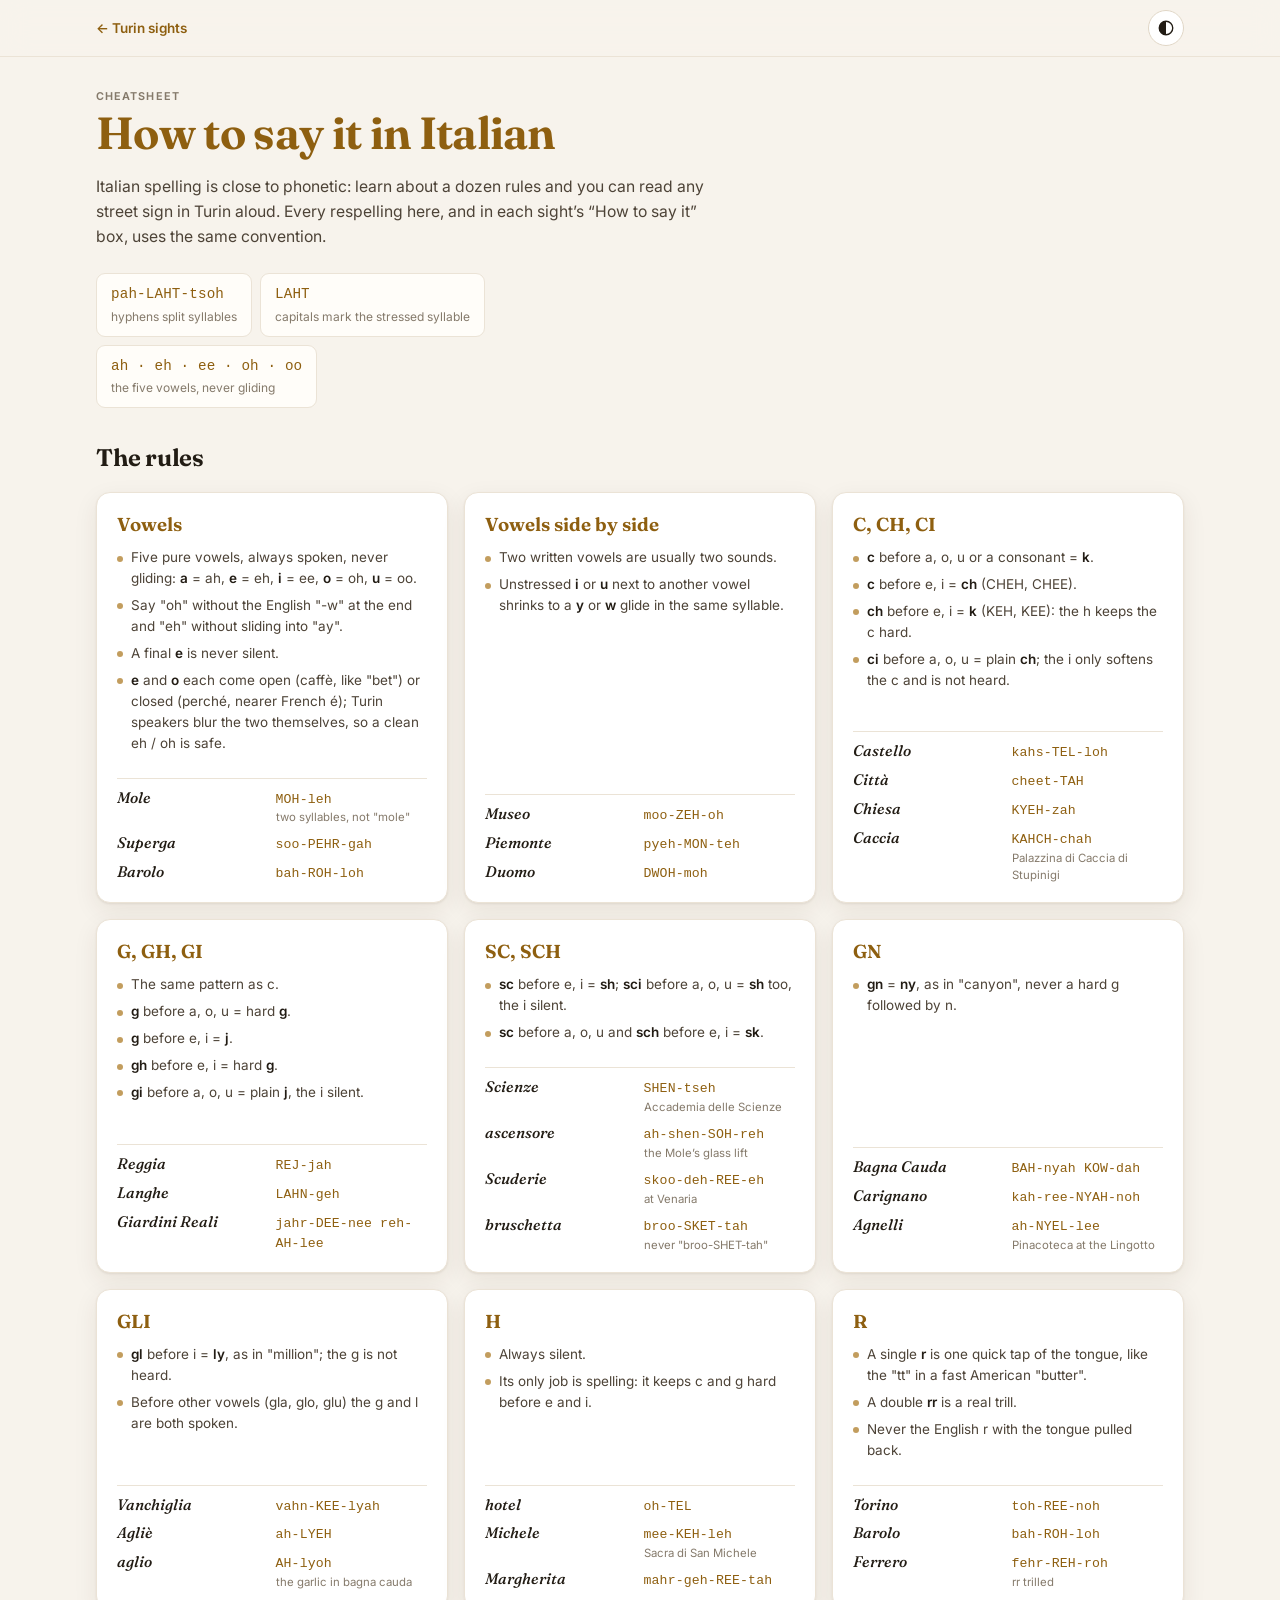
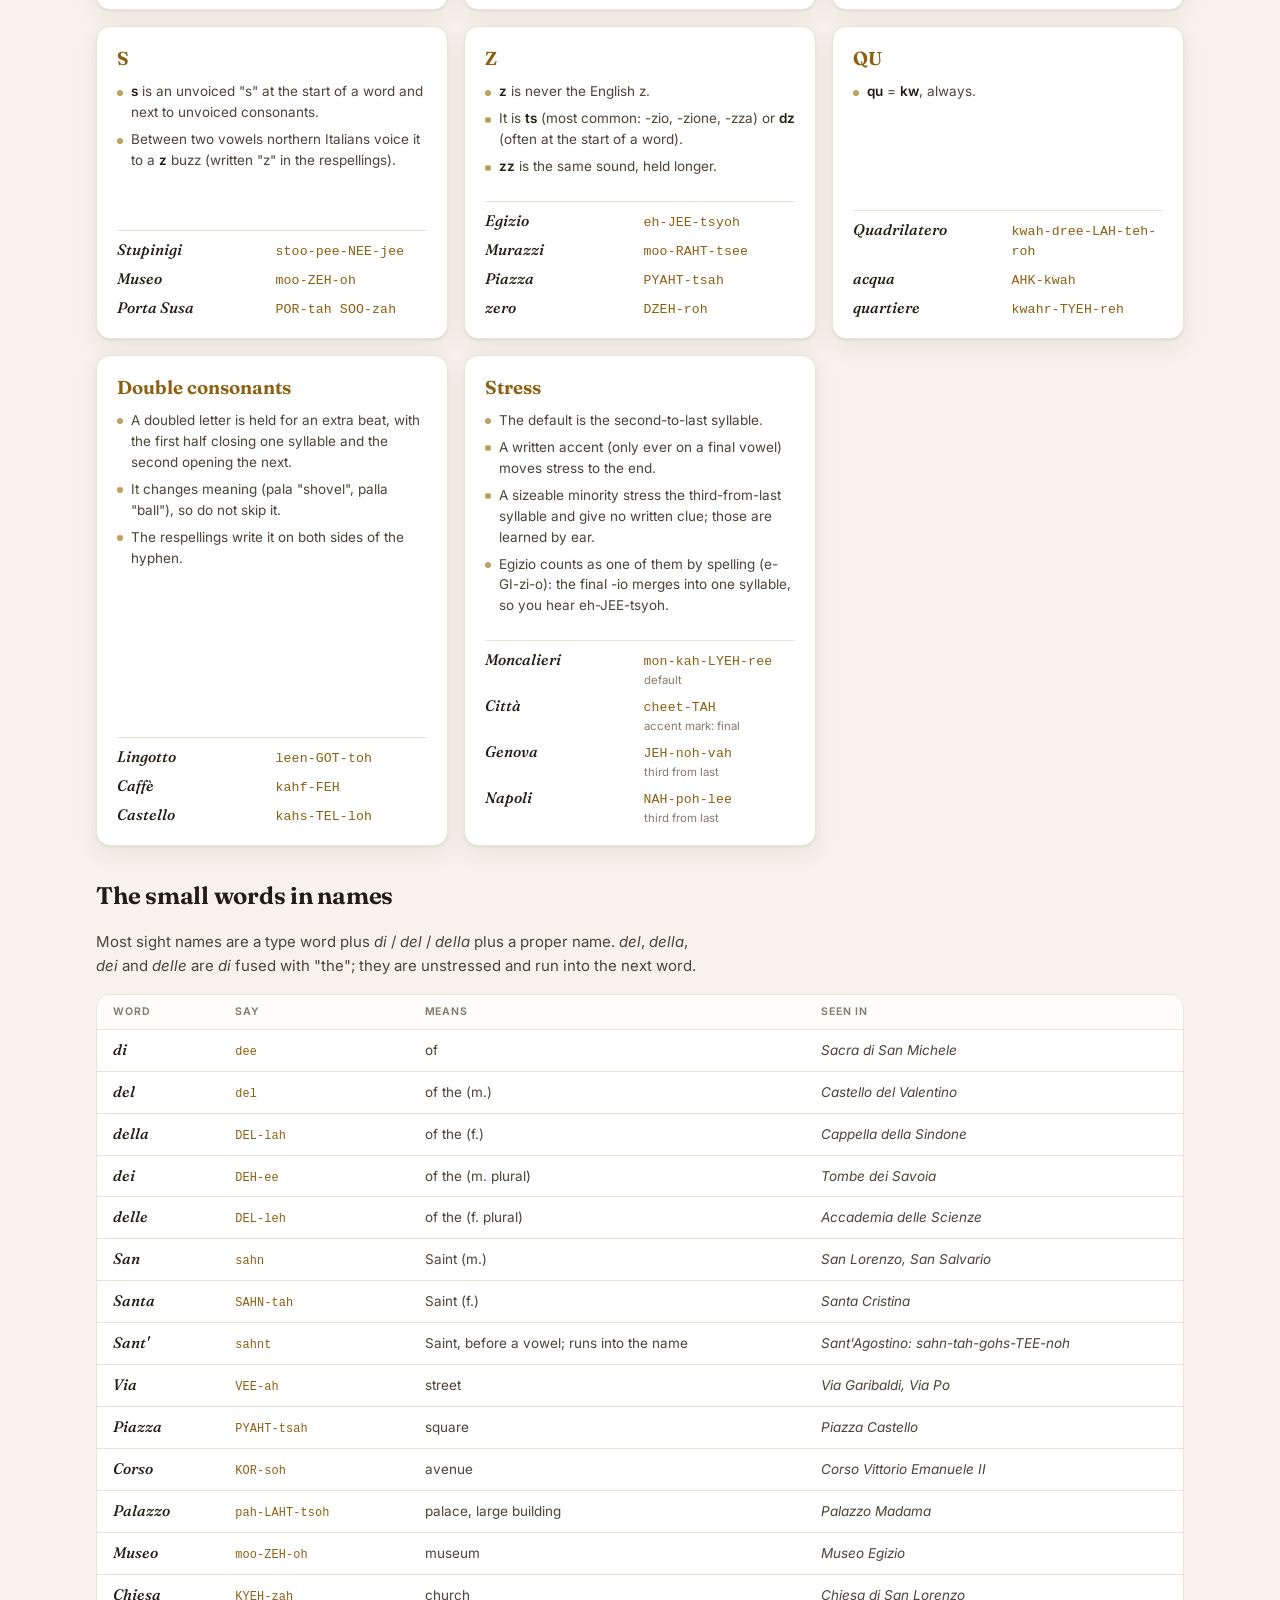
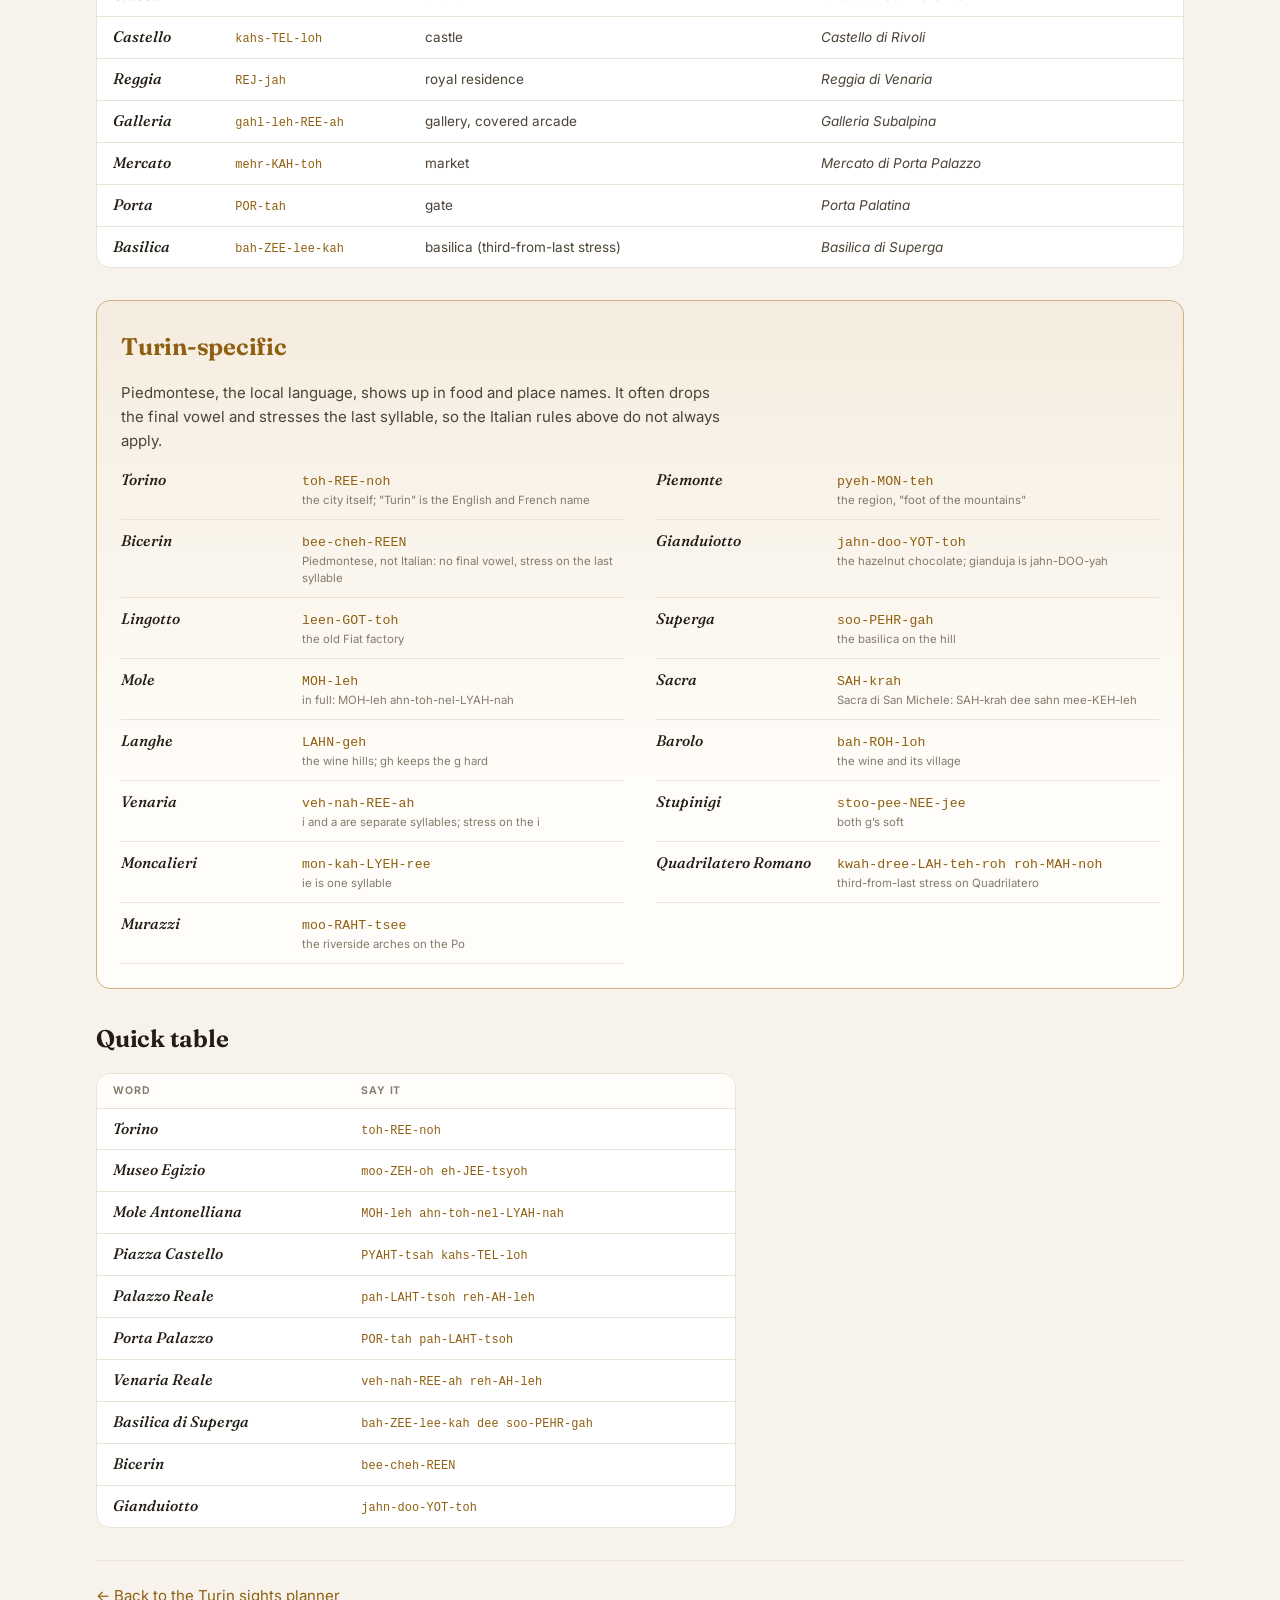
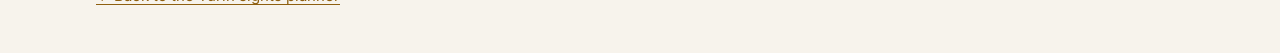
==== pronunciation/index.html @ 010e156d "build 2026-10-17T20:25Z from a684834" ====
<!DOCTYPE html><html lang="en" data-astro-cid-ldqnoiyq> <head><meta charset="UTF-8"><meta name="viewport" content="width=device-width, initial-scale=1.0"><meta name="color-scheme" content="dark light"><meta name="description" content="Italian pronunciation rules for English speakers, with examples from Turin place names."><link rel="icon" href="data:image/svg+xml,%3Csvg xmlns='http://www.w3.org/2000/svg' viewBox='0 0 32 32'%3E%3Ccircle cx='16' cy='13' r='8' fill='%23d9a441'/%3E%3Cpath d='M16 31 9 18h14z' fill='%23d9a441'/%3E%3Ccircle cx='16' cy='13' r='3.2' fill='%23161310'/%3E%3C/svg%3E"><link rel="preconnect" href="https://fonts.googleapis.com"><link rel="preconnect" href="https://fonts.gstatic.com" crossorigin><link rel="stylesheet" href="https://fonts.googleapis.com/css2?family=Fraunces:ital,opsz,wght@0,9..144,500;0,9..144,650;1,9..144,500&family=Inter:wght@400;500;600&display=swap"><title>Italian Pronunciation · Turin</title><script>
      // Same stored/system theme as the planner, applied before first paint.
      (function () {
        var t = null;
        try { t = JSON.parse(localStorage.getItem('sights-viewer:v1:theme')); } catch (e) {}
        if (t !== 'light' && t !== 'dark') {
          t = window.matchMedia && matchMedia('(prefers-color-scheme: light)').matches ? 'light' : 'dark';
        }
        document.documentElement.setAttribute('data-theme', t);
      })();
    </script><link rel="stylesheet" href="../_astro/index.DxscFyGR.css">
<link rel="stylesheet" href="../_astro/pronunciation.5KHthMVe.css"></head> <body data-astro-cid-ldqnoiyq> <header class="pr-top" data-astro-cid-ldqnoiyq> <a class="pr-back" href="../index.html" data-astro-cid-ldqnoiyq>← Turin sights</a> <button type="button" class="icon-btn pr-theme" id="theme-toggle" aria-label="Toggle light or dark theme" title="Toggle theme" data-astro-cid-ldqnoiyq> <svg width="18" height="18" viewBox="0 0 24 24" fill="none" stroke="currentColor" stroke-width="1.8" stroke-linecap="round" stroke-linejoin="round" aria-hidden="true" data-astro-cid-ldqnoiyq> <path d="M12 3a9 9 0 1 0 0 18z" fill="currentColor" stroke="none" data-astro-cid-ldqnoiyq></path> <circle cx="12" cy="12" r="9" data-astro-cid-ldqnoiyq></circle> </svg> </button> </header> <main class="pr" data-astro-cid-ldqnoiyq> <section class="pr-hero" data-astro-cid-ldqnoiyq> <p class="pr-kicker" data-astro-cid-ldqnoiyq>Cheatsheet</p> <h1 data-astro-cid-ldqnoiyq>How to say it in Italian</h1> <p class="pr-lede" data-astro-cid-ldqnoiyq>
Italian spelling is close to phonetic: learn about a dozen rules and you can read any street sign in Turin aloud. Every respelling here, and in each sight’s “How to say it” box, uses the same convention.
</p> <div class="pr-key" aria-label="How to read the respellings" data-astro-cid-ldqnoiyq> <div data-astro-cid-ldqnoiyq><span class="say" data-astro-cid-ldqnoiyq>pah-LAHT-tsoh</span><span data-astro-cid-ldqnoiyq>hyphens split syllables</span></div> <div data-astro-cid-ldqnoiyq><span class="say" data-astro-cid-ldqnoiyq>LAHT</span><span data-astro-cid-ldqnoiyq>capitals mark the stressed syllable</span></div> <div data-astro-cid-ldqnoiyq><span class="say" data-astro-cid-ldqnoiyq>ah · eh · ee · oh · oo</span><span data-astro-cid-ldqnoiyq>the five vowels, never gliding</span></div> </div> </section> <section aria-labelledby="rules-h" data-astro-cid-ldqnoiyq> <h2 id="rules-h" class="pr-h2" data-astro-cid-ldqnoiyq>The rules</h2> <div class="pr-grid" data-astro-cid-ldqnoiyq> <article class="pr-card" data-astro-cid-ldqnoiyq> <h3 data-astro-cid-ldqnoiyq>Vowels</h3> <ul class="pr-lines" data-astro-cid-ldqnoiyq> <li data-astro-cid-ldqnoiyq>Five pure vowels, always spoken, never gliding: <b>a</b> = ah, <b>e</b> = eh, <b>i</b> = ee, <b>o</b> = oh, <b>u</b> = oo.</li><li data-astro-cid-ldqnoiyq>Say "oh" without the English "-w" at the end and "eh" without sliding into "ay".</li><li data-astro-cid-ldqnoiyq>A final <b>e</b> is never silent.</li><li data-astro-cid-ldqnoiyq><b>e</b> and <b>o</b> each come open (caffè, like "bet") or closed (perché, nearer French é); Turin speakers blur the two themselves, so a clean eh / oh is safe.</li> </ul> <dl class="pr-ex" data-astro-cid-ldqnoiyq> <div class="pr-ex__row" data-astro-cid-ldqnoiyq> <dt lang="it" data-astro-cid-ldqnoiyq>Mole</dt> <dd data-astro-cid-ldqnoiyq> <span class="say" data-astro-cid-ldqnoiyq>MOH-leh</span> <span class="pr-note" data-astro-cid-ldqnoiyq>two syllables, not &quot;mole&quot;</span> </dd> </div><div class="pr-ex__row" data-astro-cid-ldqnoiyq> <dt lang="it" data-astro-cid-ldqnoiyq>Superga</dt> <dd data-astro-cid-ldqnoiyq> <span class="say" data-astro-cid-ldqnoiyq>soo-PEHR-gah</span>  </dd> </div><div class="pr-ex__row" data-astro-cid-ldqnoiyq> <dt lang="it" data-astro-cid-ldqnoiyq>Barolo</dt> <dd data-astro-cid-ldqnoiyq> <span class="say" data-astro-cid-ldqnoiyq>bah-ROH-loh</span>  </dd> </div> </dl> </article><article class="pr-card" data-astro-cid-ldqnoiyq> <h3 data-astro-cid-ldqnoiyq>Vowels side by side</h3> <ul class="pr-lines" data-astro-cid-ldqnoiyq> <li data-astro-cid-ldqnoiyq>Two written vowels are usually two sounds.</li><li data-astro-cid-ldqnoiyq>Unstressed <b>i</b> or <b>u</b> next to another vowel shrinks to a <b>y</b> or <b>w</b> glide in the same syllable.</li> </ul> <dl class="pr-ex" data-astro-cid-ldqnoiyq> <div class="pr-ex__row" data-astro-cid-ldqnoiyq> <dt lang="it" data-astro-cid-ldqnoiyq>Museo</dt> <dd data-astro-cid-ldqnoiyq> <span class="say" data-astro-cid-ldqnoiyq>moo-ZEH-oh</span>  </dd> </div><div class="pr-ex__row" data-astro-cid-ldqnoiyq> <dt lang="it" data-astro-cid-ldqnoiyq>Piemonte</dt> <dd data-astro-cid-ldqnoiyq> <span class="say" data-astro-cid-ldqnoiyq>pyeh-MON-teh</span>  </dd> </div><div class="pr-ex__row" data-astro-cid-ldqnoiyq> <dt lang="it" data-astro-cid-ldqnoiyq>Duomo</dt> <dd data-astro-cid-ldqnoiyq> <span class="say" data-astro-cid-ldqnoiyq>DWOH-moh</span>  </dd> </div> </dl> </article><article class="pr-card" data-astro-cid-ldqnoiyq> <h3 data-astro-cid-ldqnoiyq>C, CH, CI</h3> <ul class="pr-lines" data-astro-cid-ldqnoiyq> <li data-astro-cid-ldqnoiyq><b>c</b> before a, o, u or a consonant = <b>k</b>.</li><li data-astro-cid-ldqnoiyq><b>c</b> before e, i = <b>ch</b> (CHEH, CHEE).</li><li data-astro-cid-ldqnoiyq><b>ch</b> before e, i = <b>k</b> (KEH, KEE): the h keeps the c hard.</li><li data-astro-cid-ldqnoiyq><b>ci</b> before a, o, u = plain <b>ch</b>; the i only softens the c and is not heard.</li> </ul> <dl class="pr-ex" data-astro-cid-ldqnoiyq> <div class="pr-ex__row" data-astro-cid-ldqnoiyq> <dt lang="it" data-astro-cid-ldqnoiyq>Castello</dt> <dd data-astro-cid-ldqnoiyq> <span class="say" data-astro-cid-ldqnoiyq>kahs-TEL-loh</span>  </dd> </div><div class="pr-ex__row" data-astro-cid-ldqnoiyq> <dt lang="it" data-astro-cid-ldqnoiyq>Città</dt> <dd data-astro-cid-ldqnoiyq> <span class="say" data-astro-cid-ldqnoiyq>cheet-TAH</span>  </dd> </div><div class="pr-ex__row" data-astro-cid-ldqnoiyq> <dt lang="it" data-astro-cid-ldqnoiyq>Chiesa</dt> <dd data-astro-cid-ldqnoiyq> <span class="say" data-astro-cid-ldqnoiyq>KYEH-zah</span>  </dd> </div><div class="pr-ex__row" data-astro-cid-ldqnoiyq> <dt lang="it" data-astro-cid-ldqnoiyq>Caccia</dt> <dd data-astro-cid-ldqnoiyq> <span class="say" data-astro-cid-ldqnoiyq>KAHCH-chah</span> <span class="pr-note" data-astro-cid-ldqnoiyq>Palazzina di Caccia di Stupinigi</span> </dd> </div> </dl> </article><article class="pr-card" data-astro-cid-ldqnoiyq> <h3 data-astro-cid-ldqnoiyq>G, GH, GI</h3> <ul class="pr-lines" data-astro-cid-ldqnoiyq> <li data-astro-cid-ldqnoiyq>The same pattern as c.</li><li data-astro-cid-ldqnoiyq><b>g</b> before a, o, u = hard <b>g</b>.</li><li data-astro-cid-ldqnoiyq><b>g</b> before e, i = <b>j</b>.</li><li data-astro-cid-ldqnoiyq><b>gh</b> before e, i = hard <b>g</b>.</li><li data-astro-cid-ldqnoiyq><b>gi</b> before a, o, u = plain <b>j</b>, the i silent.</li> </ul> <dl class="pr-ex" data-astro-cid-ldqnoiyq> <div class="pr-ex__row" data-astro-cid-ldqnoiyq> <dt lang="it" data-astro-cid-ldqnoiyq>Reggia</dt> <dd data-astro-cid-ldqnoiyq> <span class="say" data-astro-cid-ldqnoiyq>REJ-jah</span>  </dd> </div><div class="pr-ex__row" data-astro-cid-ldqnoiyq> <dt lang="it" data-astro-cid-ldqnoiyq>Langhe</dt> <dd data-astro-cid-ldqnoiyq> <span class="say" data-astro-cid-ldqnoiyq>LAHN-geh</span>  </dd> </div><div class="pr-ex__row" data-astro-cid-ldqnoiyq> <dt lang="it" data-astro-cid-ldqnoiyq>Giardini Reali</dt> <dd data-astro-cid-ldqnoiyq> <span class="say" data-astro-cid-ldqnoiyq>jahr-DEE-nee reh-AH-lee</span>  </dd> </div> </dl> </article><article class="pr-card" data-astro-cid-ldqnoiyq> <h3 data-astro-cid-ldqnoiyq>SC, SCH</h3> <ul class="pr-lines" data-astro-cid-ldqnoiyq> <li data-astro-cid-ldqnoiyq><b>sc</b> before e, i = <b>sh</b>; <b>sci</b> before a, o, u = <b>sh</b> too, the i silent.</li><li data-astro-cid-ldqnoiyq><b>sc</b> before a, o, u and <b>sch</b> before e, i = <b>sk</b>.</li> </ul> <dl class="pr-ex" data-astro-cid-ldqnoiyq> <div class="pr-ex__row" data-astro-cid-ldqnoiyq> <dt lang="it" data-astro-cid-ldqnoiyq>Scienze</dt> <dd data-astro-cid-ldqnoiyq> <span class="say" data-astro-cid-ldqnoiyq>SHEN-tseh</span> <span class="pr-note" data-astro-cid-ldqnoiyq>Accademia delle Scienze</span> </dd> </div><div class="pr-ex__row" data-astro-cid-ldqnoiyq> <dt lang="it" data-astro-cid-ldqnoiyq>ascensore</dt> <dd data-astro-cid-ldqnoiyq> <span class="say" data-astro-cid-ldqnoiyq>ah-shen-SOH-reh</span> <span class="pr-note" data-astro-cid-ldqnoiyq>the Mole’s glass lift</span> </dd> </div><div class="pr-ex__row" data-astro-cid-ldqnoiyq> <dt lang="it" data-astro-cid-ldqnoiyq>Scuderie</dt> <dd data-astro-cid-ldqnoiyq> <span class="say" data-astro-cid-ldqnoiyq>skoo-deh-REE-eh</span> <span class="pr-note" data-astro-cid-ldqnoiyq>at Venaria</span> </dd> </div><div class="pr-ex__row" data-astro-cid-ldqnoiyq> <dt lang="it" data-astro-cid-ldqnoiyq>bruschetta</dt> <dd data-astro-cid-ldqnoiyq> <span class="say" data-astro-cid-ldqnoiyq>broo-SKET-tah</span> <span class="pr-note" data-astro-cid-ldqnoiyq>never &quot;broo-SHET-tah&quot;</span> </dd> </div> </dl> </article><article class="pr-card" data-astro-cid-ldqnoiyq> <h3 data-astro-cid-ldqnoiyq>GN</h3> <ul class="pr-lines" data-astro-cid-ldqnoiyq> <li data-astro-cid-ldqnoiyq><b>gn</b> = <b>ny</b>, as in "canyon", never a hard g followed by n.</li> </ul> <dl class="pr-ex" data-astro-cid-ldqnoiyq> <div class="pr-ex__row" data-astro-cid-ldqnoiyq> <dt lang="it" data-astro-cid-ldqnoiyq>Bagna Cauda</dt> <dd data-astro-cid-ldqnoiyq> <span class="say" data-astro-cid-ldqnoiyq>BAH-nyah KOW-dah</span>  </dd> </div><div class="pr-ex__row" data-astro-cid-ldqnoiyq> <dt lang="it" data-astro-cid-ldqnoiyq>Carignano</dt> <dd data-astro-cid-ldqnoiyq> <span class="say" data-astro-cid-ldqnoiyq>kah-ree-NYAH-noh</span>  </dd> </div><div class="pr-ex__row" data-astro-cid-ldqnoiyq> <dt lang="it" data-astro-cid-ldqnoiyq>Agnelli</dt> <dd data-astro-cid-ldqnoiyq> <span class="say" data-astro-cid-ldqnoiyq>ah-NYEL-lee</span> <span class="pr-note" data-astro-cid-ldqnoiyq>Pinacoteca at the Lingotto</span> </dd> </div> </dl> </article><article class="pr-card" data-astro-cid-ldqnoiyq> <h3 data-astro-cid-ldqnoiyq>GLI</h3> <ul class="pr-lines" data-astro-cid-ldqnoiyq> <li data-astro-cid-ldqnoiyq><b>gl</b> before i = <b>ly</b>, as in "million"; the g is not heard.</li><li data-astro-cid-ldqnoiyq>Before other vowels (gla, glo, glu) the g and l are both spoken.</li> </ul> <dl class="pr-ex" data-astro-cid-ldqnoiyq> <div class="pr-ex__row" data-astro-cid-ldqnoiyq> <dt lang="it" data-astro-cid-ldqnoiyq>Vanchiglia</dt> <dd data-astro-cid-ldqnoiyq> <span class="say" data-astro-cid-ldqnoiyq>vahn-KEE-lyah</span>  </dd> </div><div class="pr-ex__row" data-astro-cid-ldqnoiyq> <dt lang="it" data-astro-cid-ldqnoiyq>Agliè</dt> <dd data-astro-cid-ldqnoiyq> <span class="say" data-astro-cid-ldqnoiyq>ah-LYEH</span>  </dd> </div><div class="pr-ex__row" data-astro-cid-ldqnoiyq> <dt lang="it" data-astro-cid-ldqnoiyq>aglio</dt> <dd data-astro-cid-ldqnoiyq> <span class="say" data-astro-cid-ldqnoiyq>AH-lyoh</span> <span class="pr-note" data-astro-cid-ldqnoiyq>the garlic in bagna cauda</span> </dd> </div> </dl> </article><article class="pr-card" data-astro-cid-ldqnoiyq> <h3 data-astro-cid-ldqnoiyq>H</h3> <ul class="pr-lines" data-astro-cid-ldqnoiyq> <li data-astro-cid-ldqnoiyq>Always silent.</li><li data-astro-cid-ldqnoiyq>Its only job is spelling: it keeps c and g hard before e and i.</li> </ul> <dl class="pr-ex" data-astro-cid-ldqnoiyq> <div class="pr-ex__row" data-astro-cid-ldqnoiyq> <dt lang="it" data-astro-cid-ldqnoiyq>hotel</dt> <dd data-astro-cid-ldqnoiyq> <span class="say" data-astro-cid-ldqnoiyq>oh-TEL</span>  </dd> </div><div class="pr-ex__row" data-astro-cid-ldqnoiyq> <dt lang="it" data-astro-cid-ldqnoiyq>Michele</dt> <dd data-astro-cid-ldqnoiyq> <span class="say" data-astro-cid-ldqnoiyq>mee-KEH-leh</span> <span class="pr-note" data-astro-cid-ldqnoiyq>Sacra di San Michele</span> </dd> </div><div class="pr-ex__row" data-astro-cid-ldqnoiyq> <dt lang="it" data-astro-cid-ldqnoiyq>Margherita</dt> <dd data-astro-cid-ldqnoiyq> <span class="say" data-astro-cid-ldqnoiyq>mahr-geh-REE-tah</span>  </dd> </div> </dl> </article><article class="pr-card" data-astro-cid-ldqnoiyq> <h3 data-astro-cid-ldqnoiyq>R</h3> <ul class="pr-lines" data-astro-cid-ldqnoiyq> <li data-astro-cid-ldqnoiyq>A single <b>r</b> is one quick tap of the tongue, like the "tt" in a fast American "butter".</li><li data-astro-cid-ldqnoiyq>A double <b>rr</b> is a real trill.</li><li data-astro-cid-ldqnoiyq>Never the English r with the tongue pulled back.</li> </ul> <dl class="pr-ex" data-astro-cid-ldqnoiyq> <div class="pr-ex__row" data-astro-cid-ldqnoiyq> <dt lang="it" data-astro-cid-ldqnoiyq>Torino</dt> <dd data-astro-cid-ldqnoiyq> <span class="say" data-astro-cid-ldqnoiyq>toh-REE-noh</span>  </dd> </div><div class="pr-ex__row" data-astro-cid-ldqnoiyq> <dt lang="it" data-astro-cid-ldqnoiyq>Barolo</dt> <dd data-astro-cid-ldqnoiyq> <span class="say" data-astro-cid-ldqnoiyq>bah-ROH-loh</span>  </dd> </div><div class="pr-ex__row" data-astro-cid-ldqnoiyq> <dt lang="it" data-astro-cid-ldqnoiyq>Ferrero</dt> <dd data-astro-cid-ldqnoiyq> <span class="say" data-astro-cid-ldqnoiyq>fehr-REH-roh</span> <span class="pr-note" data-astro-cid-ldqnoiyq>rr trilled</span> </dd> </div> </dl> </article><article class="pr-card" data-astro-cid-ldqnoiyq> <h3 data-astro-cid-ldqnoiyq>S</h3> <ul class="pr-lines" data-astro-cid-ldqnoiyq> <li data-astro-cid-ldqnoiyq><b>s</b> is an unvoiced "s" at the start of a word and next to unvoiced consonants.</li><li data-astro-cid-ldqnoiyq>Between two vowels northern Italians voice it to a <b>z</b> buzz (written "z" in the respellings).</li> </ul> <dl class="pr-ex" data-astro-cid-ldqnoiyq> <div class="pr-ex__row" data-astro-cid-ldqnoiyq> <dt lang="it" data-astro-cid-ldqnoiyq>Stupinigi</dt> <dd data-astro-cid-ldqnoiyq> <span class="say" data-astro-cid-ldqnoiyq>stoo-pee-NEE-jee</span>  </dd> </div><div class="pr-ex__row" data-astro-cid-ldqnoiyq> <dt lang="it" data-astro-cid-ldqnoiyq>Museo</dt> <dd data-astro-cid-ldqnoiyq> <span class="say" data-astro-cid-ldqnoiyq>moo-ZEH-oh</span>  </dd> </div><div class="pr-ex__row" data-astro-cid-ldqnoiyq> <dt lang="it" data-astro-cid-ldqnoiyq>Porta Susa</dt> <dd data-astro-cid-ldqnoiyq> <span class="say" data-astro-cid-ldqnoiyq>POR-tah SOO-zah</span>  </dd> </div> </dl> </article><article class="pr-card" data-astro-cid-ldqnoiyq> <h3 data-astro-cid-ldqnoiyq>Z</h3> <ul class="pr-lines" data-astro-cid-ldqnoiyq> <li data-astro-cid-ldqnoiyq><b>z</b> is never the English z.</li><li data-astro-cid-ldqnoiyq>It is <b>ts</b> (most common: -zio, -zione, -zza) or <b>dz</b> (often at the start of a word).</li><li data-astro-cid-ldqnoiyq><b>zz</b> is the same sound, held longer.</li> </ul> <dl class="pr-ex" data-astro-cid-ldqnoiyq> <div class="pr-ex__row" data-astro-cid-ldqnoiyq> <dt lang="it" data-astro-cid-ldqnoiyq>Egizio</dt> <dd data-astro-cid-ldqnoiyq> <span class="say" data-astro-cid-ldqnoiyq>eh-JEE-tsyoh</span>  </dd> </div><div class="pr-ex__row" data-astro-cid-ldqnoiyq> <dt lang="it" data-astro-cid-ldqnoiyq>Murazzi</dt> <dd data-astro-cid-ldqnoiyq> <span class="say" data-astro-cid-ldqnoiyq>moo-RAHT-tsee</span>  </dd> </div><div class="pr-ex__row" data-astro-cid-ldqnoiyq> <dt lang="it" data-astro-cid-ldqnoiyq>Piazza</dt> <dd data-astro-cid-ldqnoiyq> <span class="say" data-astro-cid-ldqnoiyq>PYAHT-tsah</span>  </dd> </div><div class="pr-ex__row" data-astro-cid-ldqnoiyq> <dt lang="it" data-astro-cid-ldqnoiyq>zero</dt> <dd data-astro-cid-ldqnoiyq> <span class="say" data-astro-cid-ldqnoiyq>DZEH-roh</span>  </dd> </div> </dl> </article><article class="pr-card" data-astro-cid-ldqnoiyq> <h3 data-astro-cid-ldqnoiyq>QU</h3> <ul class="pr-lines" data-astro-cid-ldqnoiyq> <li data-astro-cid-ldqnoiyq><b>qu</b> = <b>kw</b>, always.</li> </ul> <dl class="pr-ex" data-astro-cid-ldqnoiyq> <div class="pr-ex__row" data-astro-cid-ldqnoiyq> <dt lang="it" data-astro-cid-ldqnoiyq>Quadrilatero</dt> <dd data-astro-cid-ldqnoiyq> <span class="say" data-astro-cid-ldqnoiyq>kwah-dree-LAH-teh-roh</span>  </dd> </div><div class="pr-ex__row" data-astro-cid-ldqnoiyq> <dt lang="it" data-astro-cid-ldqnoiyq>acqua</dt> <dd data-astro-cid-ldqnoiyq> <span class="say" data-astro-cid-ldqnoiyq>AHK-kwah</span>  </dd> </div><div class="pr-ex__row" data-astro-cid-ldqnoiyq> <dt lang="it" data-astro-cid-ldqnoiyq>quartiere</dt> <dd data-astro-cid-ldqnoiyq> <span class="say" data-astro-cid-ldqnoiyq>kwahr-TYEH-reh</span>  </dd> </div> </dl> </article><article class="pr-card" data-astro-cid-ldqnoiyq> <h3 data-astro-cid-ldqnoiyq>Double consonants</h3> <ul class="pr-lines" data-astro-cid-ldqnoiyq> <li data-astro-cid-ldqnoiyq>A doubled letter is held for an extra beat, with the first half closing one syllable and the second opening the next.</li><li data-astro-cid-ldqnoiyq>It changes meaning (pala "shovel", palla "ball"), so do not skip it.</li><li data-astro-cid-ldqnoiyq>The respellings write it on both sides of the hyphen.</li> </ul> <dl class="pr-ex" data-astro-cid-ldqnoiyq> <div class="pr-ex__row" data-astro-cid-ldqnoiyq> <dt lang="it" data-astro-cid-ldqnoiyq>Lingotto</dt> <dd data-astro-cid-ldqnoiyq> <span class="say" data-astro-cid-ldqnoiyq>leen-GOT-toh</span>  </dd> </div><div class="pr-ex__row" data-astro-cid-ldqnoiyq> <dt lang="it" data-astro-cid-ldqnoiyq>Caffè</dt> <dd data-astro-cid-ldqnoiyq> <span class="say" data-astro-cid-ldqnoiyq>kahf-FEH</span>  </dd> </div><div class="pr-ex__row" data-astro-cid-ldqnoiyq> <dt lang="it" data-astro-cid-ldqnoiyq>Castello</dt> <dd data-astro-cid-ldqnoiyq> <span class="say" data-astro-cid-ldqnoiyq>kahs-TEL-loh</span>  </dd> </div> </dl> </article><article class="pr-card" data-astro-cid-ldqnoiyq> <h3 data-astro-cid-ldqnoiyq>Stress</h3> <ul class="pr-lines" data-astro-cid-ldqnoiyq> <li data-astro-cid-ldqnoiyq>The default is the second-to-last syllable.</li><li data-astro-cid-ldqnoiyq>A written accent (only ever on a final vowel) moves stress to the end.</li><li data-astro-cid-ldqnoiyq>A sizeable minority stress the third-from-last syllable and give no written clue; those are learned by ear.</li><li data-astro-cid-ldqnoiyq>Egizio counts as one of them by spelling (e-GI-zi-o): the final -io merges into one syllable, so you hear eh-JEE-tsyoh.</li> </ul> <dl class="pr-ex" data-astro-cid-ldqnoiyq> <div class="pr-ex__row" data-astro-cid-ldqnoiyq> <dt lang="it" data-astro-cid-ldqnoiyq>Moncalieri</dt> <dd data-astro-cid-ldqnoiyq> <span class="say" data-astro-cid-ldqnoiyq>mon-kah-LYEH-ree</span> <span class="pr-note" data-astro-cid-ldqnoiyq>default</span> </dd> </div><div class="pr-ex__row" data-astro-cid-ldqnoiyq> <dt lang="it" data-astro-cid-ldqnoiyq>Città</dt> <dd data-astro-cid-ldqnoiyq> <span class="say" data-astro-cid-ldqnoiyq>cheet-TAH</span> <span class="pr-note" data-astro-cid-ldqnoiyq>accent mark: final</span> </dd> </div><div class="pr-ex__row" data-astro-cid-ldqnoiyq> <dt lang="it" data-astro-cid-ldqnoiyq>Genova</dt> <dd data-astro-cid-ldqnoiyq> <span class="say" data-astro-cid-ldqnoiyq>JEH-noh-vah</span> <span class="pr-note" data-astro-cid-ldqnoiyq>third from last</span> </dd> </div><div class="pr-ex__row" data-astro-cid-ldqnoiyq> <dt lang="it" data-astro-cid-ldqnoiyq>Napoli</dt> <dd data-astro-cid-ldqnoiyq> <span class="say" data-astro-cid-ldqnoiyq>NAH-poh-lee</span> <span class="pr-note" data-astro-cid-ldqnoiyq>third from last</span> </dd> </div> </dl> </article> </div> </section> <section aria-labelledby="bits-h" data-astro-cid-ldqnoiyq> <h2 id="bits-h" class="pr-h2" data-astro-cid-ldqnoiyq>The small words in names</h2> <p class="pr-prose" data-astro-cid-ldqnoiyq>
Most sight names are a type word plus <i data-astro-cid-ldqnoiyq>di</i> / <i data-astro-cid-ldqnoiyq>del</i> / <i data-astro-cid-ldqnoiyq>della</i> plus a proper name. <i data-astro-cid-ldqnoiyq>del</i>, <i data-astro-cid-ldqnoiyq>della</i>, <i data-astro-cid-ldqnoiyq>dei</i> and <i data-astro-cid-ldqnoiyq>delle</i> are <i data-astro-cid-ldqnoiyq>di</i> fused with "the"; they are unstressed and run into the next word.
</p> <div class="pr-table-wrap" data-astro-cid-ldqnoiyq> <table class="pr-table" data-astro-cid-ldqnoiyq> <thead data-astro-cid-ldqnoiyq> <tr data-astro-cid-ldqnoiyq><th scope="col" data-astro-cid-ldqnoiyq>Word</th><th scope="col" data-astro-cid-ldqnoiyq>Say</th><th scope="col" data-astro-cid-ldqnoiyq>Means</th><th scope="col" data-astro-cid-ldqnoiyq>Seen in</th></tr> </thead> <tbody data-astro-cid-ldqnoiyq> <tr data-astro-cid-ldqnoiyq> <th scope="row" lang="it" data-astro-cid-ldqnoiyq>di</th> <td class="say" data-astro-cid-ldqnoiyq>dee</td> <td data-astro-cid-ldqnoiyq>of</td> <td lang="it" class="pr-seen" data-astro-cid-ldqnoiyq>Sacra di San Michele</td> </tr><tr data-astro-cid-ldqnoiyq> <th scope="row" lang="it" data-astro-cid-ldqnoiyq>del</th> <td class="say" data-astro-cid-ldqnoiyq>del</td> <td data-astro-cid-ldqnoiyq>of the (m.)</td> <td lang="it" class="pr-seen" data-astro-cid-ldqnoiyq>Castello del Valentino</td> </tr><tr data-astro-cid-ldqnoiyq> <th scope="row" lang="it" data-astro-cid-ldqnoiyq>della</th> <td class="say" data-astro-cid-ldqnoiyq>DEL-lah</td> <td data-astro-cid-ldqnoiyq>of the (f.)</td> <td lang="it" class="pr-seen" data-astro-cid-ldqnoiyq>Cappella della Sindone</td> </tr><tr data-astro-cid-ldqnoiyq> <th scope="row" lang="it" data-astro-cid-ldqnoiyq>dei</th> <td class="say" data-astro-cid-ldqnoiyq>DEH-ee</td> <td data-astro-cid-ldqnoiyq>of the (m. plural)</td> <td lang="it" class="pr-seen" data-astro-cid-ldqnoiyq>Tombe dei Savoia</td> </tr><tr data-astro-cid-ldqnoiyq> <th scope="row" lang="it" data-astro-cid-ldqnoiyq>delle</th> <td class="say" data-astro-cid-ldqnoiyq>DEL-leh</td> <td data-astro-cid-ldqnoiyq>of the (f. plural)</td> <td lang="it" class="pr-seen" data-astro-cid-ldqnoiyq>Accademia delle Scienze</td> </tr><tr data-astro-cid-ldqnoiyq> <th scope="row" lang="it" data-astro-cid-ldqnoiyq>San</th> <td class="say" data-astro-cid-ldqnoiyq>sahn</td> <td data-astro-cid-ldqnoiyq>Saint (m.)</td> <td lang="it" class="pr-seen" data-astro-cid-ldqnoiyq>San Lorenzo, San Salvario</td> </tr><tr data-astro-cid-ldqnoiyq> <th scope="row" lang="it" data-astro-cid-ldqnoiyq>Santa</th> <td class="say" data-astro-cid-ldqnoiyq>SAHN-tah</td> <td data-astro-cid-ldqnoiyq>Saint (f.)</td> <td lang="it" class="pr-seen" data-astro-cid-ldqnoiyq>Santa Cristina</td> </tr><tr data-astro-cid-ldqnoiyq> <th scope="row" lang="it" data-astro-cid-ldqnoiyq>Sant&#39;</th> <td class="say" data-astro-cid-ldqnoiyq>sahnt</td> <td data-astro-cid-ldqnoiyq>Saint, before a vowel; runs into the name</td> <td lang="it" class="pr-seen" data-astro-cid-ldqnoiyq>Sant&#39;Agostino: sahn-tah-gohs-TEE-noh</td> </tr><tr data-astro-cid-ldqnoiyq> <th scope="row" lang="it" data-astro-cid-ldqnoiyq>Via</th> <td class="say" data-astro-cid-ldqnoiyq>VEE-ah</td> <td data-astro-cid-ldqnoiyq>street</td> <td lang="it" class="pr-seen" data-astro-cid-ldqnoiyq>Via Garibaldi, Via Po</td> </tr><tr data-astro-cid-ldqnoiyq> <th scope="row" lang="it" data-astro-cid-ldqnoiyq>Piazza</th> <td class="say" data-astro-cid-ldqnoiyq>PYAHT-tsah</td> <td data-astro-cid-ldqnoiyq>square</td> <td lang="it" class="pr-seen" data-astro-cid-ldqnoiyq>Piazza Castello</td> </tr><tr data-astro-cid-ldqnoiyq> <th scope="row" lang="it" data-astro-cid-ldqnoiyq>Corso</th> <td class="say" data-astro-cid-ldqnoiyq>KOR-soh</td> <td data-astro-cid-ldqnoiyq>avenue</td> <td lang="it" class="pr-seen" data-astro-cid-ldqnoiyq>Corso Vittorio Emanuele II</td> </tr><tr data-astro-cid-ldqnoiyq> <th scope="row" lang="it" data-astro-cid-ldqnoiyq>Palazzo</th> <td class="say" data-astro-cid-ldqnoiyq>pah-LAHT-tsoh</td> <td data-astro-cid-ldqnoiyq>palace, large building</td> <td lang="it" class="pr-seen" data-astro-cid-ldqnoiyq>Palazzo Madama</td> </tr><tr data-astro-cid-ldqnoiyq> <th scope="row" lang="it" data-astro-cid-ldqnoiyq>Museo</th> <td class="say" data-astro-cid-ldqnoiyq>moo-ZEH-oh</td> <td data-astro-cid-ldqnoiyq>museum</td> <td lang="it" class="pr-seen" data-astro-cid-ldqnoiyq>Museo Egizio</td> </tr><tr data-astro-cid-ldqnoiyq> <th scope="row" lang="it" data-astro-cid-ldqnoiyq>Chiesa</th> <td class="say" data-astro-cid-ldqnoiyq>KYEH-zah</td> <td data-astro-cid-ldqnoiyq>church</td> <td lang="it" class="pr-seen" data-astro-cid-ldqnoiyq>Chiesa di San Lorenzo</td> </tr><tr data-astro-cid-ldqnoiyq> <th scope="row" lang="it" data-astro-cid-ldqnoiyq>Castello</th> <td class="say" data-astro-cid-ldqnoiyq>kahs-TEL-loh</td> <td data-astro-cid-ldqnoiyq>castle</td> <td lang="it" class="pr-seen" data-astro-cid-ldqnoiyq>Castello di Rivoli</td> </tr><tr data-astro-cid-ldqnoiyq> <th scope="row" lang="it" data-astro-cid-ldqnoiyq>Reggia</th> <td class="say" data-astro-cid-ldqnoiyq>REJ-jah</td> <td data-astro-cid-ldqnoiyq>royal residence</td> <td lang="it" class="pr-seen" data-astro-cid-ldqnoiyq>Reggia di Venaria</td> </tr><tr data-astro-cid-ldqnoiyq> <th scope="row" lang="it" data-astro-cid-ldqnoiyq>Galleria</th> <td class="say" data-astro-cid-ldqnoiyq>gahl-leh-REE-ah</td> <td data-astro-cid-ldqnoiyq>gallery, covered arcade</td> <td lang="it" class="pr-seen" data-astro-cid-ldqnoiyq>Galleria Subalpina</td> </tr><tr data-astro-cid-ldqnoiyq> <th scope="row" lang="it" data-astro-cid-ldqnoiyq>Mercato</th> <td class="say" data-astro-cid-ldqnoiyq>mehr-KAH-toh</td> <td data-astro-cid-ldqnoiyq>market</td> <td lang="it" class="pr-seen" data-astro-cid-ldqnoiyq>Mercato di Porta Palazzo</td> </tr><tr data-astro-cid-ldqnoiyq> <th scope="row" lang="it" data-astro-cid-ldqnoiyq>Porta</th> <td class="say" data-astro-cid-ldqnoiyq>POR-tah</td> <td data-astro-cid-ldqnoiyq>gate</td> <td lang="it" class="pr-seen" data-astro-cid-ldqnoiyq>Porta Palatina</td> </tr><tr data-astro-cid-ldqnoiyq> <th scope="row" lang="it" data-astro-cid-ldqnoiyq>Basilica</th> <td class="say" data-astro-cid-ldqnoiyq>bah-ZEE-lee-kah</td> <td data-astro-cid-ldqnoiyq>basilica (third-from-last stress)</td> <td lang="it" class="pr-seen" data-astro-cid-ldqnoiyq>Basilica di Superga</td> </tr> </tbody> </table> </div> </section> <section class="pr-local" aria-labelledby="local-h" data-astro-cid-ldqnoiyq> <h2 id="local-h" data-astro-cid-ldqnoiyq>Turin-specific</h2> <p class="pr-prose" data-astro-cid-ldqnoiyq>
Piedmontese, the local language, shows up in food and place names. It often drops the final vowel and stresses the last syllable, so the Italian rules above do not always apply.
</p> <dl class="pr-local__list" data-astro-cid-ldqnoiyq> <div class="pr-local__row" data-astro-cid-ldqnoiyq> <dt lang="it" data-astro-cid-ldqnoiyq>Torino</dt> <dd data-astro-cid-ldqnoiyq> <span class="say" data-astro-cid-ldqnoiyq>toh-REE-noh</span> <span class="pr-note" data-astro-cid-ldqnoiyq>the city itself; &quot;Turin&quot; is the English and French name</span> </dd> </div><div class="pr-local__row" data-astro-cid-ldqnoiyq> <dt lang="it" data-astro-cid-ldqnoiyq>Piemonte</dt> <dd data-astro-cid-ldqnoiyq> <span class="say" data-astro-cid-ldqnoiyq>pyeh-MON-teh</span> <span class="pr-note" data-astro-cid-ldqnoiyq>the region, &quot;foot of the mountains&quot;</span> </dd> </div><div class="pr-local__row" data-astro-cid-ldqnoiyq> <dt lang="it" data-astro-cid-ldqnoiyq>Bicerin</dt> <dd data-astro-cid-ldqnoiyq> <span class="say" data-astro-cid-ldqnoiyq>bee-cheh-REEN</span> <span class="pr-note" data-astro-cid-ldqnoiyq>Piedmontese, not Italian: no final vowel, stress on the last syllable</span> </dd> </div><div class="pr-local__row" data-astro-cid-ldqnoiyq> <dt lang="it" data-astro-cid-ldqnoiyq>Gianduiotto</dt> <dd data-astro-cid-ldqnoiyq> <span class="say" data-astro-cid-ldqnoiyq>jahn-doo-YOT-toh</span> <span class="pr-note" data-astro-cid-ldqnoiyq>the hazelnut chocolate; gianduja is jahn-DOO-yah</span> </dd> </div><div class="pr-local__row" data-astro-cid-ldqnoiyq> <dt lang="it" data-astro-cid-ldqnoiyq>Lingotto</dt> <dd data-astro-cid-ldqnoiyq> <span class="say" data-astro-cid-ldqnoiyq>leen-GOT-toh</span> <span class="pr-note" data-astro-cid-ldqnoiyq>the old Fiat factory</span> </dd> </div><div class="pr-local__row" data-astro-cid-ldqnoiyq> <dt lang="it" data-astro-cid-ldqnoiyq>Superga</dt> <dd data-astro-cid-ldqnoiyq> <span class="say" data-astro-cid-ldqnoiyq>soo-PEHR-gah</span> <span class="pr-note" data-astro-cid-ldqnoiyq>the basilica on the hill</span> </dd> </div><div class="pr-local__row" data-astro-cid-ldqnoiyq> <dt lang="it" data-astro-cid-ldqnoiyq>Mole</dt> <dd data-astro-cid-ldqnoiyq> <span class="say" data-astro-cid-ldqnoiyq>MOH-leh</span> <span class="pr-note" data-astro-cid-ldqnoiyq>in full: MOH-leh ahn-toh-nel-LYAH-nah</span> </dd> </div><div class="pr-local__row" data-astro-cid-ldqnoiyq> <dt lang="it" data-astro-cid-ldqnoiyq>Sacra</dt> <dd data-astro-cid-ldqnoiyq> <span class="say" data-astro-cid-ldqnoiyq>SAH-krah</span> <span class="pr-note" data-astro-cid-ldqnoiyq>Sacra di San Michele: SAH-krah dee sahn mee-KEH-leh</span> </dd> </div><div class="pr-local__row" data-astro-cid-ldqnoiyq> <dt lang="it" data-astro-cid-ldqnoiyq>Langhe</dt> <dd data-astro-cid-ldqnoiyq> <span class="say" data-astro-cid-ldqnoiyq>LAHN-geh</span> <span class="pr-note" data-astro-cid-ldqnoiyq>the wine hills; gh keeps the g hard</span> </dd> </div><div class="pr-local__row" data-astro-cid-ldqnoiyq> <dt lang="it" data-astro-cid-ldqnoiyq>Barolo</dt> <dd data-astro-cid-ldqnoiyq> <span class="say" data-astro-cid-ldqnoiyq>bah-ROH-loh</span> <span class="pr-note" data-astro-cid-ldqnoiyq>the wine and its village</span> </dd> </div><div class="pr-local__row" data-astro-cid-ldqnoiyq> <dt lang="it" data-astro-cid-ldqnoiyq>Venaria</dt> <dd data-astro-cid-ldqnoiyq> <span class="say" data-astro-cid-ldqnoiyq>veh-nah-REE-ah</span> <span class="pr-note" data-astro-cid-ldqnoiyq>i and a are separate syllables; stress on the i</span> </dd> </div><div class="pr-local__row" data-astro-cid-ldqnoiyq> <dt lang="it" data-astro-cid-ldqnoiyq>Stupinigi</dt> <dd data-astro-cid-ldqnoiyq> <span class="say" data-astro-cid-ldqnoiyq>stoo-pee-NEE-jee</span> <span class="pr-note" data-astro-cid-ldqnoiyq>both g’s soft</span> </dd> </div><div class="pr-local__row" data-astro-cid-ldqnoiyq> <dt lang="it" data-astro-cid-ldqnoiyq>Moncalieri</dt> <dd data-astro-cid-ldqnoiyq> <span class="say" data-astro-cid-ldqnoiyq>mon-kah-LYEH-ree</span> <span class="pr-note" data-astro-cid-ldqnoiyq>ie is one syllable</span> </dd> </div><div class="pr-local__row" data-astro-cid-ldqnoiyq> <dt lang="it" data-astro-cid-ldqnoiyq>Quadrilatero Romano</dt> <dd data-astro-cid-ldqnoiyq> <span class="say" data-astro-cid-ldqnoiyq>kwah-dree-LAH-teh-roh roh-MAH-noh</span> <span class="pr-note" data-astro-cid-ldqnoiyq>third-from-last stress on Quadrilatero</span> </dd> </div><div class="pr-local__row" data-astro-cid-ldqnoiyq> <dt lang="it" data-astro-cid-ldqnoiyq>Murazzi</dt> <dd data-astro-cid-ldqnoiyq> <span class="say" data-astro-cid-ldqnoiyq>moo-RAHT-tsee</span> <span class="pr-note" data-astro-cid-ldqnoiyq>the riverside arches on the Po</span> </dd> </div> </dl> </section> <section aria-labelledby="quick-h" data-astro-cid-ldqnoiyq> <h2 id="quick-h" class="pr-h2" data-astro-cid-ldqnoiyq>Quick table</h2> <div class="pr-table-wrap pr-quick" data-astro-cid-ldqnoiyq> <table class="pr-table" data-astro-cid-ldqnoiyq> <thead data-astro-cid-ldqnoiyq> <tr data-astro-cid-ldqnoiyq><th scope="col" data-astro-cid-ldqnoiyq>Word</th><th scope="col" data-astro-cid-ldqnoiyq>Say it</th></tr> </thead> <tbody data-astro-cid-ldqnoiyq> <tr data-astro-cid-ldqnoiyq> <th scope="row" lang="it" data-astro-cid-ldqnoiyq>Torino</th> <td class="say" data-astro-cid-ldqnoiyq>toh-REE-noh</td> </tr><tr data-astro-cid-ldqnoiyq> <th scope="row" lang="it" data-astro-cid-ldqnoiyq>Museo Egizio</th> <td class="say" data-astro-cid-ldqnoiyq>moo-ZEH-oh eh-JEE-tsyoh</td> </tr><tr data-astro-cid-ldqnoiyq> <th scope="row" lang="it" data-astro-cid-ldqnoiyq>Mole Antonelliana</th> <td class="say" data-astro-cid-ldqnoiyq>MOH-leh ahn-toh-nel-LYAH-nah</td> </tr><tr data-astro-cid-ldqnoiyq> <th scope="row" lang="it" data-astro-cid-ldqnoiyq>Piazza Castello</th> <td class="say" data-astro-cid-ldqnoiyq>PYAHT-tsah kahs-TEL-loh</td> </tr><tr data-astro-cid-ldqnoiyq> <th scope="row" lang="it" data-astro-cid-ldqnoiyq>Palazzo Reale</th> <td class="say" data-astro-cid-ldqnoiyq>pah-LAHT-tsoh reh-AH-leh</td> </tr><tr data-astro-cid-ldqnoiyq> <th scope="row" lang="it" data-astro-cid-ldqnoiyq>Porta Palazzo</th> <td class="say" data-astro-cid-ldqnoiyq>POR-tah pah-LAHT-tsoh</td> </tr><tr data-astro-cid-ldqnoiyq> <th scope="row" lang="it" data-astro-cid-ldqnoiyq>Venaria Reale</th> <td class="say" data-astro-cid-ldqnoiyq>veh-nah-REE-ah reh-AH-leh</td> </tr><tr data-astro-cid-ldqnoiyq> <th scope="row" lang="it" data-astro-cid-ldqnoiyq>Basilica di Superga</th> <td class="say" data-astro-cid-ldqnoiyq>bah-ZEE-lee-kah dee soo-PEHR-gah</td> </tr><tr data-astro-cid-ldqnoiyq> <th scope="row" lang="it" data-astro-cid-ldqnoiyq>Bicerin</th> <td class="say" data-astro-cid-ldqnoiyq>bee-cheh-REEN</td> </tr><tr data-astro-cid-ldqnoiyq> <th scope="row" lang="it" data-astro-cid-ldqnoiyq>Gianduiotto</th> <td class="say" data-astro-cid-ldqnoiyq>jahn-doo-YOT-toh</td> </tr> </tbody> </table> </div> </section> <footer class="pr-foot" data-astro-cid-ldqnoiyq> <a href="../index.html" data-astro-cid-ldqnoiyq>← Back to the Turin sights planner</a> </footer> </main> <script>
      document.getElementById('theme-toggle').addEventListener('click', function () {
        var next = document.documentElement.getAttribute('data-theme') === 'dark' ? 'light' : 'dark';
        document.documentElement.setAttribute('data-theme', next);
        try { localStorage.setItem('sights-viewer:v1:theme', JSON.stringify(next)); } catch (e) {}
      });
    </script> </body> </html>
---- _astro/index.DxscFyGR.css ----
:root,:root[data-theme=dark]{color-scheme:dark;--bg: #12100d;--bg-raised: #1a1713;--surface: #211d18;--surface-2: #2a251f;--border: #3a332a;--border-soft: #2c2721;--text: #f2ece2;--text-2: #c9bfb0;--muted: #8f8577;--accent: #d9a441;--accent-strong: #eebc5a;--accent-ink: #1b1408;--accent-soft: rgba(217, 164, 65, .14);--fav: #e8606a;--danger: #e0664f;--shadow: 0 1px 2px rgba(0, 0, 0, .35), 0 8px 24px rgba(0, 0, 0, .28);--img-bg: #2a251f}:root[data-theme=light]{color-scheme:light;--bg: #f7f3ec;--bg-raised: #fffdf9;--surface: #ffffff;--surface-2: #f1ebe1;--border: #e0d6c6;--border-soft: #ebe3d6;--text: #221c14;--text-2: #4d4337;--muted: #857a6b;--accent: #a8731a;--accent-strong: #8e5f10;--accent-ink: #fffaf0;--accent-soft: rgba(168, 115, 26, .12);--fav: #d23f4b;--danger: #c4452f;--shadow: 0 1px 2px rgba(60, 40, 10, .08), 0 8px 24px rgba(60, 40, 10, .08);--img-bg: #eee6d8}:root{--font-body: "Inter", ui-sans-serif, system-ui, -apple-system, "Segoe UI", sans-serif;--font-display: "Fraunces", "Iowan Old Style", Georgia, serif;--radius: 14px;--radius-sm: 9px;--gutter: 20px;--header-h: 124px;--sidebar-w: 320px;--ease: cubic-bezier(.2, .7, .2, 1);--sp-1: 4px;--sp-2: 8px;--sp-3: 16px;--sp-4: 24px;--sp-5: 32px}*,*:before,*:after{box-sizing:border-box}html,body{margin:0;background:var(--bg);color:var(--text);font-family:var(--font-body);font-size:15px;line-height:1.5;-webkit-font-smoothing:antialiased}button,input,select{font:inherit;color:inherit}a{color:var(--accent-strong);text-underline-offset:3px}:focus-visible{outline:2px solid var(--accent);outline-offset:2px;border-radius:6px}.sr-only{position:absolute;width:1px;height:1px;padding:0;margin:-1px;overflow:hidden;clip:rect(0 0 0 0);white-space:nowrap;border:0}.skip-link{position:absolute;left:12px;top:-40px;z-index:100;background:var(--accent);color:var(--accent-ink);padding:8px 12px;border-radius:8px}.skip-link:focus{top:12px}.boot,.noscript{display:grid;place-items:center;min-height:100vh;color:var(--muted);font-family:var(--font-display);font-size:1.3rem}.btn{display:inline-flex;align-items:center;gap:6px;padding:7px 12px;border-radius:999px;border:1px solid var(--border);background:var(--surface-2);cursor:pointer;font-size:.86rem;font-weight:500;transition:background .15s,border-color .15s,transform .1s}.btn:hover{border-color:var(--accent)}.btn:active{transform:translateY(1px)}.btn.primary{background:var(--accent);border-color:var(--accent);color:var(--accent-ink)}.btn.primary:hover{background:var(--accent-strong)}.btn.ghost{background:transparent}.btn.small{padding:5px 10px;font-size:.8rem}.icon-btn{display:inline-grid;place-items:center;width:36px;height:36px;border-radius:999px;border:1px solid var(--border);background:var(--surface);cursor:pointer;transition:background .15s,color .15s,border-color .15s,transform .1s}.icon-btn:hover:not(:disabled){border-color:var(--accent);color:var(--accent-strong)}.icon-btn:disabled{opacity:.3;cursor:default}.icon-btn.tiny{width:26px;height:26px;border-color:transparent;background:transparent}.icon-btn.tiny:hover:not(:disabled){background:var(--surface-2)}.icon-btn.small{width:30px;height:30px}.icon-btn.danger:hover:not(:disabled){color:var(--danger)}.icon-btn.glass{background:#12100d8c;border-color:#ffffff2e;color:#fff;backdrop-filter:blur(8px)}.icon-btn.glass:hover{color:#fff;border-color:#fff}.icon-btn.active-fav{color:var(--fav)!important;border-color:var(--fav)!important}.icon-btn.glass.active-fav{background:#ffffffeb}.icon-btn.active-trip{background:var(--accent)!important;border-color:var(--accent)!important;color:var(--accent-ink)!important}.link-btn{display:inline-flex;align-items:center;gap:4px;padding:4px 2px;border:0;background:none;color:var(--accent-strong);font-weight:600;font-size:.85rem;cursor:pointer}.link-btn:hover{text-decoration:underline;text-underline-offset:3px}.link-btn.small{font-size:.78rem;font-weight:500}.pill-btn{display:inline-flex;align-items:center;gap:6px;height:36px;padding:0 12px;border-radius:999px;border:1px solid var(--border);background:var(--surface);cursor:pointer;font-weight:600;font-size:.85rem}.pill-btn:hover{border-color:var(--accent)}.pill-btn.on.fav{border-color:var(--fav);color:var(--fav);background:color-mix(in srgb,var(--fav) 12%,transparent)}.chev{display:inline-grid;transition:transform .2s var(--ease)}.chev.open{transform:rotate(90deg)}.count-pill{display:inline-grid;place-items:center;min-width:20px;height:20px;padding:0 6px;margin-left:6px;border-radius:999px;background:var(--accent);color:var(--accent-ink);font-size:.72rem;font-weight:700}.kbd{display:inline-block;padding:0 6px;border:1px solid var(--border);border-radius:5px;font-weight:600}.topbar{position:sticky;top:0;z-index:40;padding:14px var(--gutter) 14px;background:color-mix(in srgb,var(--bg) 88%,transparent);backdrop-filter:blur(14px);border-bottom:1px solid var(--border-soft)}.topbar-row{display:flex;align-items:center;justify-content:space-between;gap:16px;margin-bottom:12px}.brand h1{margin:0;font-family:var(--font-display);font-weight:650;font-size:1.85rem;letter-spacing:-.01em;line-height:1.1;color:var(--accent-strong)}.brand-sub{margin:2px 0 0;color:var(--muted);font-size:.82rem}.top-actions{display:flex;align-items:center;gap:8px;flex-wrap:wrap;justify-content:flex-end}.segmented{display:inline-flex;padding:3px;border-radius:999px;border:1px solid var(--border);background:var(--surface)}.segmented button{display:inline-flex;align-items:center;gap:6px;height:30px;padding:0 12px;border:0;border-radius:999px;background:transparent;cursor:pointer;font-weight:600;font-size:.85rem;color:var(--text-2)}.segmented button.on{background:var(--accent);color:var(--accent-ink)}.search{display:flex;align-items:center;gap:10px;padding:0 12px 0 14px;height:44px;border-radius:12px;border:1px solid var(--border);background:var(--surface);color:var(--muted);transition:border-color .15s,box-shadow .15s}.search:focus-within{border-color:var(--accent);box-shadow:0 0 0 3px var(--accent-soft)}.search input{flex:1;min-width:0;height:100%;border:0;outline:none;background:transparent;color:var(--text);font-size:.95rem}.search input::-webkit-search-cancel-button{display:none}.layout{display:grid;grid-template-columns:var(--sidebar-w) minmax(0,1fr);align-items:start}.sidebar{position:sticky;top:var(--header-h);height:calc(100vh - var(--header-h));display:flex;flex-direction:column;border-right:1px solid var(--border-soft);background:var(--bg-raised);outline:none}.tabs{display:flex;align-items:center;gap:4px;padding:10px 12px 0;border-bottom:1px solid var(--border-soft)}.tabs [role=tab]{display:inline-flex;align-items:center;padding:10px 12px;border:0;border-bottom:2px solid transparent;background:none;cursor:pointer;font-weight:600;color:var(--muted)}.tabs [role=tab][aria-selected=true]{color:var(--text);border-bottom-color:var(--accent)}.drawer-close{margin-left:auto}.sidebar-scroll{flex:1;overflow-y:auto;padding:14px 16px 24px;scrollbar-width:thin}.sidebar-foot{padding:10px 16px;border-top:1px solid var(--border-soft);font-size:.75rem;color:var(--muted)}.panel-head{display:flex;align-items:baseline;justify-content:space-between;margin-bottom:10px}.panel-head h2{margin:0;font-family:var(--font-display);font-weight:500;font-size:1.15rem}.muted-text{color:var(--muted);font-family:var(--font-body);font-size:.82rem}.toggles{display:grid;gap:8px;padding:4px 0 14px;border-bottom:1px solid var(--border-soft)}.switch{display:flex;align-items:center;gap:10px;cursor:pointer;font-size:.88rem;color:var(--text-2)}.switch input{position:absolute;opacity:0;width:1px;height:1px}.switch-track{position:relative;flex:none;width:32px;height:18px;border-radius:999px;background:var(--surface-2);border:1px solid var(--border);transition:background .15s}.switch-track:after{content:"";position:absolute;top:2px;left:2px;width:12px;height:12px;border-radius:50%;background:var(--muted);transition:transform .18s var(--ease),background .15s}.switch input:checked+.switch-track{background:var(--accent);border-color:var(--accent)}.switch input:checked+.switch-track:after{transform:translate(14px);background:var(--accent-ink)}.switch input:focus-visible+.switch-track{outline:2px solid var(--accent);outline-offset:2px}.facet{border:0;margin:0;padding:10px 0;border-bottom:1px solid var(--border-soft)}.facet-head{display:flex;align-items:center;justify-content:space-between}.facet-toggle{display:inline-flex;align-items:center;gap:6px;padding:4px 0;border:0;background:none;cursor:pointer;font-weight:600;font-size:.78rem;letter-spacing:.06em;text-transform:uppercase;color:var(--text-2)}.facet-list{list-style:none;margin:6px 0 0;padding:0 4px 0 0;max-height:248px;overflow-y:auto;scrollbar-width:thin}.check{display:flex;align-items:center;gap:9px;padding:5px 6px;border-radius:7px;cursor:pointer;font-size:.88rem}.check:hover{background:var(--surface-2)}.check input{flex:none;width:15px;height:15px;margin:0;accent-color:var(--accent)}.check-label{flex:1;min-width:0;overflow:hidden;text-overflow:ellipsis;white-space:nowrap}.check-count{color:var(--muted);font-size:.78rem;font-variant-numeric:tabular-nums}.check.muted{opacity:.45}.dot{flex:none;display:inline-block;width:9px;height:9px;border-radius:50%;background:var(--dot);box-shadow:0 0 0 3px color-mix(in srgb,var(--dot) 22%,transparent)}.main{min-width:0;padding:16px var(--gutter) 40px}.main.view-map{padding-bottom:16px}.toolbar{display:flex;align-items:center;justify-content:space-between;gap:12px;flex-wrap:wrap;margin-bottom:16px}.summary{margin:0;color:var(--text-2);font-size:.9rem}.summary strong{color:var(--text)}.sort{display:inline-flex;align-items:center;gap:8px;font-size:.85rem;color:var(--muted)}.sort select,.day-select{height:34px;padding:0 30px 0 12px;border-radius:999px;border:1px solid var(--border);background:var(--surface) url("data:image/svg+xml,%3Csvg xmlns='http://www.w3.org/2000/svg' width='10' height='6'%3E%3Cpath d='M1 1l4 4 4-4' fill='none' stroke='%23998d7c' stroke-width='1.5'/%3E%3C/svg%3E") no-repeat right 12px center;appearance:none;cursor:pointer;color:var(--text)}.grid{display:grid;grid-template-columns:minmax(0,1fr);grid-auto-rows:1fr;gap:var(--sp-3)}@media(min-width:820px){.grid{grid-template-columns:repeat(2,minmax(0,1fr))}}@media(min-width:1280px){.grid{grid-template-columns:repeat(3,minmax(0,1fr))}}.empty{display:grid;justify-items:center;gap:12px;padding:80px 20px;color:var(--muted)}.card{display:flex;flex-direction:column;min-width:0;border-radius:var(--radius);background:var(--surface);border:1px solid var(--border-soft);overflow:hidden;box-shadow:var(--shadow);transition:border-color .2s,transform .2s var(--ease)}.card:hover{border-color:var(--border)}.card.is-hidden{opacity:.55;filter:grayscale(.7);transition:opacity .15s,filter .15s}.card.is-hidden:hover,.card.is-hidden:focus-within{opacity:.9;filter:none}.badge-hidden{background:#5a544ce6}.card.in-trip{border-color:color-mix(in srgb,var(--accent) 55%,transparent)}.card-media{position:relative;flex:none;aspect-ratio:16 / 10;background:var(--img-bg);overflow:hidden}.card-media:after{content:"";position:absolute;inset:auto 0 0;height:45%;background:linear-gradient(to top,rgba(10,8,6,.55),transparent);pointer-events:none}.card-media img,.card-media .img-fallback{width:100%;height:100%;object-fit:cover;transition:transform .5s var(--ease)}.card-media img{display:block}.card-media-btn{display:block;width:100%;height:100%;padding:0;border:0;background:none;cursor:pointer}.card-summary--clickable{cursor:pointer}.card:hover .card-media img{transform:scale(1.03)}.img-fallback{display:grid;place-items:center;background:radial-gradient(circle at 30% 20%,color-mix(in srgb,var(--tint) 35%,transparent),transparent 60%),linear-gradient(135deg,var(--surface-2),var(--img-bg))}.img-fallback span{font-family:var(--font-display);font-size:3rem;font-weight:650;color:color-mix(in srgb,var(--tint) 75%,var(--text));opacity:.75}.card-actions{position:absolute;z-index:1;top:var(--sp-2);right:var(--sp-2);display:flex;gap:var(--sp-2)}.trip-num{font-weight:700;font-size:.85rem;font-variant-numeric:tabular-nums}.card-badges{position:absolute;z-index:1;left:var(--sp-2);right:var(--sp-2);bottom:var(--sp-2);display:flex;gap:var(--sp-1);flex-wrap:wrap}.badge{padding:2px var(--sp-2);border-radius:999px;background:#12100db8;color:#f5efe5;backdrop-filter:blur(6px);font-size:.7rem;font-weight:600;letter-spacing:.03em;white-space:nowrap}.badge-unesco{background:#245ca0e6}.badge-book{background:#c45032eb}.card-body{display:flex;flex-direction:column;flex:1;min-width:0;gap:var(--sp-2);padding:var(--sp-3) var(--sp-3) var(--sp-2)}.priority{display:flex;align-items:center;gap:var(--sp-2);min-width:0;font-size:.7rem;font-weight:650;letter-spacing:.08em;text-transform:uppercase;color:var(--dot);white-space:nowrap}.priority .area{overflow:hidden;text-overflow:ellipsis;color:var(--muted)}.card-title{margin:0;font-family:var(--font-display);font-weight:650;font-size:1.2rem;line-height:1.25;letter-spacing:-.005em}.card-title-btn{display:-webkit-box;-webkit-line-clamp:2;-webkit-box-orient:vertical;overflow:hidden;padding:0;border:0;background:none;font:inherit;text-align:left;cursor:pointer;overflow-wrap:anywhere}.card-title-btn:hover{color:var(--accent-strong)}.card-meta{margin:0;font-size:.8rem;color:var(--text-2);white-space:nowrap;overflow:hidden;text-overflow:ellipsis}.tags{display:flex;flex-wrap:wrap;gap:var(--sp-1);margin:0;padding:0;list-style:none}.tags li{max-width:100%;padding:2px var(--sp-2);border-radius:6px;background:var(--accent-soft);color:var(--accent-strong);font-size:.72rem;font-weight:500;white-space:nowrap;overflow:hidden;text-overflow:ellipsis}.card-summary{display:-webkit-box;-webkit-line-clamp:4;-webkit-box-orient:vertical;overflow:hidden;margin:0;color:var(--text-2);font-size:.86rem;line-height:1.5;overflow-wrap:anywhere}.card-footer{display:flex;align-items:center;gap:var(--sp-3);margin-top:auto;padding-top:var(--sp-2);border-top:1px solid var(--border-soft)}.card-footer__spacer{flex:1}.modal-backdrop{position:fixed;inset:0;z-index:2000;display:grid;grid-template-columns:minmax(0,1fr);place-items:center;padding:var(--sp-4);background:#080604a8;backdrop-filter:blur(4px);animation:fade .18s var(--ease)}@keyframes fade{0%{opacity:0}}.modal{display:flex;flex-direction:column;width:min(880px,100%);min-width:0;max-height:calc(100dvh - 2 * var(--sp-4));border-radius:var(--radius);border:1px solid var(--border);background:var(--bg-raised);box-shadow:0 24px 64px #00000073;overflow:hidden;outline:none;animation:rise .22s var(--ease)}@keyframes rise{0%{opacity:0;transform:translateY(8px) scale(.99)}}.modal-bar{display:flex;align-items:center;gap:var(--sp-2);padding:var(--sp-2) var(--sp-3);border-bottom:1px solid var(--border-soft)}.modal-pos{min-width:56px;text-align:center;font-size:.8rem;color:var(--muted);font-variant-numeric:tabular-nums}.modal-close{margin-left:auto}.modal-scroll{flex:1;min-height:0;overflow-y:auto;overscroll-behavior:contain}.modal-hero{aspect-ratio:16 / 7;max-height:380px;width:100%;background:var(--img-bg);overflow:hidden}.modal-hero img,.modal-hero .img-fallback{display:block;width:100%;height:100%;object-fit:cover}.gallery{outline:none;background:var(--bg-raised)}.gallery:focus-visible .gallery-stage{box-shadow:inset 0 0 0 2px var(--accent)}.gallery-stage{position:relative;aspect-ratio:16 / 9;max-height:min(495px,58dvh);width:100%;background:var(--img-bg);overflow:hidden;touch-action:pan-y;user-select:none}.gallery-stage>img,.gallery-stage>.img-fallback{display:block;width:100%;height:100%;object-fit:cover}.gallery-arrow{position:absolute;top:50%;display:grid;place-items:center;width:44px;height:44px;margin-top:-22px;border-radius:999px;border:1px solid rgba(255,255,255,.22);background:#12100d80;color:#fff;backdrop-filter:blur(8px);cursor:pointer;opacity:.85;transition:opacity .15s,background .15s}.gallery-arrow:hover,.gallery-arrow:focus-visible{opacity:1;background:#12100dbf}.gallery-arrow--prev{left:var(--sp-3)}.gallery-arrow--next{right:var(--sp-3)}.gallery-count{position:absolute;right:var(--sp-3);bottom:var(--sp-3);padding:2px var(--sp-2);border-radius:999px;background:#12100d99;color:#fff;font-size:.75rem;font-weight:600;font-variant-numeric:tabular-nums}.gallery-caption{display:flex;gap:var(--sp-1);min-width:0;margin:0;padding:var(--sp-2) var(--sp-4) 0;font-size:.75rem;color:var(--muted);white-space:nowrap}.gallery-caption>*+*:before{content:"·";display:inline-block;margin-right:var(--sp-1)}.gallery-caption__text{min-width:0;overflow:hidden;text-overflow:ellipsis;color:var(--text-2)}.gallery-caption__credit,.gallery-caption__src{flex:none;max-width:40%;overflow:hidden;text-overflow:ellipsis}.gallery-caption a{color:var(--muted)}.gallery-strip{display:flex;gap:var(--sp-2);padding:var(--sp-2) var(--sp-4) 0;overflow-x:auto;scrollbar-width:thin}.gallery-thumb{flex:none;width:72px;height:48px;padding:0;border:2px solid transparent;border-radius:6px;background:var(--img-bg);overflow:hidden;cursor:pointer;opacity:.65;transition:opacity .15s,border-color .15s}.gallery-thumb:hover{opacity:1}.gallery-thumb[aria-current=true]{opacity:1;border-color:var(--accent)}.gallery-thumb img{display:block;width:100%;height:100%;object-fit:cover}.modal-body{display:grid;gap:var(--sp-4);padding:var(--sp-4);min-width:0;overflow-wrap:anywhere}.modal-head{display:grid;gap:var(--sp-2)}.modal-badges{display:flex;flex-wrap:wrap;align-items:center;gap:var(--sp-2)}.modal-badges .priority{margin-right:var(--sp-1)}.chip{padding:2px var(--sp-2);border-radius:999px;border:1px solid var(--border);background:var(--surface-2);font-size:.72rem;font-weight:600;color:var(--text-2)}.chip-unesco{border-color:#245ca0e6;background:#245ca0e6;color:#fff}.chip-book{border-color:#c45032eb;background:#c45032eb;color:#fff}.modal-title{margin:0;font-family:var(--font-display);font-weight:650;font-size:1.85rem;line-height:1.15;letter-spacing:-.01em}.modal-type{margin:0;color:var(--muted);font-size:.86rem}.say-it{margin-top:var(--sp-3);padding:var(--sp-3);border:1px solid var(--border-soft);border-radius:var(--radius-sm);background:var(--bg-raised)}.say-it__head{display:flex;align-items:baseline;justify-content:space-between;flex-wrap:wrap;gap:var(--sp-1) var(--sp-3);margin-bottom:var(--sp-2)}.say-it__head h3{display:inline-flex;align-items:center;gap:6px;margin:0;font-size:.72rem;font-weight:650;letter-spacing:.08em;text-transform:uppercase;color:var(--muted)}.say-it__rules{font-size:.82rem;text-decoration:none}.say-it__rules:hover{text-decoration:underline}.say-it__list{display:grid;grid-template-columns:minmax(0,max-content) minmax(0,1fr);gap:6px var(--sp-4);margin:0}.say-it__row{display:contents}.say-it__list dt{font-family:var(--font-display);font-style:italic;font-size:1.02rem;color:var(--text);overflow-wrap:anywhere}.say-it__list dd{margin:0;align-self:center;font-family:ui-monospace,SF Mono,Menlo,Consolas,monospace;font-size:.86rem;letter-spacing:.01em;color:var(--accent-strong);overflow-wrap:anywhere}@media(max-width:420px){.say-it__list{grid-template-columns:minmax(0,1fr);gap:0}.say-it__list dd{margin-bottom:var(--sp-2)}}.modal-actions{display:flex;flex-wrap:wrap;gap:var(--sp-2)}.modal-actions .btn{text-decoration:none;color:var(--text)}.modal-actions .btn.primary{color:var(--accent-ink)}.modal-actions .btn.on-fav{border-color:var(--fav);color:var(--fav);background:color-mix(in srgb,var(--fav) 12%,transparent)}.facts{display:grid;grid-template-columns:repeat(auto-fit,minmax(min(180px,100%),1fr));grid-auto-rows:auto;align-items:start;gap:var(--sp-2) var(--sp-3);margin:0;padding:var(--sp-3);border-radius:var(--radius-sm);background:var(--surface);border:1px solid var(--border-soft)}.facts .fact{min-width:0}.facts dd{color:var(--text);font-weight:500}.facts-long{display:grid;gap:var(--sp-3);margin:0}.facts-long .fact{padding-left:var(--sp-3);border-left:2px solid var(--accent-soft)}.fact-note{display:block;margin-top:var(--sp-1);overflow:hidden;text-overflow:ellipsis;white-space:nowrap;font-size:.76rem;font-weight:400;color:var(--muted)}.fact dt{margin-bottom:var(--sp-1);font-size:.68rem;font-weight:650;letter-spacing:.08em;text-transform:uppercase;color:var(--muted)}.fact dd{margin:0;font-size:.86rem;color:var(--text-2)}.fact dd p{margin:0 0 var(--sp-1)}.fact dd p:last-child{margin-bottom:0}.modal-section h3{margin:0 0 var(--sp-2);font-family:var(--font-display);font-weight:500;font-size:1.15rem;color:var(--accent-strong)}.modal-section p{margin:0 0 var(--sp-2);color:var(--text-2);font-size:.92rem;line-height:1.6}.modal-list{margin:0;padding-left:var(--sp-3);color:var(--text-2);font-size:.92rem}.modal-list li+li{margin-top:var(--sp-1)}.modal-sources{font-size:.78rem;color:var(--muted)}.modal-sources summary{cursor:pointer;font-weight:600}.modal-sources ul{margin:var(--sp-2) 0 0;padding-left:var(--sp-3)}.modal-sources a{color:var(--muted)}@media(max-width:560px){.modal-backdrop{padding:0}.modal{width:100%;height:100dvh;max-height:none;border-radius:0;border:0}.modal-body{padding:var(--sp-3);gap:var(--sp-3)}.modal-title{font-size:1.5rem}.modal-hero{aspect-ratio:16 / 10}.gallery-caption,.gallery-strip{padding-left:var(--sp-3);padding-right:var(--sp-3)}.gallery-arrow{width:36px;height:36px;margin-top:-18px}}.trip-actions{display:flex;flex-wrap:wrap;gap:8px;margin-bottom:14px}.empty-trip{display:grid;justify-items:center;gap:6px;padding:36px 12px;text-align:center;color:var(--muted)}.empty-trip p{margin:0}.empty-trip .hint{font-size:.85rem}.day{margin-bottom:14px;padding:10px;border-radius:12px;background:var(--surface);border:1px solid var(--border-soft);border-left:3px solid var(--day)}.day-head{display:flex;align-items:center;gap:8px;margin-bottom:6px}.day-head h3{margin:0;font-size:.92rem;font-weight:600}.day-swatch{width:10px;height:10px;border-radius:3px;background:var(--day)}.day-total{margin-left:auto;font-size:.78rem;color:var(--muted);font-variant-numeric:tabular-nums}.day-empty{margin:4px 0 2px;font-size:.8rem;color:var(--muted)}.trip-list{list-style:none;margin:0;padding:0;display:grid;gap:4px}.trip-item{min-width:0;display:grid;grid-template-columns:auto auto auto minmax(0,1fr) auto;align-items:center;column-gap:8px;row-gap:2px;padding:6px 4px;border-radius:9px;border:1px dashed transparent;transition:background .15s}.trip-item:hover{background:var(--surface-2)}.trip-item.dragging{opacity:.4}.trip-item.drag-over{border-color:var(--accent);background:var(--accent-soft)}.grip{color:var(--muted);cursor:grab;display:inline-grid}.trip-item .trip-num{display:inline-grid;place-items:center;flex:none;width:22px;height:22px;border-radius:50%;background:var(--day);color:#17120a;font-size:.72rem}.trip-thumb{flex:none;width:38px;height:38px;border-radius:8px;object-fit:cover;background:var(--img-bg)}.trip-thumb.img-fallback span{font-size:1rem}.trip-name{min-width:0;padding:0;border:0;background:none;cursor:pointer;text-align:left;font-weight:600;font-size:.86rem;line-height:1.3;display:-webkit-box;-webkit-line-clamp:2;-webkit-box-orient:vertical;overflow:hidden;overflow-wrap:break-word}.trip-name:hover{color:var(--accent-strong)}.trip-remove{align-self:start}.trip-sub{grid-column:3 / -1;display:flex;align-items:center;gap:8px;min-width:0;font-size:.75rem;color:var(--muted)}.trip-dur{min-width:3.4em;white-space:nowrap;font-variant-numeric:tabular-nums}.day-select{flex:none;width:56px;height:24px;padding:0 18px 0 8px;font-size:.74rem;font-variant-numeric:tabular-nums;background-position:right 7px center}.trip-controls{display:flex;flex:none;margin-left:auto}.day--none{background:transparent;border:1px dashed var(--border)}.day--none .day-head h3{color:var(--muted);font-style:italic;font-weight:500}.day--none .day-swatch{background:transparent;border:1px dashed var(--muted)}.day--none .trip-item .trip-num{background:var(--surface-2);color:var(--muted);border:1px solid var(--border)}.day--none .trip-thumb{opacity:.8}.map-wrap{position:relative;height:calc(100vh - var(--header-h) - 84px);min-height:420px;border-radius:var(--radius);overflow:hidden;border:1px solid var(--border-soft);box-shadow:var(--shadow)}.map{width:100%;height:100%;background:var(--img-bg)}.map-overlay{position:absolute;z-index:500;background:color-mix(in srgb,var(--bg-raised) 92%,transparent);backdrop-filter:blur(10px);border:1px solid var(--border);border-radius:12px;box-shadow:var(--shadow)}.map-mode{top:12px;right:12px;display:flex;padding:3px;border-radius:999px}.map-mode button{height:30px;padding:0 12px;border:0;border-radius:999px;background:none;cursor:pointer;font-weight:600;font-size:.82rem;color:var(--text-2)}.map-mode button.on{background:var(--accent);color:var(--accent-ink)}.map-legend{left:12px;bottom:24px;display:grid;gap:5px;padding:10px 12px;font-size:.78rem}.legend-row{display:flex;align-items:center;gap:8px}.legend-sub{margin-left:auto;padding-left:10px;color:var(--muted)}.mk-wrap{background:none;border:0}.mk{display:grid;place-items:center;box-sizing:border-box;width:18px;height:18px;border-radius:50%;background:var(--c);border:2px solid rgba(255,255,255,.92);box-shadow:0 1px 4px #00000073;color:#17120a;font:700 12px/1 var(--font-body);transition:transform .15s}.mk-wrap:hover .mk,.mk-wrap:focus-visible .mk{transform:scale(1.25)}.mk-num{width:28px;height:28px;border-width:2.5px}.mk-fav{box-shadow:0 0 0 3px var(--fav),0 1px 6px #00000080}.legend-mk{flex:none;width:16px;height:16px;font-size:9px}.legend-mk.mk-num{width:18px;height:18px;border-width:2px}.leaflet-container{font-family:var(--font-body)}.leaflet-popup-content-wrapper,.leaflet-popup-tip{background:var(--bg-raised);color:var(--text);box-shadow:var(--shadow)}.leaflet-popup-content-wrapper{border-radius:12px;padding:0;overflow:hidden}.leaflet-popup-content{margin:0;width:240px!important}.leaflet-container a.leaflet-popup-close-button{color:#fff;text-shadow:0 1px 3px rgba(0,0,0,.8)}.popup-img{display:block;width:100%;height:120px;object-fit:cover;background:var(--img-bg)}.popup-img.img-fallback span{font-size:2rem}.popup-body{display:grid;gap:4px;padding:10px 12px 12px}.popup-title{font-family:var(--font-display);font-size:1.02rem;line-height:1.2}.popup-meta{color:var(--muted);font-size:.78rem}.popup-actions{display:flex;align-items:center;justify-content:space-between;margin-top:6px}.leaflet-control-attribution{background:color-mix(in srgb,var(--bg-raised) 80%,transparent)!important;color:var(--muted)}.leaflet-control-attribution a{color:var(--text-2)}.leaflet-bar a{background:var(--bg-raised);color:var(--text);border-color:var(--border)}.leaflet-bar a:hover{background:var(--surface-2)}.show-md{display:none!important}.scrim{display:none}@media(max-width:900px){:root{--gutter: 16px;--header-h: 112px}.show-md{display:inline-flex!important}.layout{grid-template-columns:minmax(0,1fr)}.sidebar{position:fixed;top:0;left:0;bottom:0;z-index:60;width:min(92vw,380px);height:100%;transform:translate(-102%);transition:transform .25s var(--ease);visibility:hidden;box-shadow:var(--shadow)}.sidebar.open{transform:none;visibility:visible}.scrim{display:block;position:fixed;inset:0;z-index:55;background:#00000080}.brand h1{font-size:1.5rem}.map-wrap{height:calc(100dvh - var(--header-h) - 110px)}}@media(max-width:560px){.hide-sm{display:none}.topbar-row{flex-wrap:wrap;gap:10px}.brand{flex:1 1 auto}.top-actions{gap:6px}.segmented button,.pill-btn{padding:0 10px}.map-legend{bottom:22px;font-size:.72rem}}@media(prefers-reduced-motion:reduce){*,*:before,*:after{animation:none!important;transition:none!important}}.leaflet-control-layers{background:var(--bg-raised)!important;color:var(--text)!important;border:1px solid var(--border)!important;border-radius:10px!important;box-shadow:var(--shadow)!important}.leaflet-control-layers-expanded{padding:8px 12px 8px 8px;font-size:.8rem}.leaflet-control-layers-toggle{filter:var(--layers-icon-filter, none)}:root[data-theme=dark]{--layers-icon-filter: invert(.85)}
---- _astro/pronunciation.5KHthMVe.css ----
.pr-top[data-astro-cid-ldqnoiyq]{position:sticky;top:0;z-index:10;display:flex;align-items:center;justify-content:space-between;gap:var(--sp-3);padding:10px max(16px,calc((100vw - 1120px)/2 + 16px));background:color-mix(in srgb,var(--bg) 88%,transparent);backdrop-filter:blur(14px);border-bottom:1px solid var(--border-soft)}.pr-back[data-astro-cid-ldqnoiyq]{font-weight:600;font-size:.9rem;text-decoration:none}.pr-back[data-astro-cid-ldqnoiyq]:hover{text-decoration:underline}.pr[data-astro-cid-ldqnoiyq]{max-width:1120px;margin:0 auto;padding:var(--sp-5) 16px 64px}.say[data-astro-cid-ldqnoiyq]{font-family:ui-monospace,SF Mono,Menlo,Consolas,monospace;font-size:.88em;letter-spacing:.01em;color:var(--accent-strong)}.pr-hero[data-astro-cid-ldqnoiyq]{max-width:68ch;margin-bottom:var(--sp-5)}.pr-kicker[data-astro-cid-ldqnoiyq]{margin:0 0 var(--sp-1);font-size:.72rem;font-weight:650;letter-spacing:.1em;text-transform:uppercase;color:var(--muted)}.pr-hero[data-astro-cid-ldqnoiyq] h1[data-astro-cid-ldqnoiyq]{margin:0 0 var(--sp-3);font-family:var(--font-display);font-weight:650;font-size:clamp(2rem,5vw,3rem);line-height:1.08;letter-spacing:-.015em;color:var(--accent-strong)}.pr-lede[data-astro-cid-ldqnoiyq]{margin:0 0 var(--sp-4);font-size:1.05rem;line-height:1.6;color:var(--text-2)}.pr-key[data-astro-cid-ldqnoiyq]{display:flex;flex-wrap:wrap;gap:var(--sp-2)}.pr-key[data-astro-cid-ldqnoiyq]>div[data-astro-cid-ldqnoiyq]{display:grid;gap:2px;padding:10px 14px;border:1px solid var(--border-soft);border-radius:var(--radius-sm);background:var(--bg-raised);font-size:.8rem;color:var(--muted)}.pr-key[data-astro-cid-ldqnoiyq] .say[data-astro-cid-ldqnoiyq]{font-size:.95rem}.pr-h2[data-astro-cid-ldqnoiyq],.pr-local[data-astro-cid-ldqnoiyq] h2[data-astro-cid-ldqnoiyq]{margin:var(--sp-5) 0 var(--sp-3);font-family:var(--font-display);font-weight:650;font-size:1.6rem;letter-spacing:-.01em}.pr-lines[data-astro-cid-ldqnoiyq]{list-style:none;margin:0 0 var(--sp-3);padding:0;display:grid;gap:6px}.pr-lines[data-astro-cid-ldqnoiyq] li[data-astro-cid-ldqnoiyq]{padding-left:14px;position:relative;line-height:1.5}.pr-lines[data-astro-cid-ldqnoiyq] li[data-astro-cid-ldqnoiyq]:before{content:"";position:absolute;left:0;top:.62em;width:6px;height:6px;border-radius:50%;background:var(--accent);opacity:.7}.pr-prose[data-astro-cid-ldqnoiyq]{max-width:68ch;margin:0 0 var(--sp-3);line-height:1.6;color:var(--text-2)}.pr-grid[data-astro-cid-ldqnoiyq]{display:grid;grid-template-columns:repeat(auto-fill,minmax(min(100%,320px),1fr));gap:var(--sp-3)}.pr-card[data-astro-cid-ldqnoiyq]{display:flex;flex-direction:column;gap:var(--sp-2);padding:18px 20px;border:1px solid var(--border-soft);border-radius:var(--radius);background:var(--surface);box-shadow:var(--shadow)}.pr-card[data-astro-cid-ldqnoiyq] h3[data-astro-cid-ldqnoiyq]{margin:0;font-family:var(--font-display);font-weight:650;font-size:1.25rem;color:var(--accent-strong)}.pr-card[data-astro-cid-ldqnoiyq] p[data-astro-cid-ldqnoiyq],.pr-lines[data-astro-cid-ldqnoiyq] li[data-astro-cid-ldqnoiyq]{margin:0;font-size:.9rem;line-height:1.55;color:var(--text-2)}.pr-card[data-astro-cid-ldqnoiyq] p[data-astro-cid-ldqnoiyq] b,.pr-lines[data-astro-cid-ldqnoiyq] li[data-astro-cid-ldqnoiyq] b{color:var(--text);font-weight:600}.pr-ex[data-astro-cid-ldqnoiyq]{display:grid;gap:6px;margin:auto 0 0;padding-top:var(--sp-2);border-top:1px solid var(--border-soft)}.pr-ex__row[data-astro-cid-ldqnoiyq],.pr-local__row[data-astro-cid-ldqnoiyq]{display:grid;grid-template-columns:minmax(0,9.5rem) minmax(0,1fr);gap:var(--sp-3);align-items:baseline}.pr-ex[data-astro-cid-ldqnoiyq] dt[data-astro-cid-ldqnoiyq],.pr-local[data-astro-cid-ldqnoiyq] dt[data-astro-cid-ldqnoiyq],.pr-table[data-astro-cid-ldqnoiyq] th[data-astro-cid-ldqnoiyq][scope=row]{font-family:var(--font-display);font-style:italic;font-weight:500;font-size:1.02rem;color:var(--text);overflow-wrap:anywhere}.pr-ex[data-astro-cid-ldqnoiyq] dd[data-astro-cid-ldqnoiyq],.pr-local[data-astro-cid-ldqnoiyq] dd[data-astro-cid-ldqnoiyq]{display:grid;margin:0;min-width:0;overflow-wrap:anywhere}.pr-note[data-astro-cid-ldqnoiyq]{font-size:.76rem;color:var(--muted)}.pr-table-wrap[data-astro-cid-ldqnoiyq]{overflow-x:auto;border:1px solid var(--border-soft);border-radius:var(--radius);background:var(--surface)}.pr-table[data-astro-cid-ldqnoiyq]{width:100%;border-collapse:collapse;font-size:.9rem}.pr-table[data-astro-cid-ldqnoiyq] th[data-astro-cid-ldqnoiyq],.pr-table[data-astro-cid-ldqnoiyq] td[data-astro-cid-ldqnoiyq]{padding:9px 16px;text-align:left;vertical-align:baseline;border-bottom:1px solid var(--border-soft)}.pr-table[data-astro-cid-ldqnoiyq] tbody[data-astro-cid-ldqnoiyq] tr[data-astro-cid-ldqnoiyq]:last-child>[data-astro-cid-ldqnoiyq]{border-bottom:0}.pr-table[data-astro-cid-ldqnoiyq] thead[data-astro-cid-ldqnoiyq] th[data-astro-cid-ldqnoiyq]{font-size:.7rem;font-weight:650;letter-spacing:.08em;text-transform:uppercase;color:var(--muted);background:var(--bg-raised)}.pr-table[data-astro-cid-ldqnoiyq] td[data-astro-cid-ldqnoiyq]{color:var(--text-2)}.pr-table[data-astro-cid-ldqnoiyq] td[data-astro-cid-ldqnoiyq].say{color:var(--accent-strong);white-space:nowrap}.pr-seen[data-astro-cid-ldqnoiyq]{font-style:italic}.pr-local[data-astro-cid-ldqnoiyq]{margin-top:var(--sp-5);padding:4px 24px 24px;border:1px solid color-mix(in srgb,var(--accent) 45%,var(--border-soft));border-radius:var(--radius);background:linear-gradient(180deg,var(--accent-soft),transparent 70%),var(--bg-raised)}.pr-local[data-astro-cid-ldqnoiyq] h2[data-astro-cid-ldqnoiyq]{margin-top:var(--sp-4);color:var(--accent-strong)}.pr-local__list[data-astro-cid-ldqnoiyq]{display:grid;grid-template-columns:repeat(auto-fill,minmax(min(100%,440px),1fr));gap:10px var(--sp-5);margin:0}.pr-local__row[data-astro-cid-ldqnoiyq]{grid-template-columns:minmax(0,11rem) minmax(0,1fr);padding-bottom:10px;border-bottom:1px solid var(--border-soft)}.pr-quick[data-astro-cid-ldqnoiyq]{max-width:640px}.pr-foot[data-astro-cid-ldqnoiyq]{margin-top:var(--sp-5);padding-top:var(--sp-4);border-top:1px solid var(--border-soft)}@media(max-width:560px){.pr[data-astro-cid-ldqnoiyq]{padding-top:var(--sp-4)}.pr-ex__row[data-astro-cid-ldqnoiyq],.pr-local__row[data-astro-cid-ldqnoiyq]{grid-template-columns:minmax(0,1fr);gap:0}.pr-local[data-astro-cid-ldqnoiyq]{padding:4px 16px 16px}.pr-table[data-astro-cid-ldqnoiyq] th[data-astro-cid-ldqnoiyq],.pr-table[data-astro-cid-ldqnoiyq] td[data-astro-cid-ldqnoiyq]{padding:8px 12px}.pr-table[data-astro-cid-ldqnoiyq] td[data-astro-cid-ldqnoiyq].say{white-space:normal}}
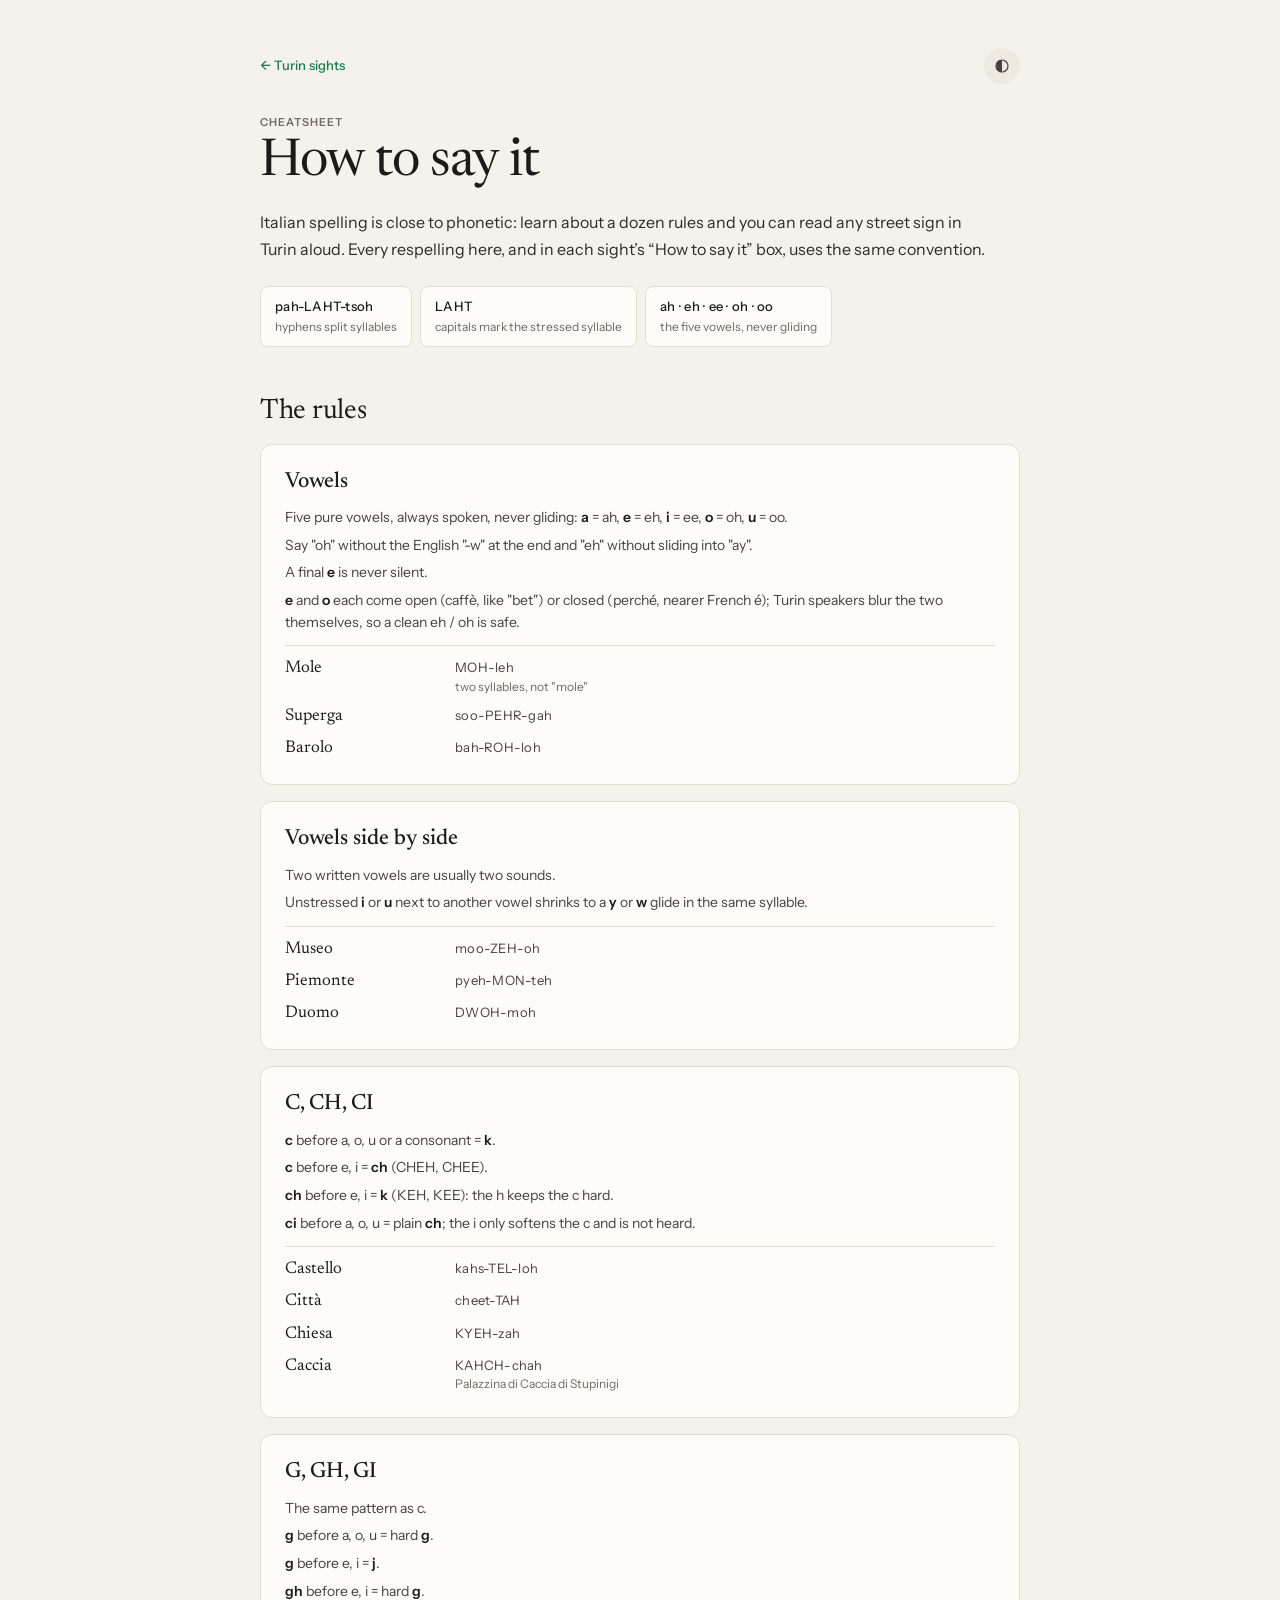
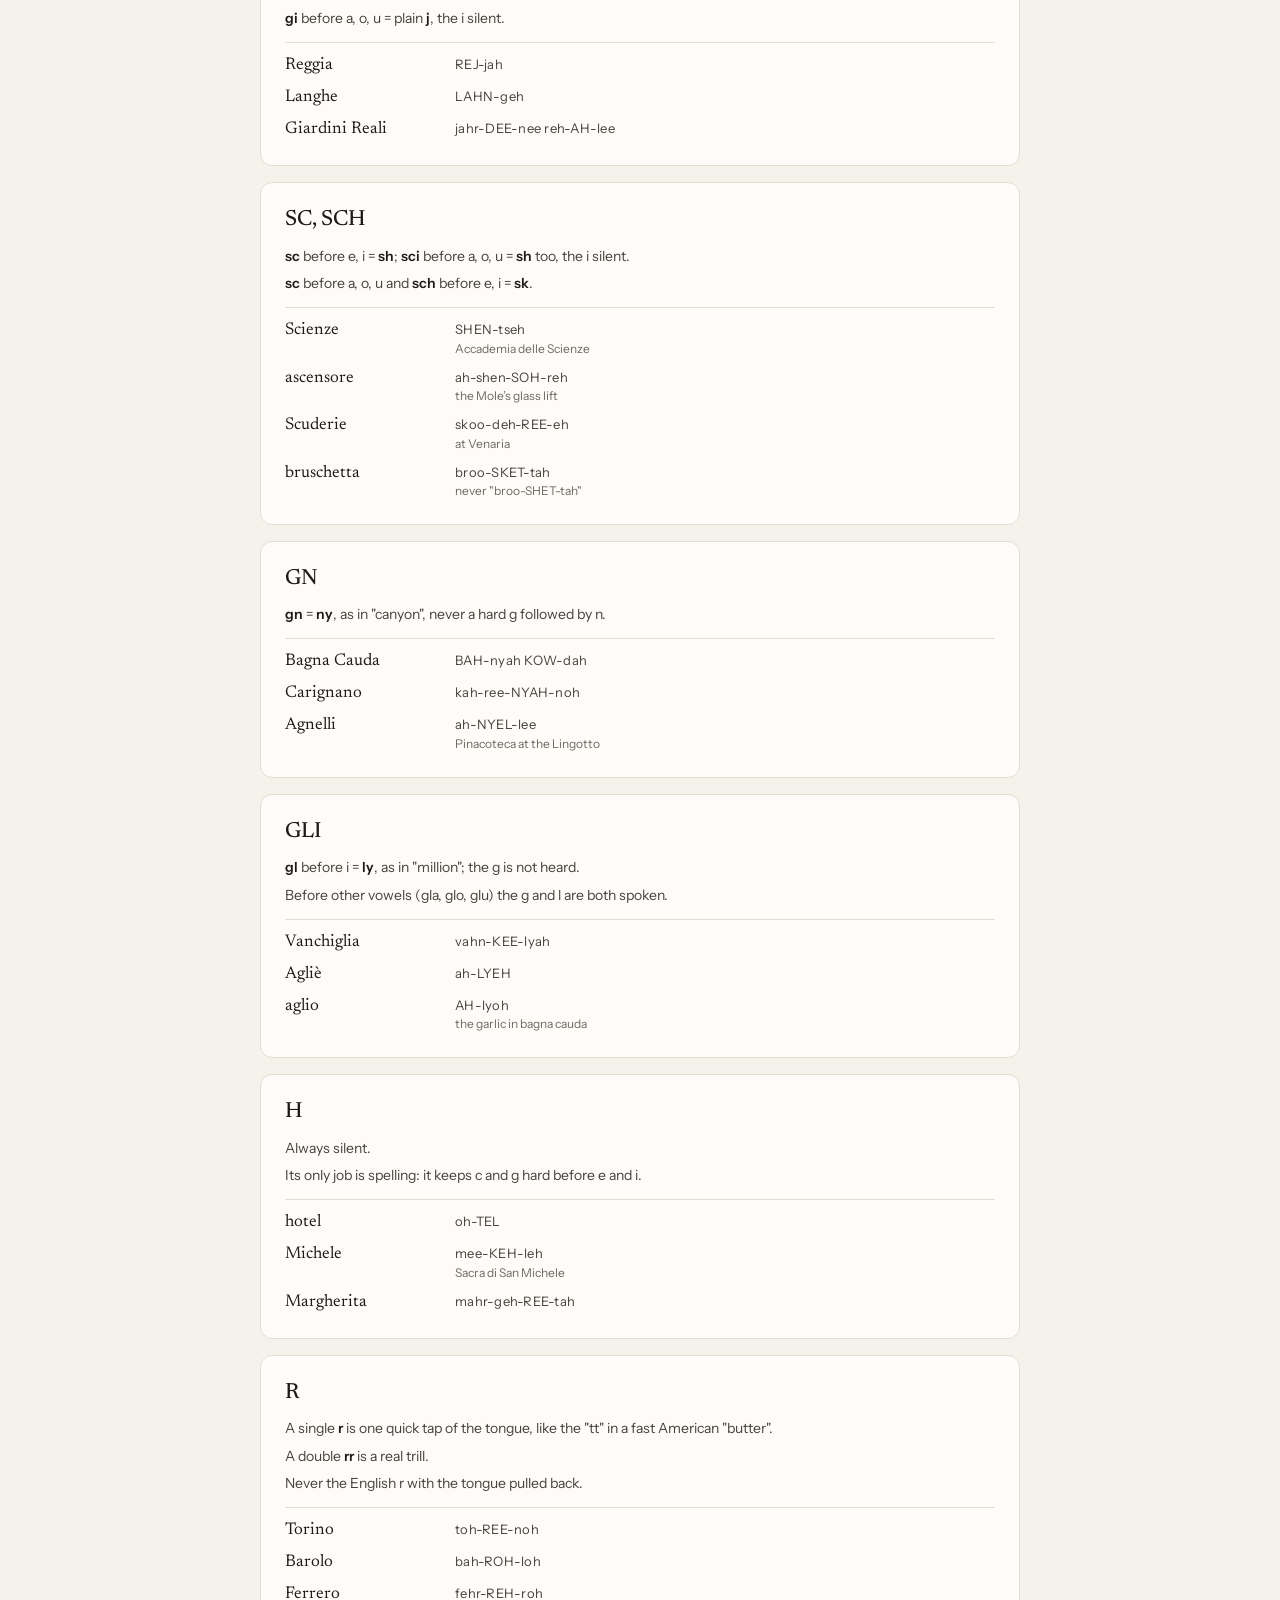
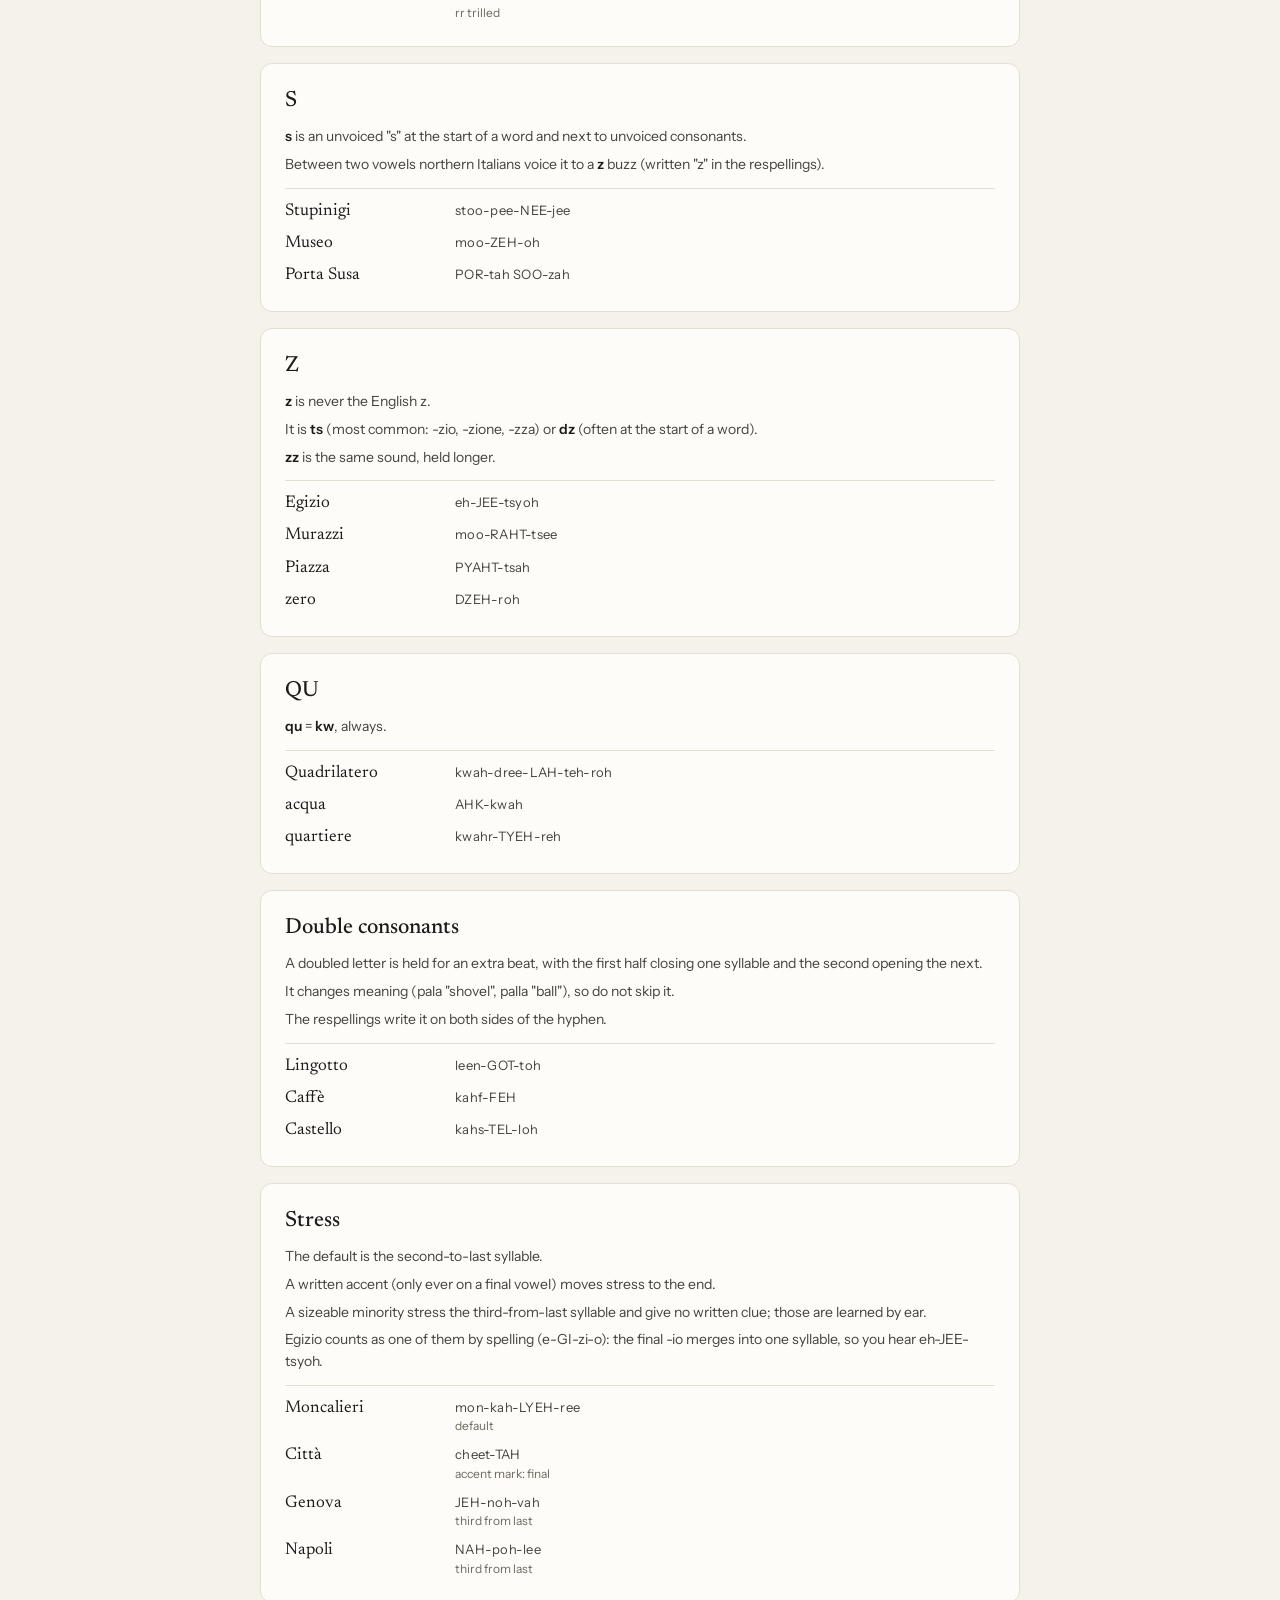
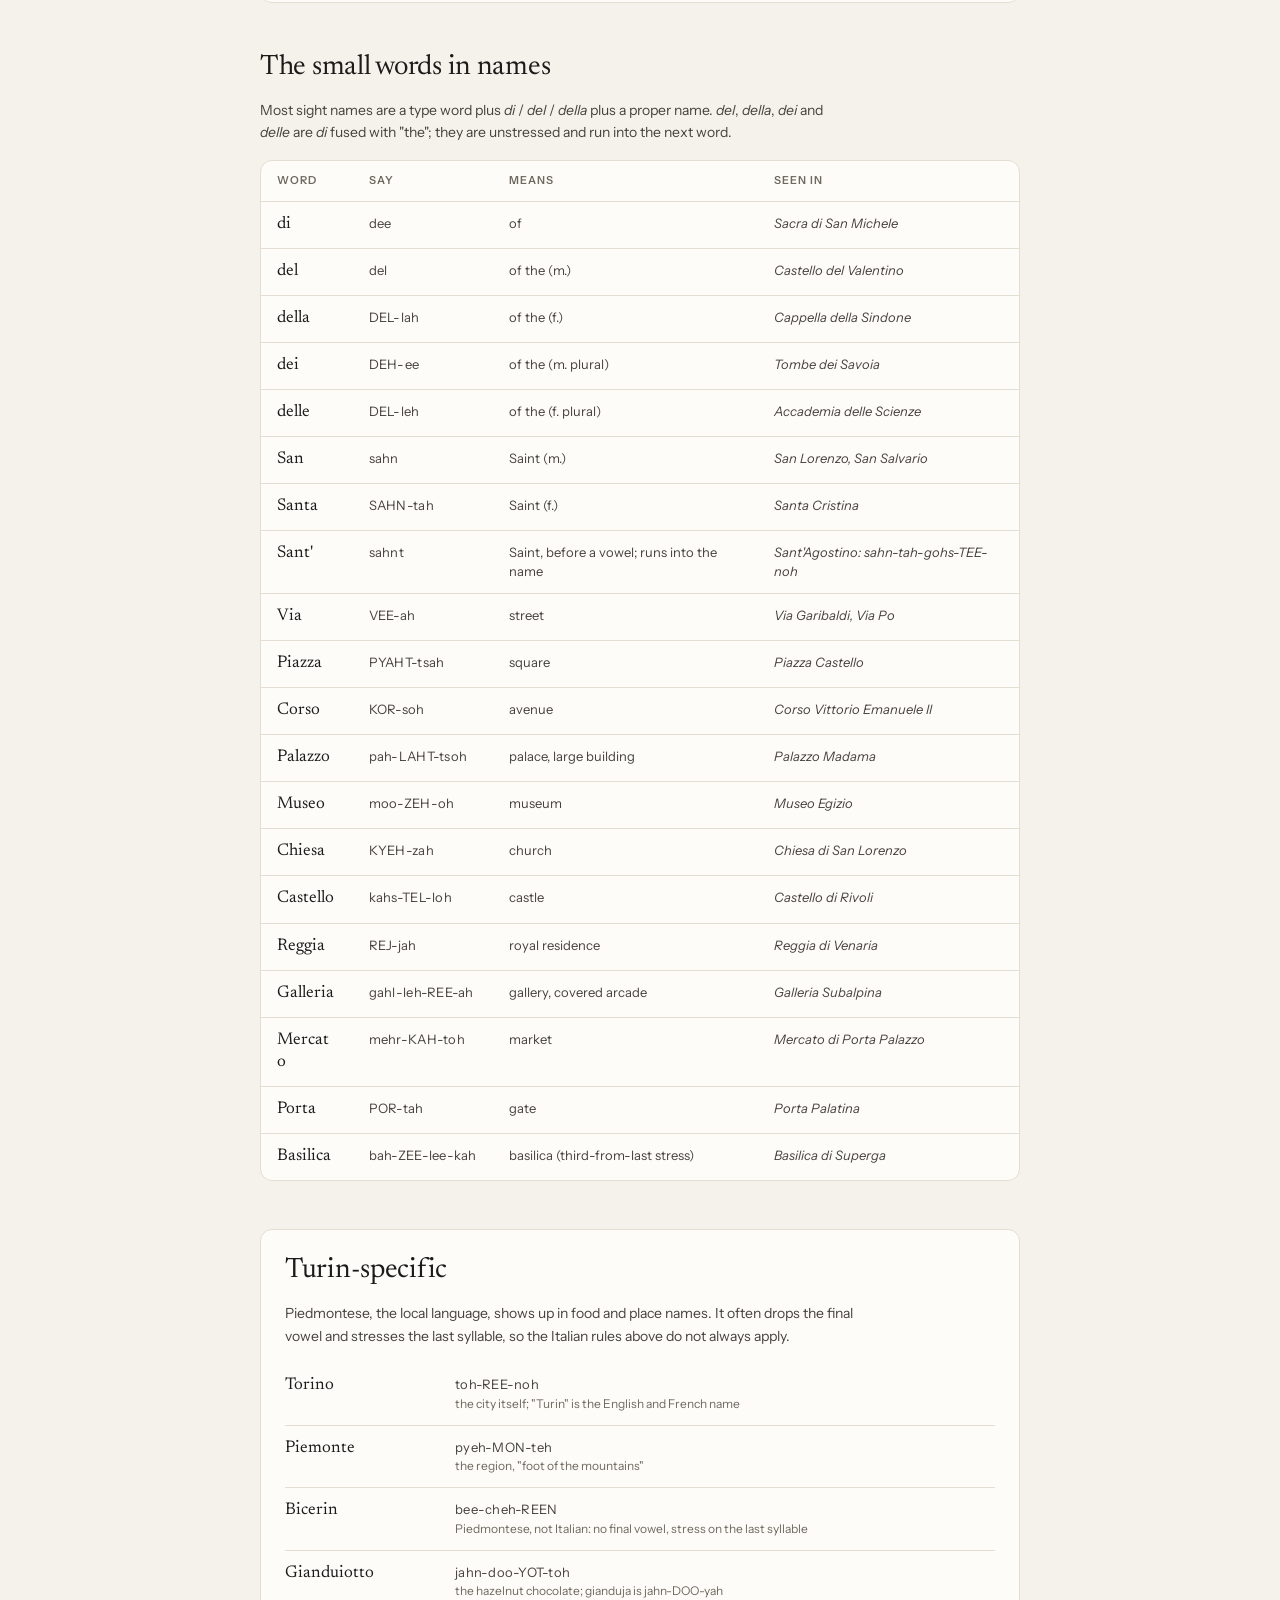
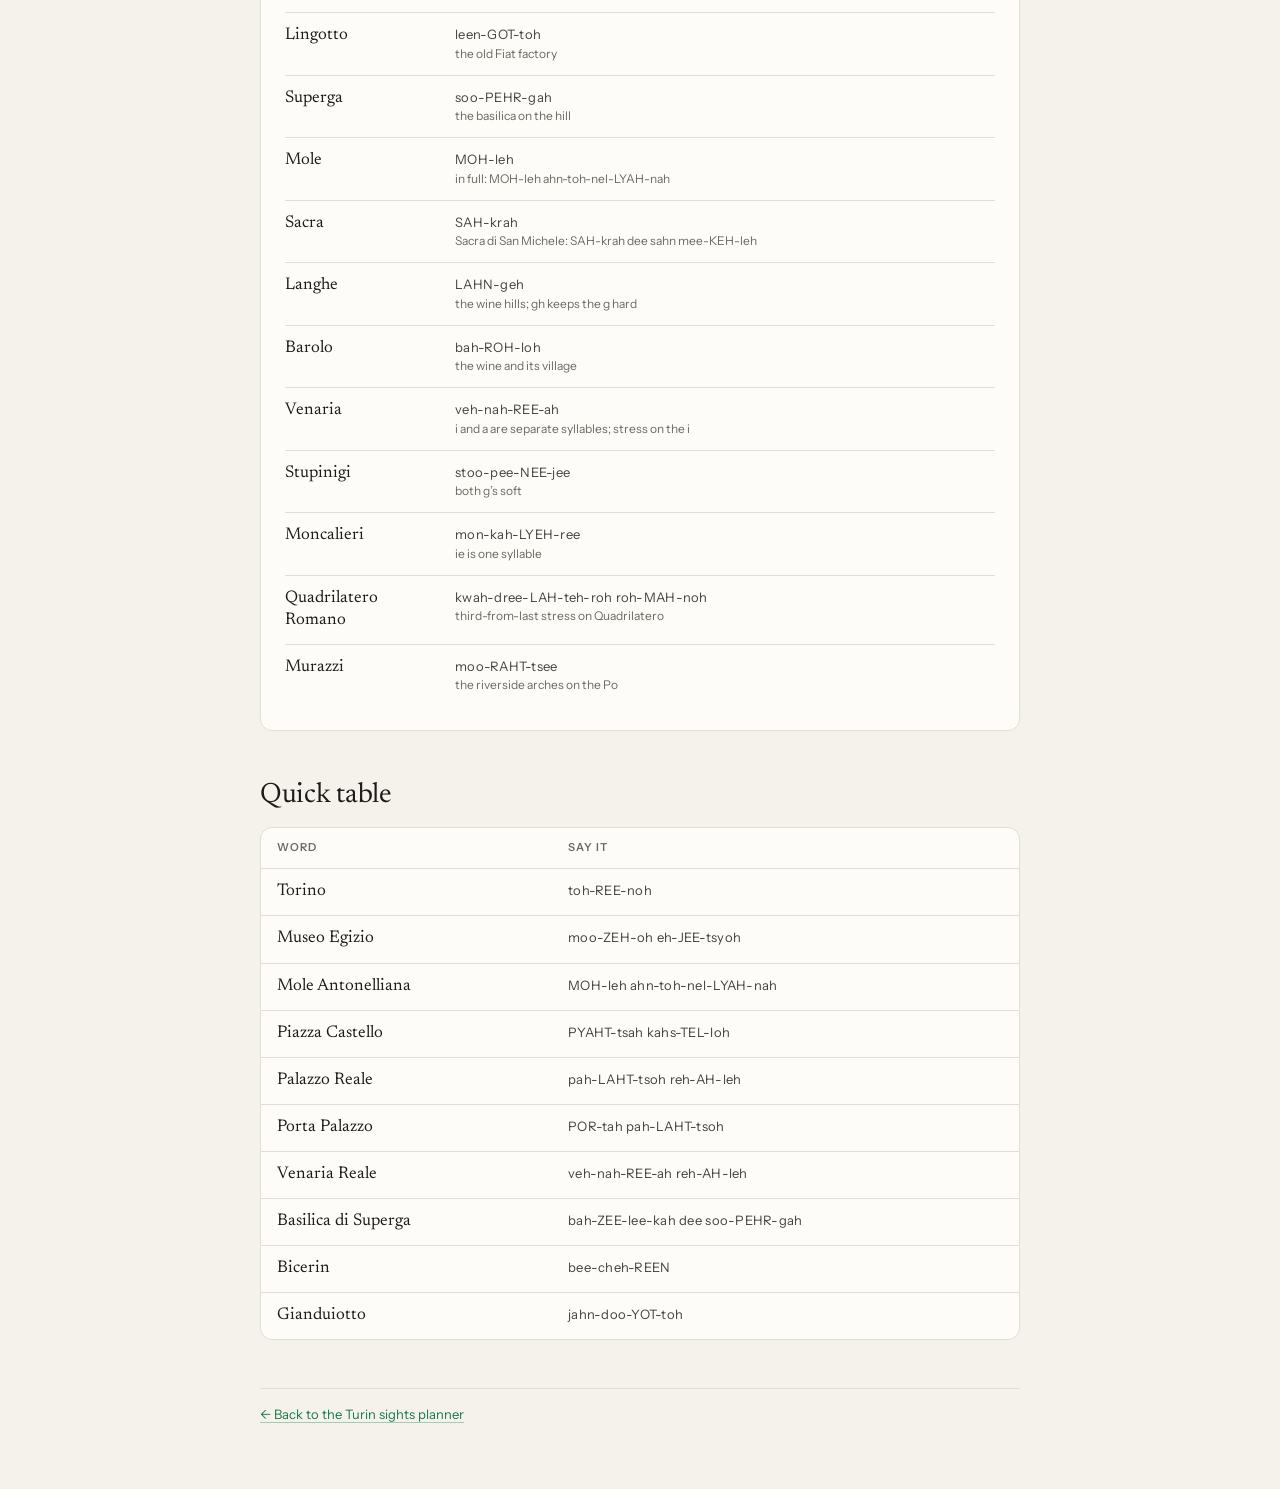
==== commit efb92b19: "build 2026-10-17T22:58Z from c98709c" ====
--- a/pronunciation/index.html
+++ b/pronunciation/index.html
@@ -1,4 +1,4 @@
-<!DOCTYPE html><html lang="en" data-astro-cid-ldqnoiyq> <head><meta charset="UTF-8"><meta name="viewport" content="width=device-width, initial-scale=1.0"><meta name="color-scheme" content="dark light"><meta name="description" content="Italian pronunciation rules for English speakers, with examples from Turin place names."><link rel="icon" href="data:image/svg+xml,%3Csvg xmlns='http://www.w3.org/2000/svg' viewBox='0 0 32 32'%3E%3Ccircle cx='16' cy='13' r='8' fill='%23d9a441'/%3E%3Cpath d='M16 31 9 18h14z' fill='%23d9a441'/%3E%3Ccircle cx='16' cy='13' r='3.2' fill='%23161310'/%3E%3C/svg%3E"><link rel="preconnect" href="https://fonts.googleapis.com"><link rel="preconnect" href="https://fonts.gstatic.com" crossorigin><link rel="stylesheet" href="https://fonts.googleapis.com/css2?family=Fraunces:ital,opsz,wght@0,9..144,500;0,9..144,650;1,9..144,500&family=Inter:wght@400;500;600&display=swap"><title>Italian Pronunciation · Turin</title><script>
+<!DOCTYPE html><html lang="en" data-astro-cid-ldqnoiyq> <head><meta charset="UTF-8"><meta name="viewport" content="width=device-width, initial-scale=1.0"><meta name="color-scheme" content="dark light"><meta name="description" content="Italian pronunciation rules for English speakers, with examples from Turin place names."><link rel="icon" href="data:image/svg+xml,%3Csvg xmlns='http://www.w3.org/2000/svg' viewBox='0 0 32 32'%3E%3Ccircle cx='16' cy='13' r='8' fill='%23167A4C'/%3E%3Cpath d='M16 31 9 18h14z' fill='%23167A4C'/%3E%3Ccircle cx='16' cy='13' r='3.2' fill='%23F5F2EB'/%3E%3C/svg%3E"><link rel="preconnect" href="https://fonts.googleapis.com"><link rel="preconnect" href="https://fonts.gstatic.com" crossorigin><link rel="stylesheet" href="https://fonts.googleapis.com/css2?family=Instrument+Sans:wght@400;500;600&family=Newsreader:ital,opsz,wght@0,6..72,300;0,6..72,400;0,6..72,500;1,6..72,300;1,6..72,400&display=swap"><title>Italian Pronunciation · Turin</title><script>
       // Same stored/system theme as the planner, applied before first paint.
       (function () {
         var t = null;
@@ -8,10 +8,10 @@
         }
         document.documentElement.setAttribute('data-theme', t);
       })();
-    </script><link rel="stylesheet" href="../_astro/index.DxscFyGR.css">
-<link rel="stylesheet" href="../_astro/pronunciation.5KHthMVe.css"></head> <body data-astro-cid-ldqnoiyq> <header class="pr-top" data-astro-cid-ldqnoiyq> <a class="pr-back" href="../index.html" data-astro-cid-ldqnoiyq>← Turin sights</a> <button type="button" class="icon-btn pr-theme" id="theme-toggle" aria-label="Toggle light or dark theme" title="Toggle theme" data-astro-cid-ldqnoiyq> <svg width="18" height="18" viewBox="0 0 24 24" fill="none" stroke="currentColor" stroke-width="1.8" stroke-linecap="round" stroke-linejoin="round" aria-hidden="true" data-astro-cid-ldqnoiyq> <path d="M12 3a9 9 0 1 0 0 18z" fill="currentColor" stroke="none" data-astro-cid-ldqnoiyq></path> <circle cx="12" cy="12" r="9" data-astro-cid-ldqnoiyq></circle> </svg> </button> </header> <main class="pr" data-astro-cid-ldqnoiyq> <section class="pr-hero" data-astro-cid-ldqnoiyq> <p class="pr-kicker" data-astro-cid-ldqnoiyq>Cheatsheet</p> <h1 data-astro-cid-ldqnoiyq>How to say it in Italian</h1> <p class="pr-lede" data-astro-cid-ldqnoiyq>
+    </script><link rel="stylesheet" href="../_astro/index.DwyKe4c8.css">
+<link rel="stylesheet" href="../_astro/pronunciation.D8u-wIQ3.css"></head> <body data-astro-cid-ldqnoiyq> <main class="pr" data-astro-cid-ldqnoiyq> <header class="pr-head" data-astro-cid-ldqnoiyq> <div class="pr-head-row" data-astro-cid-ldqnoiyq> <a class="text-btn pr-back" href="../index.html" data-astro-cid-ldqnoiyq>← Turin sights</a> <button type="button" class="round-btn" id="theme-toggle" aria-label="Toggle light or dark theme" title="Toggle theme" data-astro-cid-ldqnoiyq> <svg width="16" height="16" viewBox="0 0 24 24" fill="none" stroke="currentColor" stroke-width="1.8" stroke-linecap="round" stroke-linejoin="round" aria-hidden="true" data-astro-cid-ldqnoiyq> <path d="M12 3a9 9 0 1 0 0 18z" fill="currentColor" stroke="none" data-astro-cid-ldqnoiyq></path> <circle cx="12" cy="12" r="9" data-astro-cid-ldqnoiyq></circle> </svg> </button> </div> <p class="eyebrow" data-astro-cid-ldqnoiyq>Cheatsheet</p> <h1 class="pr-title" data-astro-cid-ldqnoiyq>How to say it</h1> <p class="pr-lede" data-astro-cid-ldqnoiyq>
 Italian spelling is close to phonetic: learn about a dozen rules and you can read any street sign in Turin aloud. Every respelling here, and in each sight’s “How to say it” box, uses the same convention.
-</p> <div class="pr-key" aria-label="How to read the respellings" data-astro-cid-ldqnoiyq> <div data-astro-cid-ldqnoiyq><span class="say" data-astro-cid-ldqnoiyq>pah-LAHT-tsoh</span><span data-astro-cid-ldqnoiyq>hyphens split syllables</span></div> <div data-astro-cid-ldqnoiyq><span class="say" data-astro-cid-ldqnoiyq>LAHT</span><span data-astro-cid-ldqnoiyq>capitals mark the stressed syllable</span></div> <div data-astro-cid-ldqnoiyq><span class="say" data-astro-cid-ldqnoiyq>ah · eh · ee · oh · oo</span><span data-astro-cid-ldqnoiyq>the five vowels, never gliding</span></div> </div> </section> <section aria-labelledby="rules-h" data-astro-cid-ldqnoiyq> <h2 id="rules-h" class="pr-h2" data-astro-cid-ldqnoiyq>The rules</h2> <div class="pr-grid" data-astro-cid-ldqnoiyq> <article class="pr-card" data-astro-cid-ldqnoiyq> <h3 data-astro-cid-ldqnoiyq>Vowels</h3> <ul class="pr-lines" data-astro-cid-ldqnoiyq> <li data-astro-cid-ldqnoiyq>Five pure vowels, always spoken, never gliding: <b>a</b> = ah, <b>e</b> = eh, <b>i</b> = ee, <b>o</b> = oh, <b>u</b> = oo.</li><li data-astro-cid-ldqnoiyq>Say "oh" without the English "-w" at the end and "eh" without sliding into "ay".</li><li data-astro-cid-ldqnoiyq>A final <b>e</b> is never silent.</li><li data-astro-cid-ldqnoiyq><b>e</b> and <b>o</b> each come open (caffè, like "bet") or closed (perché, nearer French é); Turin speakers blur the two themselves, so a clean eh / oh is safe.</li> </ul> <dl class="pr-ex" data-astro-cid-ldqnoiyq> <div class="pr-ex__row" data-astro-cid-ldqnoiyq> <dt lang="it" data-astro-cid-ldqnoiyq>Mole</dt> <dd data-astro-cid-ldqnoiyq> <span class="say" data-astro-cid-ldqnoiyq>MOH-leh</span> <span class="pr-note" data-astro-cid-ldqnoiyq>two syllables, not &quot;mole&quot;</span> </dd> </div><div class="pr-ex__row" data-astro-cid-ldqnoiyq> <dt lang="it" data-astro-cid-ldqnoiyq>Superga</dt> <dd data-astro-cid-ldqnoiyq> <span class="say" data-astro-cid-ldqnoiyq>soo-PEHR-gah</span>  </dd> </div><div class="pr-ex__row" data-astro-cid-ldqnoiyq> <dt lang="it" data-astro-cid-ldqnoiyq>Barolo</dt> <dd data-astro-cid-ldqnoiyq> <span class="say" data-astro-cid-ldqnoiyq>bah-ROH-loh</span>  </dd> </div> </dl> </article><article class="pr-card" data-astro-cid-ldqnoiyq> <h3 data-astro-cid-ldqnoiyq>Vowels side by side</h3> <ul class="pr-lines" data-astro-cid-ldqnoiyq> <li data-astro-cid-ldqnoiyq>Two written vowels are usually two sounds.</li><li data-astro-cid-ldqnoiyq>Unstressed <b>i</b> or <b>u</b> next to another vowel shrinks to a <b>y</b> or <b>w</b> glide in the same syllable.</li> </ul> <dl class="pr-ex" data-astro-cid-ldqnoiyq> <div class="pr-ex__row" data-astro-cid-ldqnoiyq> <dt lang="it" data-astro-cid-ldqnoiyq>Museo</dt> <dd data-astro-cid-ldqnoiyq> <span class="say" data-astro-cid-ldqnoiyq>moo-ZEH-oh</span>  </dd> </div><div class="pr-ex__row" data-astro-cid-ldqnoiyq> <dt lang="it" data-astro-cid-ldqnoiyq>Piemonte</dt> <dd data-astro-cid-ldqnoiyq> <span class="say" data-astro-cid-ldqnoiyq>pyeh-MON-teh</span>  </dd> </div><div class="pr-ex__row" data-astro-cid-ldqnoiyq> <dt lang="it" data-astro-cid-ldqnoiyq>Duomo</dt> <dd data-astro-cid-ldqnoiyq> <span class="say" data-astro-cid-ldqnoiyq>DWOH-moh</span>  </dd> </div> </dl> </article><article class="pr-card" data-astro-cid-ldqnoiyq> <h3 data-astro-cid-ldqnoiyq>C, CH, CI</h3> <ul class="pr-lines" data-astro-cid-ldqnoiyq> <li data-astro-cid-ldqnoiyq><b>c</b> before a, o, u or a consonant = <b>k</b>.</li><li data-astro-cid-ldqnoiyq><b>c</b> before e, i = <b>ch</b> (CHEH, CHEE).</li><li data-astro-cid-ldqnoiyq><b>ch</b> before e, i = <b>k</b> (KEH, KEE): the h keeps the c hard.</li><li data-astro-cid-ldqnoiyq><b>ci</b> before a, o, u = plain <b>ch</b>; the i only softens the c and is not heard.</li> </ul> <dl class="pr-ex" data-astro-cid-ldqnoiyq> <div class="pr-ex__row" data-astro-cid-ldqnoiyq> <dt lang="it" data-astro-cid-ldqnoiyq>Castello</dt> <dd data-astro-cid-ldqnoiyq> <span class="say" data-astro-cid-ldqnoiyq>kahs-TEL-loh</span>  </dd> </div><div class="pr-ex__row" data-astro-cid-ldqnoiyq> <dt lang="it" data-astro-cid-ldqnoiyq>Città</dt> <dd data-astro-cid-ldqnoiyq> <span class="say" data-astro-cid-ldqnoiyq>cheet-TAH</span>  </dd> </div><div class="pr-ex__row" data-astro-cid-ldqnoiyq> <dt lang="it" data-astro-cid-ldqnoiyq>Chiesa</dt> <dd data-astro-cid-ldqnoiyq> <span class="say" data-astro-cid-ldqnoiyq>KYEH-zah</span>  </dd> </div><div class="pr-ex__row" data-astro-cid-ldqnoiyq> <dt lang="it" data-astro-cid-ldqnoiyq>Caccia</dt> <dd data-astro-cid-ldqnoiyq> <span class="say" data-astro-cid-ldqnoiyq>KAHCH-chah</span> <span class="pr-note" data-astro-cid-ldqnoiyq>Palazzina di Caccia di Stupinigi</span> </dd> </div> </dl> </article><article class="pr-card" data-astro-cid-ldqnoiyq> <h3 data-astro-cid-ldqnoiyq>G, GH, GI</h3> <ul class="pr-lines" data-astro-cid-ldqnoiyq> <li data-astro-cid-ldqnoiyq>The same pattern as c.</li><li data-astro-cid-ldqnoiyq><b>g</b> before a, o, u = hard <b>g</b>.</li><li data-astro-cid-ldqnoiyq><b>g</b> before e, i = <b>j</b>.</li><li data-astro-cid-ldqnoiyq><b>gh</b> before e, i = hard <b>g</b>.</li><li data-astro-cid-ldqnoiyq><b>gi</b> before a, o, u = plain <b>j</b>, the i silent.</li> </ul> <dl class="pr-ex" data-astro-cid-ldqnoiyq> <div class="pr-ex__row" data-astro-cid-ldqnoiyq> <dt lang="it" data-astro-cid-ldqnoiyq>Reggia</dt> <dd data-astro-cid-ldqnoiyq> <span class="say" data-astro-cid-ldqnoiyq>REJ-jah</span>  </dd> </div><div class="pr-ex__row" data-astro-cid-ldqnoiyq> <dt lang="it" data-astro-cid-ldqnoiyq>Langhe</dt> <dd data-astro-cid-ldqnoiyq> <span class="say" data-astro-cid-ldqnoiyq>LAHN-geh</span>  </dd> </div><div class="pr-ex__row" data-astro-cid-ldqnoiyq> <dt lang="it" data-astro-cid-ldqnoiyq>Giardini Reali</dt> <dd data-astro-cid-ldqnoiyq> <span class="say" data-astro-cid-ldqnoiyq>jahr-DEE-nee reh-AH-lee</span>  </dd> </div> </dl> </article><article class="pr-card" data-astro-cid-ldqnoiyq> <h3 data-astro-cid-ldqnoiyq>SC, SCH</h3> <ul class="pr-lines" data-astro-cid-ldqnoiyq> <li data-astro-cid-ldqnoiyq><b>sc</b> before e, i = <b>sh</b>; <b>sci</b> before a, o, u = <b>sh</b> too, the i silent.</li><li data-astro-cid-ldqnoiyq><b>sc</b> before a, o, u and <b>sch</b> before e, i = <b>sk</b>.</li> </ul> <dl class="pr-ex" data-astro-cid-ldqnoiyq> <div class="pr-ex__row" data-astro-cid-ldqnoiyq> <dt lang="it" data-astro-cid-ldqnoiyq>Scienze</dt> <dd data-astro-cid-ldqnoiyq> <span class="say" data-astro-cid-ldqnoiyq>SHEN-tseh</span> <span class="pr-note" data-astro-cid-ldqnoiyq>Accademia delle Scienze</span> </dd> </div><div class="pr-ex__row" data-astro-cid-ldqnoiyq> <dt lang="it" data-astro-cid-ldqnoiyq>ascensore</dt> <dd data-astro-cid-ldqnoiyq> <span class="say" data-astro-cid-ldqnoiyq>ah-shen-SOH-reh</span> <span class="pr-note" data-astro-cid-ldqnoiyq>the Mole’s glass lift</span> </dd> </div><div class="pr-ex__row" data-astro-cid-ldqnoiyq> <dt lang="it" data-astro-cid-ldqnoiyq>Scuderie</dt> <dd data-astro-cid-ldqnoiyq> <span class="say" data-astro-cid-ldqnoiyq>skoo-deh-REE-eh</span> <span class="pr-note" data-astro-cid-ldqnoiyq>at Venaria</span> </dd> </div><div class="pr-ex__row" data-astro-cid-ldqnoiyq> <dt lang="it" data-astro-cid-ldqnoiyq>bruschetta</dt> <dd data-astro-cid-ldqnoiyq> <span class="say" data-astro-cid-ldqnoiyq>broo-SKET-tah</span> <span class="pr-note" data-astro-cid-ldqnoiyq>never &quot;broo-SHET-tah&quot;</span> </dd> </div> </dl> </article><article class="pr-card" data-astro-cid-ldqnoiyq> <h3 data-astro-cid-ldqnoiyq>GN</h3> <ul class="pr-lines" data-astro-cid-ldqnoiyq> <li data-astro-cid-ldqnoiyq><b>gn</b> = <b>ny</b>, as in "canyon", never a hard g followed by n.</li> </ul> <dl class="pr-ex" data-astro-cid-ldqnoiyq> <div class="pr-ex__row" data-astro-cid-ldqnoiyq> <dt lang="it" data-astro-cid-ldqnoiyq>Bagna Cauda</dt> <dd data-astro-cid-ldqnoiyq> <span class="say" data-astro-cid-ldqnoiyq>BAH-nyah KOW-dah</span>  </dd> </div><div class="pr-ex__row" data-astro-cid-ldqnoiyq> <dt lang="it" data-astro-cid-ldqnoiyq>Carignano</dt> <dd data-astro-cid-ldqnoiyq> <span class="say" data-astro-cid-ldqnoiyq>kah-ree-NYAH-noh</span>  </dd> </div><div class="pr-ex__row" data-astro-cid-ldqnoiyq> <dt lang="it" data-astro-cid-ldqnoiyq>Agnelli</dt> <dd data-astro-cid-ldqnoiyq> <span class="say" data-astro-cid-ldqnoiyq>ah-NYEL-lee</span> <span class="pr-note" data-astro-cid-ldqnoiyq>Pinacoteca at the Lingotto</span> </dd> </div> </dl> </article><article class="pr-card" data-astro-cid-ldqnoiyq> <h3 data-astro-cid-ldqnoiyq>GLI</h3> <ul class="pr-lines" data-astro-cid-ldqnoiyq> <li data-astro-cid-ldqnoiyq><b>gl</b> before i = <b>ly</b>, as in "million"; the g is not heard.</li><li data-astro-cid-ldqnoiyq>Before other vowels (gla, glo, glu) the g and l are both spoken.</li> </ul> <dl class="pr-ex" data-astro-cid-ldqnoiyq> <div class="pr-ex__row" data-astro-cid-ldqnoiyq> <dt lang="it" data-astro-cid-ldqnoiyq>Vanchiglia</dt> <dd data-astro-cid-ldqnoiyq> <span class="say" data-astro-cid-ldqnoiyq>vahn-KEE-lyah</span>  </dd> </div><div class="pr-ex__row" data-astro-cid-ldqnoiyq> <dt lang="it" data-astro-cid-ldqnoiyq>Agliè</dt> <dd data-astro-cid-ldqnoiyq> <span class="say" data-astro-cid-ldqnoiyq>ah-LYEH</span>  </dd> </div><div class="pr-ex__row" data-astro-cid-ldqnoiyq> <dt lang="it" data-astro-cid-ldqnoiyq>aglio</dt> <dd data-astro-cid-ldqnoiyq> <span class="say" data-astro-cid-ldqnoiyq>AH-lyoh</span> <span class="pr-note" data-astro-cid-ldqnoiyq>the garlic in bagna cauda</span> </dd> </div> </dl> </article><article class="pr-card" data-astro-cid-ldqnoiyq> <h3 data-astro-cid-ldqnoiyq>H</h3> <ul class="pr-lines" data-astro-cid-ldqnoiyq> <li data-astro-cid-ldqnoiyq>Always silent.</li><li data-astro-cid-ldqnoiyq>Its only job is spelling: it keeps c and g hard before e and i.</li> </ul> <dl class="pr-ex" data-astro-cid-ldqnoiyq> <div class="pr-ex__row" data-astro-cid-ldqnoiyq> <dt lang="it" data-astro-cid-ldqnoiyq>hotel</dt> <dd data-astro-cid-ldqnoiyq> <span class="say" data-astro-cid-ldqnoiyq>oh-TEL</span>  </dd> </div><div class="pr-ex__row" data-astro-cid-ldqnoiyq> <dt lang="it" data-astro-cid-ldqnoiyq>Michele</dt> <dd data-astro-cid-ldqnoiyq> <span class="say" data-astro-cid-ldqnoiyq>mee-KEH-leh</span> <span class="pr-note" data-astro-cid-ldqnoiyq>Sacra di San Michele</span> </dd> </div><div class="pr-ex__row" data-astro-cid-ldqnoiyq> <dt lang="it" data-astro-cid-ldqnoiyq>Margherita</dt> <dd data-astro-cid-ldqnoiyq> <span class="say" data-astro-cid-ldqnoiyq>mahr-geh-REE-tah</span>  </dd> </div> </dl> </article><article class="pr-card" data-astro-cid-ldqnoiyq> <h3 data-astro-cid-ldqnoiyq>R</h3> <ul class="pr-lines" data-astro-cid-ldqnoiyq> <li data-astro-cid-ldqnoiyq>A single <b>r</b> is one quick tap of the tongue, like the "tt" in a fast American "butter".</li><li data-astro-cid-ldqnoiyq>A double <b>rr</b> is a real trill.</li><li data-astro-cid-ldqnoiyq>Never the English r with the tongue pulled back.</li> </ul> <dl class="pr-ex" data-astro-cid-ldqnoiyq> <div class="pr-ex__row" data-astro-cid-ldqnoiyq> <dt lang="it" data-astro-cid-ldqnoiyq>Torino</dt> <dd data-astro-cid-ldqnoiyq> <span class="say" data-astro-cid-ldqnoiyq>toh-REE-noh</span>  </dd> </div><div class="pr-ex__row" data-astro-cid-ldqnoiyq> <dt lang="it" data-astro-cid-ldqnoiyq>Barolo</dt> <dd data-astro-cid-ldqnoiyq> <span class="say" data-astro-cid-ldqnoiyq>bah-ROH-loh</span>  </dd> </div><div class="pr-ex__row" data-astro-cid-ldqnoiyq> <dt lang="it" data-astro-cid-ldqnoiyq>Ferrero</dt> <dd data-astro-cid-ldqnoiyq> <span class="say" data-astro-cid-ldqnoiyq>fehr-REH-roh</span> <span class="pr-note" data-astro-cid-ldqnoiyq>rr trilled</span> </dd> </div> </dl> </article><article class="pr-card" data-astro-cid-ldqnoiyq> <h3 data-astro-cid-ldqnoiyq>S</h3> <ul class="pr-lines" data-astro-cid-ldqnoiyq> <li data-astro-cid-ldqnoiyq><b>s</b> is an unvoiced "s" at the start of a word and next to unvoiced consonants.</li><li data-astro-cid-ldqnoiyq>Between two vowels northern Italians voice it to a <b>z</b> buzz (written "z" in the respellings).</li> </ul> <dl class="pr-ex" data-astro-cid-ldqnoiyq> <div class="pr-ex__row" data-astro-cid-ldqnoiyq> <dt lang="it" data-astro-cid-ldqnoiyq>Stupinigi</dt> <dd data-astro-cid-ldqnoiyq> <span class="say" data-astro-cid-ldqnoiyq>stoo-pee-NEE-jee</span>  </dd> </div><div class="pr-ex__row" data-astro-cid-ldqnoiyq> <dt lang="it" data-astro-cid-ldqnoiyq>Museo</dt> <dd data-astro-cid-ldqnoiyq> <span class="say" data-astro-cid-ldqnoiyq>moo-ZEH-oh</span>  </dd> </div><div class="pr-ex__row" data-astro-cid-ldqnoiyq> <dt lang="it" data-astro-cid-ldqnoiyq>Porta Susa</dt> <dd data-astro-cid-ldqnoiyq> <span class="say" data-astro-cid-ldqnoiyq>POR-tah SOO-zah</span>  </dd> </div> </dl> </article><article class="pr-card" data-astro-cid-ldqnoiyq> <h3 data-astro-cid-ldqnoiyq>Z</h3> <ul class="pr-lines" data-astro-cid-ldqnoiyq> <li data-astro-cid-ldqnoiyq><b>z</b> is never the English z.</li><li data-astro-cid-ldqnoiyq>It is <b>ts</b> (most common: -zio, -zione, -zza) or <b>dz</b> (often at the start of a word).</li><li data-astro-cid-ldqnoiyq><b>zz</b> is the same sound, held longer.</li> </ul> <dl class="pr-ex" data-astro-cid-ldqnoiyq> <div class="pr-ex__row" data-astro-cid-ldqnoiyq> <dt lang="it" data-astro-cid-ldqnoiyq>Egizio</dt> <dd data-astro-cid-ldqnoiyq> <span class="say" data-astro-cid-ldqnoiyq>eh-JEE-tsyoh</span>  </dd> </div><div class="pr-ex__row" data-astro-cid-ldqnoiyq> <dt lang="it" data-astro-cid-ldqnoiyq>Murazzi</dt> <dd data-astro-cid-ldqnoiyq> <span class="say" data-astro-cid-ldqnoiyq>moo-RAHT-tsee</span>  </dd> </div><div class="pr-ex__row" data-astro-cid-ldqnoiyq> <dt lang="it" data-astro-cid-ldqnoiyq>Piazza</dt> <dd data-astro-cid-ldqnoiyq> <span class="say" data-astro-cid-ldqnoiyq>PYAHT-tsah</span>  </dd> </div><div class="pr-ex__row" data-astro-cid-ldqnoiyq> <dt lang="it" data-astro-cid-ldqnoiyq>zero</dt> <dd data-astro-cid-ldqnoiyq> <span class="say" data-astro-cid-ldqnoiyq>DZEH-roh</span>  </dd> </div> </dl> </article><article class="pr-card" data-astro-cid-ldqnoiyq> <h3 data-astro-cid-ldqnoiyq>QU</h3> <ul class="pr-lines" data-astro-cid-ldqnoiyq> <li data-astro-cid-ldqnoiyq><b>qu</b> = <b>kw</b>, always.</li> </ul> <dl class="pr-ex" data-astro-cid-ldqnoiyq> <div class="pr-ex__row" data-astro-cid-ldqnoiyq> <dt lang="it" data-astro-cid-ldqnoiyq>Quadrilatero</dt> <dd data-astro-cid-ldqnoiyq> <span class="say" data-astro-cid-ldqnoiyq>kwah-dree-LAH-teh-roh</span>  </dd> </div><div class="pr-ex__row" data-astro-cid-ldqnoiyq> <dt lang="it" data-astro-cid-ldqnoiyq>acqua</dt> <dd data-astro-cid-ldqnoiyq> <span class="say" data-astro-cid-ldqnoiyq>AHK-kwah</span>  </dd> </div><div class="pr-ex__row" data-astro-cid-ldqnoiyq> <dt lang="it" data-astro-cid-ldqnoiyq>quartiere</dt> <dd data-astro-cid-ldqnoiyq> <span class="say" data-astro-cid-ldqnoiyq>kwahr-TYEH-reh</span>  </dd> </div> </dl> </article><article class="pr-card" data-astro-cid-ldqnoiyq> <h3 data-astro-cid-ldqnoiyq>Double consonants</h3> <ul class="pr-lines" data-astro-cid-ldqnoiyq> <li data-astro-cid-ldqnoiyq>A doubled letter is held for an extra beat, with the first half closing one syllable and the second opening the next.</li><li data-astro-cid-ldqnoiyq>It changes meaning (pala "shovel", palla "ball"), so do not skip it.</li><li data-astro-cid-ldqnoiyq>The respellings write it on both sides of the hyphen.</li> </ul> <dl class="pr-ex" data-astro-cid-ldqnoiyq> <div class="pr-ex__row" data-astro-cid-ldqnoiyq> <dt lang="it" data-astro-cid-ldqnoiyq>Lingotto</dt> <dd data-astro-cid-ldqnoiyq> <span class="say" data-astro-cid-ldqnoiyq>leen-GOT-toh</span>  </dd> </div><div class="pr-ex__row" data-astro-cid-ldqnoiyq> <dt lang="it" data-astro-cid-ldqnoiyq>Caffè</dt> <dd data-astro-cid-ldqnoiyq> <span class="say" data-astro-cid-ldqnoiyq>kahf-FEH</span>  </dd> </div><div class="pr-ex__row" data-astro-cid-ldqnoiyq> <dt lang="it" data-astro-cid-ldqnoiyq>Castello</dt> <dd data-astro-cid-ldqnoiyq> <span class="say" data-astro-cid-ldqnoiyq>kahs-TEL-loh</span>  </dd> </div> </dl> </article><article class="pr-card" data-astro-cid-ldqnoiyq> <h3 data-astro-cid-ldqnoiyq>Stress</h3> <ul class="pr-lines" data-astro-cid-ldqnoiyq> <li data-astro-cid-ldqnoiyq>The default is the second-to-last syllable.</li><li data-astro-cid-ldqnoiyq>A written accent (only ever on a final vowel) moves stress to the end.</li><li data-astro-cid-ldqnoiyq>A sizeable minority stress the third-from-last syllable and give no written clue; those are learned by ear.</li><li data-astro-cid-ldqnoiyq>Egizio counts as one of them by spelling (e-GI-zi-o): the final -io merges into one syllable, so you hear eh-JEE-tsyoh.</li> </ul> <dl class="pr-ex" data-astro-cid-ldqnoiyq> <div class="pr-ex__row" data-astro-cid-ldqnoiyq> <dt lang="it" data-astro-cid-ldqnoiyq>Moncalieri</dt> <dd data-astro-cid-ldqnoiyq> <span class="say" data-astro-cid-ldqnoiyq>mon-kah-LYEH-ree</span> <span class="pr-note" data-astro-cid-ldqnoiyq>default</span> </dd> </div><div class="pr-ex__row" data-astro-cid-ldqnoiyq> <dt lang="it" data-astro-cid-ldqnoiyq>Città</dt> <dd data-astro-cid-ldqnoiyq> <span class="say" data-astro-cid-ldqnoiyq>cheet-TAH</span> <span class="pr-note" data-astro-cid-ldqnoiyq>accent mark: final</span> </dd> </div><div class="pr-ex__row" data-astro-cid-ldqnoiyq> <dt lang="it" data-astro-cid-ldqnoiyq>Genova</dt> <dd data-astro-cid-ldqnoiyq> <span class="say" data-astro-cid-ldqnoiyq>JEH-noh-vah</span> <span class="pr-note" data-astro-cid-ldqnoiyq>third from last</span> </dd> </div><div class="pr-ex__row" data-astro-cid-ldqnoiyq> <dt lang="it" data-astro-cid-ldqnoiyq>Napoli</dt> <dd data-astro-cid-ldqnoiyq> <span class="say" data-astro-cid-ldqnoiyq>NAH-poh-lee</span> <span class="pr-note" data-astro-cid-ldqnoiyq>third from last</span> </dd> </div> </dl> </article> </div> </section> <section aria-labelledby="bits-h" data-astro-cid-ldqnoiyq> <h2 id="bits-h" class="pr-h2" data-astro-cid-ldqnoiyq>The small words in names</h2> <p class="pr-prose" data-astro-cid-ldqnoiyq>
+</p> <div class="pr-key" aria-label="How to read the respellings" data-astro-cid-ldqnoiyq> <div data-astro-cid-ldqnoiyq><span class="say" data-astro-cid-ldqnoiyq>pah-LAHT-tsoh</span><span data-astro-cid-ldqnoiyq>hyphens split syllables</span></div> <div data-astro-cid-ldqnoiyq><span class="say" data-astro-cid-ldqnoiyq>LAHT</span><span data-astro-cid-ldqnoiyq>capitals mark the stressed syllable</span></div> <div data-astro-cid-ldqnoiyq><span class="say" data-astro-cid-ldqnoiyq>ah · eh · ee · oh · oo</span><span data-astro-cid-ldqnoiyq>the five vowels, never gliding</span></div> </div> </header> <section aria-labelledby="rules-h" data-astro-cid-ldqnoiyq> <h2 id="rules-h" class="pr-h2" data-astro-cid-ldqnoiyq>The rules</h2> <div class="pr-grid" data-astro-cid-ldqnoiyq> <article class="pr-card" data-astro-cid-ldqnoiyq> <h3 data-astro-cid-ldqnoiyq>Vowels</h3> <ul class="pr-lines" data-astro-cid-ldqnoiyq> <li data-astro-cid-ldqnoiyq>Five pure vowels, always spoken, never gliding: <b>a</b> = ah, <b>e</b> = eh, <b>i</b> = ee, <b>o</b> = oh, <b>u</b> = oo.</li><li data-astro-cid-ldqnoiyq>Say "oh" without the English "-w" at the end and "eh" without sliding into "ay".</li><li data-astro-cid-ldqnoiyq>A final <b>e</b> is never silent.</li><li data-astro-cid-ldqnoiyq><b>e</b> and <b>o</b> each come open (caffè, like "bet") or closed (perché, nearer French é); Turin speakers blur the two themselves, so a clean eh / oh is safe.</li> </ul> <dl class="pr-ex" data-astro-cid-ldqnoiyq> <div class="pr-ex__row" data-astro-cid-ldqnoiyq> <dt lang="it" data-astro-cid-ldqnoiyq>Mole</dt> <dd data-astro-cid-ldqnoiyq> <span class="say" data-astro-cid-ldqnoiyq>MOH-leh</span> <span class="pr-note" data-astro-cid-ldqnoiyq>two syllables, not &quot;mole&quot;</span> </dd> </div><div class="pr-ex__row" data-astro-cid-ldqnoiyq> <dt lang="it" data-astro-cid-ldqnoiyq>Superga</dt> <dd data-astro-cid-ldqnoiyq> <span class="say" data-astro-cid-ldqnoiyq>soo-PEHR-gah</span>  </dd> </div><div class="pr-ex__row" data-astro-cid-ldqnoiyq> <dt lang="it" data-astro-cid-ldqnoiyq>Barolo</dt> <dd data-astro-cid-ldqnoiyq> <span class="say" data-astro-cid-ldqnoiyq>bah-ROH-loh</span>  </dd> </div> </dl> </article><article class="pr-card" data-astro-cid-ldqnoiyq> <h3 data-astro-cid-ldqnoiyq>Vowels side by side</h3> <ul class="pr-lines" data-astro-cid-ldqnoiyq> <li data-astro-cid-ldqnoiyq>Two written vowels are usually two sounds.</li><li data-astro-cid-ldqnoiyq>Unstressed <b>i</b> or <b>u</b> next to another vowel shrinks to a <b>y</b> or <b>w</b> glide in the same syllable.</li> </ul> <dl class="pr-ex" data-astro-cid-ldqnoiyq> <div class="pr-ex__row" data-astro-cid-ldqnoiyq> <dt lang="it" data-astro-cid-ldqnoiyq>Museo</dt> <dd data-astro-cid-ldqnoiyq> <span class="say" data-astro-cid-ldqnoiyq>moo-ZEH-oh</span>  </dd> </div><div class="pr-ex__row" data-astro-cid-ldqnoiyq> <dt lang="it" data-astro-cid-ldqnoiyq>Piemonte</dt> <dd data-astro-cid-ldqnoiyq> <span class="say" data-astro-cid-ldqnoiyq>pyeh-MON-teh</span>  </dd> </div><div class="pr-ex__row" data-astro-cid-ldqnoiyq> <dt lang="it" data-astro-cid-ldqnoiyq>Duomo</dt> <dd data-astro-cid-ldqnoiyq> <span class="say" data-astro-cid-ldqnoiyq>DWOH-moh</span>  </dd> </div> </dl> </article><article class="pr-card" data-astro-cid-ldqnoiyq> <h3 data-astro-cid-ldqnoiyq>C, CH, CI</h3> <ul class="pr-lines" data-astro-cid-ldqnoiyq> <li data-astro-cid-ldqnoiyq><b>c</b> before a, o, u or a consonant = <b>k</b>.</li><li data-astro-cid-ldqnoiyq><b>c</b> before e, i = <b>ch</b> (CHEH, CHEE).</li><li data-astro-cid-ldqnoiyq><b>ch</b> before e, i = <b>k</b> (KEH, KEE): the h keeps the c hard.</li><li data-astro-cid-ldqnoiyq><b>ci</b> before a, o, u = plain <b>ch</b>; the i only softens the c and is not heard.</li> </ul> <dl class="pr-ex" data-astro-cid-ldqnoiyq> <div class="pr-ex__row" data-astro-cid-ldqnoiyq> <dt lang="it" data-astro-cid-ldqnoiyq>Castello</dt> <dd data-astro-cid-ldqnoiyq> <span class="say" data-astro-cid-ldqnoiyq>kahs-TEL-loh</span>  </dd> </div><div class="pr-ex__row" data-astro-cid-ldqnoiyq> <dt lang="it" data-astro-cid-ldqnoiyq>Città</dt> <dd data-astro-cid-ldqnoiyq> <span class="say" data-astro-cid-ldqnoiyq>cheet-TAH</span>  </dd> </div><div class="pr-ex__row" data-astro-cid-ldqnoiyq> <dt lang="it" data-astro-cid-ldqnoiyq>Chiesa</dt> <dd data-astro-cid-ldqnoiyq> <span class="say" data-astro-cid-ldqnoiyq>KYEH-zah</span>  </dd> </div><div class="pr-ex__row" data-astro-cid-ldqnoiyq> <dt lang="it" data-astro-cid-ldqnoiyq>Caccia</dt> <dd data-astro-cid-ldqnoiyq> <span class="say" data-astro-cid-ldqnoiyq>KAHCH-chah</span> <span class="pr-note" data-astro-cid-ldqnoiyq>Palazzina di Caccia di Stupinigi</span> </dd> </div> </dl> </article><article class="pr-card" data-astro-cid-ldqnoiyq> <h3 data-astro-cid-ldqnoiyq>G, GH, GI</h3> <ul class="pr-lines" data-astro-cid-ldqnoiyq> <li data-astro-cid-ldqnoiyq>The same pattern as c.</li><li data-astro-cid-ldqnoiyq><b>g</b> before a, o, u = hard <b>g</b>.</li><li data-astro-cid-ldqnoiyq><b>g</b> before e, i = <b>j</b>.</li><li data-astro-cid-ldqnoiyq><b>gh</b> before e, i = hard <b>g</b>.</li><li data-astro-cid-ldqnoiyq><b>gi</b> before a, o, u = plain <b>j</b>, the i silent.</li> </ul> <dl class="pr-ex" data-astro-cid-ldqnoiyq> <div class="pr-ex__row" data-astro-cid-ldqnoiyq> <dt lang="it" data-astro-cid-ldqnoiyq>Reggia</dt> <dd data-astro-cid-ldqnoiyq> <span class="say" data-astro-cid-ldqnoiyq>REJ-jah</span>  </dd> </div><div class="pr-ex__row" data-astro-cid-ldqnoiyq> <dt lang="it" data-astro-cid-ldqnoiyq>Langhe</dt> <dd data-astro-cid-ldqnoiyq> <span class="say" data-astro-cid-ldqnoiyq>LAHN-geh</span>  </dd> </div><div class="pr-ex__row" data-astro-cid-ldqnoiyq> <dt lang="it" data-astro-cid-ldqnoiyq>Giardini Reali</dt> <dd data-astro-cid-ldqnoiyq> <span class="say" data-astro-cid-ldqnoiyq>jahr-DEE-nee reh-AH-lee</span>  </dd> </div> </dl> </article><article class="pr-card" data-astro-cid-ldqnoiyq> <h3 data-astro-cid-ldqnoiyq>SC, SCH</h3> <ul class="pr-lines" data-astro-cid-ldqnoiyq> <li data-astro-cid-ldqnoiyq><b>sc</b> before e, i = <b>sh</b>; <b>sci</b> before a, o, u = <b>sh</b> too, the i silent.</li><li data-astro-cid-ldqnoiyq><b>sc</b> before a, o, u and <b>sch</b> before e, i = <b>sk</b>.</li> </ul> <dl class="pr-ex" data-astro-cid-ldqnoiyq> <div class="pr-ex__row" data-astro-cid-ldqnoiyq> <dt lang="it" data-astro-cid-ldqnoiyq>Scienze</dt> <dd data-astro-cid-ldqnoiyq> <span class="say" data-astro-cid-ldqnoiyq>SHEN-tseh</span> <span class="pr-note" data-astro-cid-ldqnoiyq>Accademia delle Scienze</span> </dd> </div><div class="pr-ex__row" data-astro-cid-ldqnoiyq> <dt lang="it" data-astro-cid-ldqnoiyq>ascensore</dt> <dd data-astro-cid-ldqnoiyq> <span class="say" data-astro-cid-ldqnoiyq>ah-shen-SOH-reh</span> <span class="pr-note" data-astro-cid-ldqnoiyq>the Mole’s glass lift</span> </dd> </div><div class="pr-ex__row" data-astro-cid-ldqnoiyq> <dt lang="it" data-astro-cid-ldqnoiyq>Scuderie</dt> <dd data-astro-cid-ldqnoiyq> <span class="say" data-astro-cid-ldqnoiyq>skoo-deh-REE-eh</span> <span class="pr-note" data-astro-cid-ldqnoiyq>at Venaria</span> </dd> </div><div class="pr-ex__row" data-astro-cid-ldqnoiyq> <dt lang="it" data-astro-cid-ldqnoiyq>bruschetta</dt> <dd data-astro-cid-ldqnoiyq> <span class="say" data-astro-cid-ldqnoiyq>broo-SKET-tah</span> <span class="pr-note" data-astro-cid-ldqnoiyq>never &quot;broo-SHET-tah&quot;</span> </dd> </div> </dl> </article><article class="pr-card" data-astro-cid-ldqnoiyq> <h3 data-astro-cid-ldqnoiyq>GN</h3> <ul class="pr-lines" data-astro-cid-ldqnoiyq> <li data-astro-cid-ldqnoiyq><b>gn</b> = <b>ny</b>, as in "canyon", never a hard g followed by n.</li> </ul> <dl class="pr-ex" data-astro-cid-ldqnoiyq> <div class="pr-ex__row" data-astro-cid-ldqnoiyq> <dt lang="it" data-astro-cid-ldqnoiyq>Bagna Cauda</dt> <dd data-astro-cid-ldqnoiyq> <span class="say" data-astro-cid-ldqnoiyq>BAH-nyah KOW-dah</span>  </dd> </div><div class="pr-ex__row" data-astro-cid-ldqnoiyq> <dt lang="it" data-astro-cid-ldqnoiyq>Carignano</dt> <dd data-astro-cid-ldqnoiyq> <span class="say" data-astro-cid-ldqnoiyq>kah-ree-NYAH-noh</span>  </dd> </div><div class="pr-ex__row" data-astro-cid-ldqnoiyq> <dt lang="it" data-astro-cid-ldqnoiyq>Agnelli</dt> <dd data-astro-cid-ldqnoiyq> <span class="say" data-astro-cid-ldqnoiyq>ah-NYEL-lee</span> <span class="pr-note" data-astro-cid-ldqnoiyq>Pinacoteca at the Lingotto</span> </dd> </div> </dl> </article><article class="pr-card" data-astro-cid-ldqnoiyq> <h3 data-astro-cid-ldqnoiyq>GLI</h3> <ul class="pr-lines" data-astro-cid-ldqnoiyq> <li data-astro-cid-ldqnoiyq><b>gl</b> before i = <b>ly</b>, as in "million"; the g is not heard.</li><li data-astro-cid-ldqnoiyq>Before other vowels (gla, glo, glu) the g and l are both spoken.</li> </ul> <dl class="pr-ex" data-astro-cid-ldqnoiyq> <div class="pr-ex__row" data-astro-cid-ldqnoiyq> <dt lang="it" data-astro-cid-ldqnoiyq>Vanchiglia</dt> <dd data-astro-cid-ldqnoiyq> <span class="say" data-astro-cid-ldqnoiyq>vahn-KEE-lyah</span>  </dd> </div><div class="pr-ex__row" data-astro-cid-ldqnoiyq> <dt lang="it" data-astro-cid-ldqnoiyq>Agliè</dt> <dd data-astro-cid-ldqnoiyq> <span class="say" data-astro-cid-ldqnoiyq>ah-LYEH</span>  </dd> </div><div class="pr-ex__row" data-astro-cid-ldqnoiyq> <dt lang="it" data-astro-cid-ldqnoiyq>aglio</dt> <dd data-astro-cid-ldqnoiyq> <span class="say" data-astro-cid-ldqnoiyq>AH-lyoh</span> <span class="pr-note" data-astro-cid-ldqnoiyq>the garlic in bagna cauda</span> </dd> </div> </dl> </article><article class="pr-card" data-astro-cid-ldqnoiyq> <h3 data-astro-cid-ldqnoiyq>H</h3> <ul class="pr-lines" data-astro-cid-ldqnoiyq> <li data-astro-cid-ldqnoiyq>Always silent.</li><li data-astro-cid-ldqnoiyq>Its only job is spelling: it keeps c and g hard before e and i.</li> </ul> <dl class="pr-ex" data-astro-cid-ldqnoiyq> <div class="pr-ex__row" data-astro-cid-ldqnoiyq> <dt lang="it" data-astro-cid-ldqnoiyq>hotel</dt> <dd data-astro-cid-ldqnoiyq> <span class="say" data-astro-cid-ldqnoiyq>oh-TEL</span>  </dd> </div><div class="pr-ex__row" data-astro-cid-ldqnoiyq> <dt lang="it" data-astro-cid-ldqnoiyq>Michele</dt> <dd data-astro-cid-ldqnoiyq> <span class="say" data-astro-cid-ldqnoiyq>mee-KEH-leh</span> <span class="pr-note" data-astro-cid-ldqnoiyq>Sacra di San Michele</span> </dd> </div><div class="pr-ex__row" data-astro-cid-ldqnoiyq> <dt lang="it" data-astro-cid-ldqnoiyq>Margherita</dt> <dd data-astro-cid-ldqnoiyq> <span class="say" data-astro-cid-ldqnoiyq>mahr-geh-REE-tah</span>  </dd> </div> </dl> </article><article class="pr-card" data-astro-cid-ldqnoiyq> <h3 data-astro-cid-ldqnoiyq>R</h3> <ul class="pr-lines" data-astro-cid-ldqnoiyq> <li data-astro-cid-ldqnoiyq>A single <b>r</b> is one quick tap of the tongue, like the "tt" in a fast American "butter".</li><li data-astro-cid-ldqnoiyq>A double <b>rr</b> is a real trill.</li><li data-astro-cid-ldqnoiyq>Never the English r with the tongue pulled back.</li> </ul> <dl class="pr-ex" data-astro-cid-ldqnoiyq> <div class="pr-ex__row" data-astro-cid-ldqnoiyq> <dt lang="it" data-astro-cid-ldqnoiyq>Torino</dt> <dd data-astro-cid-ldqnoiyq> <span class="say" data-astro-cid-ldqnoiyq>toh-REE-noh</span>  </dd> </div><div class="pr-ex__row" data-astro-cid-ldqnoiyq> <dt lang="it" data-astro-cid-ldqnoiyq>Barolo</dt> <dd data-astro-cid-ldqnoiyq> <span class="say" data-astro-cid-ldqnoiyq>bah-ROH-loh</span>  </dd> </div><div class="pr-ex__row" data-astro-cid-ldqnoiyq> <dt lang="it" data-astro-cid-ldqnoiyq>Ferrero</dt> <dd data-astro-cid-ldqnoiyq> <span class="say" data-astro-cid-ldqnoiyq>fehr-REH-roh</span> <span class="pr-note" data-astro-cid-ldqnoiyq>rr trilled</span> </dd> </div> </dl> </article><article class="pr-card" data-astro-cid-ldqnoiyq> <h3 data-astro-cid-ldqnoiyq>S</h3> <ul class="pr-lines" data-astro-cid-ldqnoiyq> <li data-astro-cid-ldqnoiyq><b>s</b> is an unvoiced "s" at the start of a word and next to unvoiced consonants.</li><li data-astro-cid-ldqnoiyq>Between two vowels northern Italians voice it to a <b>z</b> buzz (written "z" in the respellings).</li> </ul> <dl class="pr-ex" data-astro-cid-ldqnoiyq> <div class="pr-ex__row" data-astro-cid-ldqnoiyq> <dt lang="it" data-astro-cid-ldqnoiyq>Stupinigi</dt> <dd data-astro-cid-ldqnoiyq> <span class="say" data-astro-cid-ldqnoiyq>stoo-pee-NEE-jee</span>  </dd> </div><div class="pr-ex__row" data-astro-cid-ldqnoiyq> <dt lang="it" data-astro-cid-ldqnoiyq>Museo</dt> <dd data-astro-cid-ldqnoiyq> <span class="say" data-astro-cid-ldqnoiyq>moo-ZEH-oh</span>  </dd> </div><div class="pr-ex__row" data-astro-cid-ldqnoiyq> <dt lang="it" data-astro-cid-ldqnoiyq>Porta Susa</dt> <dd data-astro-cid-ldqnoiyq> <span class="say" data-astro-cid-ldqnoiyq>POR-tah SOO-zah</span>  </dd> </div> </dl> </article><article class="pr-card" data-astro-cid-ldqnoiyq> <h3 data-astro-cid-ldqnoiyq>Z</h3> <ul class="pr-lines" data-astro-cid-ldqnoiyq> <li data-astro-cid-ldqnoiyq><b>z</b> is never the English z.</li><li data-astro-cid-ldqnoiyq>It is <b>ts</b> (most common: -zio, -zione, -zza) or <b>dz</b> (often at the start of a word).</li><li data-astro-cid-ldqnoiyq><b>zz</b> is the same sound, held longer.</li> </ul> <dl class="pr-ex" data-astro-cid-ldqnoiyq> <div class="pr-ex__row" data-astro-cid-ldqnoiyq> <dt lang="it" data-astro-cid-ldqnoiyq>Egizio</dt> <dd data-astro-cid-ldqnoiyq> <span class="say" data-astro-cid-ldqnoiyq>eh-JEE-tsyoh</span>  </dd> </div><div class="pr-ex__row" data-astro-cid-ldqnoiyq> <dt lang="it" data-astro-cid-ldqnoiyq>Murazzi</dt> <dd data-astro-cid-ldqnoiyq> <span class="say" data-astro-cid-ldqnoiyq>moo-RAHT-tsee</span>  </dd> </div><div class="pr-ex__row" data-astro-cid-ldqnoiyq> <dt lang="it" data-astro-cid-ldqnoiyq>Piazza</dt> <dd data-astro-cid-ldqnoiyq> <span class="say" data-astro-cid-ldqnoiyq>PYAHT-tsah</span>  </dd> </div><div class="pr-ex__row" data-astro-cid-ldqnoiyq> <dt lang="it" data-astro-cid-ldqnoiyq>zero</dt> <dd data-astro-cid-ldqnoiyq> <span class="say" data-astro-cid-ldqnoiyq>DZEH-roh</span>  </dd> </div> </dl> </article><article class="pr-card" data-astro-cid-ldqnoiyq> <h3 data-astro-cid-ldqnoiyq>QU</h3> <ul class="pr-lines" data-astro-cid-ldqnoiyq> <li data-astro-cid-ldqnoiyq><b>qu</b> = <b>kw</b>, always.</li> </ul> <dl class="pr-ex" data-astro-cid-ldqnoiyq> <div class="pr-ex__row" data-astro-cid-ldqnoiyq> <dt lang="it" data-astro-cid-ldqnoiyq>Quadrilatero</dt> <dd data-astro-cid-ldqnoiyq> <span class="say" data-astro-cid-ldqnoiyq>kwah-dree-LAH-teh-roh</span>  </dd> </div><div class="pr-ex__row" data-astro-cid-ldqnoiyq> <dt lang="it" data-astro-cid-ldqnoiyq>acqua</dt> <dd data-astro-cid-ldqnoiyq> <span class="say" data-astro-cid-ldqnoiyq>AHK-kwah</span>  </dd> </div><div class="pr-ex__row" data-astro-cid-ldqnoiyq> <dt lang="it" data-astro-cid-ldqnoiyq>quartiere</dt> <dd data-astro-cid-ldqnoiyq> <span class="say" data-astro-cid-ldqnoiyq>kwahr-TYEH-reh</span>  </dd> </div> </dl> </article><article class="pr-card" data-astro-cid-ldqnoiyq> <h3 data-astro-cid-ldqnoiyq>Double consonants</h3> <ul class="pr-lines" data-astro-cid-ldqnoiyq> <li data-astro-cid-ldqnoiyq>A doubled letter is held for an extra beat, with the first half closing one syllable and the second opening the next.</li><li data-astro-cid-ldqnoiyq>It changes meaning (pala "shovel", palla "ball"), so do not skip it.</li><li data-astro-cid-ldqnoiyq>The respellings write it on both sides of the hyphen.</li> </ul> <dl class="pr-ex" data-astro-cid-ldqnoiyq> <div class="pr-ex__row" data-astro-cid-ldqnoiyq> <dt lang="it" data-astro-cid-ldqnoiyq>Lingotto</dt> <dd data-astro-cid-ldqnoiyq> <span class="say" data-astro-cid-ldqnoiyq>leen-GOT-toh</span>  </dd> </div><div class="pr-ex__row" data-astro-cid-ldqnoiyq> <dt lang="it" data-astro-cid-ldqnoiyq>Caffè</dt> <dd data-astro-cid-ldqnoiyq> <span class="say" data-astro-cid-ldqnoiyq>kahf-FEH</span>  </dd> </div><div class="pr-ex__row" data-astro-cid-ldqnoiyq> <dt lang="it" data-astro-cid-ldqnoiyq>Castello</dt> <dd data-astro-cid-ldqnoiyq> <span class="say" data-astro-cid-ldqnoiyq>kahs-TEL-loh</span>  </dd> </div> </dl> </article><article class="pr-card" data-astro-cid-ldqnoiyq> <h3 data-astro-cid-ldqnoiyq>Stress</h3> <ul class="pr-lines" data-astro-cid-ldqnoiyq> <li data-astro-cid-ldqnoiyq>The default is the second-to-last syllable.</li><li data-astro-cid-ldqnoiyq>A written accent (only ever on a final vowel) moves stress to the end.</li><li data-astro-cid-ldqnoiyq>A sizeable minority stress the third-from-last syllable and give no written clue; those are learned by ear.</li><li data-astro-cid-ldqnoiyq>Egizio counts as one of them by spelling (e-GI-zi-o): the final -io merges into one syllable, so you hear eh-JEE-tsyoh.</li> </ul> <dl class="pr-ex" data-astro-cid-ldqnoiyq> <div class="pr-ex__row" data-astro-cid-ldqnoiyq> <dt lang="it" data-astro-cid-ldqnoiyq>Moncalieri</dt> <dd data-astro-cid-ldqnoiyq> <span class="say" data-astro-cid-ldqnoiyq>mon-kah-LYEH-ree</span> <span class="pr-note" data-astro-cid-ldqnoiyq>default</span> </dd> </div><div class="pr-ex__row" data-astro-cid-ldqnoiyq> <dt lang="it" data-astro-cid-ldqnoiyq>Città</dt> <dd data-astro-cid-ldqnoiyq> <span class="say" data-astro-cid-ldqnoiyq>cheet-TAH</span> <span class="pr-note" data-astro-cid-ldqnoiyq>accent mark: final</span> </dd> </div><div class="pr-ex__row" data-astro-cid-ldqnoiyq> <dt lang="it" data-astro-cid-ldqnoiyq>Genova</dt> <dd data-astro-cid-ldqnoiyq> <span class="say" data-astro-cid-ldqnoiyq>JEH-noh-vah</span> <span class="pr-note" data-astro-cid-ldqnoiyq>third from last</span> </dd> </div><div class="pr-ex__row" data-astro-cid-ldqnoiyq> <dt lang="it" data-astro-cid-ldqnoiyq>Napoli</dt> <dd data-astro-cid-ldqnoiyq> <span class="say" data-astro-cid-ldqnoiyq>NAH-poh-lee</span> <span class="pr-note" data-astro-cid-ldqnoiyq>third from last</span> </dd> </div> </dl> </article> </div> </section> <section aria-labelledby="bits-h" data-astro-cid-ldqnoiyq> <h2 id="bits-h" class="pr-h2" data-astro-cid-ldqnoiyq>The small words in names</h2> <p class="pr-prose" data-astro-cid-ldqnoiyq>
 Most sight names are a type word plus <i data-astro-cid-ldqnoiyq>di</i> / <i data-astro-cid-ldqnoiyq>del</i> / <i data-astro-cid-ldqnoiyq>della</i> plus a proper name. <i data-astro-cid-ldqnoiyq>del</i>, <i data-astro-cid-ldqnoiyq>della</i>, <i data-astro-cid-ldqnoiyq>dei</i> and <i data-astro-cid-ldqnoiyq>delle</i> are <i data-astro-cid-ldqnoiyq>di</i> fused with "the"; they are unstressed and run into the next word.
 </p> <div class="pr-table-wrap" data-astro-cid-ldqnoiyq> <table class="pr-table" data-astro-cid-ldqnoiyq> <thead data-astro-cid-ldqnoiyq> <tr data-astro-cid-ldqnoiyq><th scope="col" data-astro-cid-ldqnoiyq>Word</th><th scope="col" data-astro-cid-ldqnoiyq>Say</th><th scope="col" data-astro-cid-ldqnoiyq>Means</th><th scope="col" data-astro-cid-ldqnoiyq>Seen in</th></tr> </thead> <tbody data-astro-cid-ldqnoiyq> <tr data-astro-cid-ldqnoiyq> <th scope="row" lang="it" data-astro-cid-ldqnoiyq>di</th> <td class="say" data-astro-cid-ldqnoiyq>dee</td> <td data-astro-cid-ldqnoiyq>of</td> <td lang="it" class="pr-seen" data-astro-cid-ldqnoiyq>Sacra di San Michele</td> </tr><tr data-astro-cid-ldqnoiyq> <th scope="row" lang="it" data-astro-cid-ldqnoiyq>del</th> <td class="say" data-astro-cid-ldqnoiyq>del</td> <td data-astro-cid-ldqnoiyq>of the (m.)</td> <td lang="it" class="pr-seen" data-astro-cid-ldqnoiyq>Castello del Valentino</td> </tr><tr data-astro-cid-ldqnoiyq> <th scope="row" lang="it" data-astro-cid-ldqnoiyq>della</th> <td class="say" data-astro-cid-ldqnoiyq>DEL-lah</td> <td data-astro-cid-ldqnoiyq>of the (f.)</td> <td lang="it" class="pr-seen" data-astro-cid-ldqnoiyq>Cappella della Sindone</td> </tr><tr data-astro-cid-ldqnoiyq> <th scope="row" lang="it" data-astro-cid-ldqnoiyq>dei</th> <td class="say" data-astro-cid-ldqnoiyq>DEH-ee</td> <td data-astro-cid-ldqnoiyq>of the (m. plural)</td> <td lang="it" class="pr-seen" data-astro-cid-ldqnoiyq>Tombe dei Savoia</td> </tr><tr data-astro-cid-ldqnoiyq> <th scope="row" lang="it" data-astro-cid-ldqnoiyq>delle</th> <td class="say" data-astro-cid-ldqnoiyq>DEL-leh</td> <td data-astro-cid-ldqnoiyq>of the (f. plural)</td> <td lang="it" class="pr-seen" data-astro-cid-ldqnoiyq>Accademia delle Scienze</td> </tr><tr data-astro-cid-ldqnoiyq> <th scope="row" lang="it" data-astro-cid-ldqnoiyq>San</th> <td class="say" data-astro-cid-ldqnoiyq>sahn</td> <td data-astro-cid-ldqnoiyq>Saint (m.)</td> <td lang="it" class="pr-seen" data-astro-cid-ldqnoiyq>San Lorenzo, San Salvario</td> </tr><tr data-astro-cid-ldqnoiyq> <th scope="row" lang="it" data-astro-cid-ldqnoiyq>Santa</th> <td class="say" data-astro-cid-ldqnoiyq>SAHN-tah</td> <td data-astro-cid-ldqnoiyq>Saint (f.)</td> <td lang="it" class="pr-seen" data-astro-cid-ldqnoiyq>Santa Cristina</td> </tr><tr data-astro-cid-ldqnoiyq> <th scope="row" lang="it" data-astro-cid-ldqnoiyq>Sant&#39;</th> <td class="say" data-astro-cid-ldqnoiyq>sahnt</td> <td data-astro-cid-ldqnoiyq>Saint, before a vowel; runs into the name</td> <td lang="it" class="pr-seen" data-astro-cid-ldqnoiyq>Sant&#39;Agostino: sahn-tah-gohs-TEE-noh</td> </tr><tr data-astro-cid-ldqnoiyq> <th scope="row" lang="it" data-astro-cid-ldqnoiyq>Via</th> <td class="say" data-astro-cid-ldqnoiyq>VEE-ah</td> <td data-astro-cid-ldqnoiyq>street</td> <td lang="it" class="pr-seen" data-astro-cid-ldqnoiyq>Via Garibaldi, Via Po</td> </tr><tr data-astro-cid-ldqnoiyq> <th scope="row" lang="it" data-astro-cid-ldqnoiyq>Piazza</th> <td class="say" data-astro-cid-ldqnoiyq>PYAHT-tsah</td> <td data-astro-cid-ldqnoiyq>square</td> <td lang="it" class="pr-seen" data-astro-cid-ldqnoiyq>Piazza Castello</td> </tr><tr data-astro-cid-ldqnoiyq> <th scope="row" lang="it" data-astro-cid-ldqnoiyq>Corso</th> <td class="say" data-astro-cid-ldqnoiyq>KOR-soh</td> <td data-astro-cid-ldqnoiyq>avenue</td> <td lang="it" class="pr-seen" data-astro-cid-ldqnoiyq>Corso Vittorio Emanuele II</td> </tr><tr data-astro-cid-ldqnoiyq> <th scope="row" lang="it" data-astro-cid-ldqnoiyq>Palazzo</th> <td class="say" data-astro-cid-ldqnoiyq>pah-LAHT-tsoh</td> <td data-astro-cid-ldqnoiyq>palace, large building</td> <td lang="it" class="pr-seen" data-astro-cid-ldqnoiyq>Palazzo Madama</td> </tr><tr data-astro-cid-ldqnoiyq> <th scope="row" lang="it" data-astro-cid-ldqnoiyq>Museo</th> <td class="say" data-astro-cid-ldqnoiyq>moo-ZEH-oh</td> <td data-astro-cid-ldqnoiyq>museum</td> <td lang="it" class="pr-seen" data-astro-cid-ldqnoiyq>Museo Egizio</td> </tr><tr data-astro-cid-ldqnoiyq> <th scope="row" lang="it" data-astro-cid-ldqnoiyq>Chiesa</th> <td class="say" data-astro-cid-ldqnoiyq>KYEH-zah</td> <td data-astro-cid-ldqnoiyq>church</td> <td lang="it" class="pr-seen" data-astro-cid-ldqnoiyq>Chiesa di San Lorenzo</td> </tr><tr data-astro-cid-ldqnoiyq> <th scope="row" lang="it" data-astro-cid-ldqnoiyq>Castello</th> <td class="say" data-astro-cid-ldqnoiyq>kahs-TEL-loh</td> <td data-astro-cid-ldqnoiyq>castle</td> <td lang="it" class="pr-seen" data-astro-cid-ldqnoiyq>Castello di Rivoli</td> </tr><tr data-astro-cid-ldqnoiyq> <th scope="row" lang="it" data-astro-cid-ldqnoiyq>Reggia</th> <td class="say" data-astro-cid-ldqnoiyq>REJ-jah</td> <td data-astro-cid-ldqnoiyq>royal residence</td> <td lang="it" class="pr-seen" data-astro-cid-ldqnoiyq>Reggia di Venaria</td> </tr><tr data-astro-cid-ldqnoiyq> <th scope="row" lang="it" data-astro-cid-ldqnoiyq>Galleria</th> <td class="say" data-astro-cid-ldqnoiyq>gahl-leh-REE-ah</td> <td data-astro-cid-ldqnoiyq>gallery, covered arcade</td> <td lang="it" class="pr-seen" data-astro-cid-ldqnoiyq>Galleria Subalpina</td> </tr><tr data-astro-cid-ldqnoiyq> <th scope="row" lang="it" data-astro-cid-ldqnoiyq>Mercato</th> <td class="say" data-astro-cid-ldqnoiyq>mehr-KAH-toh</td> <td data-astro-cid-ldqnoiyq>market</td> <td lang="it" class="pr-seen" data-astro-cid-ldqnoiyq>Mercato di Porta Palazzo</td> </tr><tr data-astro-cid-ldqnoiyq> <th scope="row" lang="it" data-astro-cid-ldqnoiyq>Porta</th> <td class="say" data-astro-cid-ldqnoiyq>POR-tah</td> <td data-astro-cid-ldqnoiyq>gate</td> <td lang="it" class="pr-seen" data-astro-cid-ldqnoiyq>Porta Palatina</td> </tr><tr data-astro-cid-ldqnoiyq> <th scope="row" lang="it" data-astro-cid-ldqnoiyq>Basilica</th> <td class="say" data-astro-cid-ldqnoiyq>bah-ZEE-lee-kah</td> <td data-astro-cid-ldqnoiyq>basilica (third-from-last stress)</td> <td lang="it" class="pr-seen" data-astro-cid-ldqnoiyq>Basilica di Superga</td> </tr> </tbody> </table> </div> </section> <section class="pr-local" aria-labelledby="local-h" data-astro-cid-ldqnoiyq> <h2 id="local-h" data-astro-cid-ldqnoiyq>Turin-specific</h2> <p class="pr-prose" data-astro-cid-ldqnoiyq>
 Piedmontese, the local language, shows up in food and place names. It often drops the final vowel and stresses the last syllable, so the Italian rules above do not always apply.
--- a/_astro/index.DwyKe4c8.css
+++ b/_astro/index.DwyKe4c8.css
@@ -0,0 +1 @@
+:root{color-scheme:light;--paper: #f5f2eb;--surface: #fdfcf9;--sunk: #eeeae1;--line: #e4ded2;--line-strong: #cdc5b6;--ink: #1c1b19;--ink-2: #46423c;--prose: #2e2b27;--muted: #6f695f;--accent: #167a4c;--on-accent: #ffffff;--accent-soft: #ddf2e7;--accent-soft-line: #b4e0c8;--scrim: rgba(28, 27, 25, .5);--glass: rgba(253, 252, 249, .92);--primary-fill: var(--ink);--primary-text: var(--surface);--danger: #c2583f;--mk-ink: #fdfcf9;--tint-pct: 8%;--shadow-float: 0 24px 64px -16px rgba(28, 27, 25, .4);--shadow-drawer: 0 24px 64px -16px rgba(28, 27, 25, .28);--shadow-overlay: 0 12px 32px -12px rgba(28, 27, 25, .18);--shadow-glass: 0 1px 2px rgba(28, 27, 25, .12);--chev: url("data:image/svg+xml,%3Csvg xmlns='http://www.w3.org/2000/svg' width='10' height='6'%3E%3Cpath d='M1 1l4 4 4-4' fill='none' stroke='%236F695F' stroke-width='1.6' stroke-linecap='round' stroke-linejoin='round'/%3E%3C/svg%3E");--tick: url("data:image/svg+xml,%3Csvg xmlns='http://www.w3.org/2000/svg' width='12' height='12' viewBox='0 0 12 12'%3E%3Cpath d='M2.5 6.3l2.3 2.3 4.7-5' fill='none' stroke='%23FFFFFF' stroke-width='1.9' stroke-linecap='round' stroke-linejoin='round'/%3E%3C/svg%3E");--serif: "Newsreader", Georgia, serif;--sans: "Instrument Sans", system-ui, sans-serif;--mono: ui-monospace, SFMono-Regular, Menlo, monospace;--s1: 4px;--s2: 8px;--s3: 12px;--s4: 16px;--s5: 20px;--s6: 24px;--s7: 32px;--s8: 40px;--s9: 48px;--s10: 64px;--r-xs: 4px;--r-s: 6px;--r-m: 8px;--r-l: 12px;--r-xl: 16px;--gutter: var(--s8);--sidebar-w: 340px;--header-h: 200px;--t-fast: .15s ease;--ease-in: cubic-bezier(.2, .7, .2, 1)}:root[data-theme=dark]{color-scheme:dark;--paper: #161513;--surface: #1e1d1a;--sunk: #282622;--line: #34312c;--line-strong: #4a463f;--ink: #ede9e1;--ink-2: #c7c1b6;--prose: #dcd7ce;--muted: #9c958a;--accent: #4fd39a;--on-accent: #0b2a1c;--accent-soft: #173a2a;--accent-soft-line: #23573f;--scrim: rgba(0, 0, 0, .6);--glass: rgba(30, 29, 26, .88);--primary-fill: var(--ink);--primary-text: var(--paper);--danger: #da735b;--mk-ink: #161513;--tint-pct: 12%;--shadow-float: 0 24px 64px -16px rgba(0, 0, 0, .5);--shadow-drawer: 0 24px 64px -16px rgba(0, 0, 0, .5);--shadow-overlay: 0 12px 32px -12px rgba(0, 0, 0, .5);--shadow-glass: 0 1px 2px rgba(0, 0, 0, .4);--chev: url("data:image/svg+xml,%3Csvg xmlns='http://www.w3.org/2000/svg' width='10' height='6'%3E%3Cpath d='M1 1l4 4 4-4' fill='none' stroke='%239C958A' stroke-width='1.6' stroke-linecap='round' stroke-linejoin='round'/%3E%3C/svg%3E");--tick: url("data:image/svg+xml,%3Csvg xmlns='http://www.w3.org/2000/svg' width='12' height='12' viewBox='0 0 12 12'%3E%3Cpath d='M2.5 6.3l2.3 2.3 4.7-5' fill='none' stroke='%230B2A1C' stroke-width='1.9' stroke-linecap='round' stroke-linejoin='round'/%3E%3C/svg%3E")}*,*:before,*:after{box-sizing:border-box}html,body{margin:0;background:var(--paper);color:var(--ink);font-family:var(--sans);font-size:14px;line-height:1.5;-webkit-font-smoothing:antialiased}h1,h2,h3,p,ul,ol,dl,dd,figure{margin:0}ul,ol{padding:0}p{text-wrap:pretty}button,input,select,textarea{font:inherit;color:inherit}button{cursor:pointer}button:disabled{cursor:default}a{color:var(--accent);text-decoration-color:color-mix(in srgb,var(--accent) 35%,transparent);text-underline-offset:3px}a:hover{color:var(--ink);text-decoration-color:currentColor}:focus-visible{outline:2px solid var(--accent);outline-offset:2px}.sr-only{position:absolute;width:1px;height:1px;padding:0;margin:-1px;overflow:hidden;clip:rect(0 0 0 0);white-space:nowrap;border:0}.skip-link{position:absolute;left:var(--s3);top:-48px;z-index:3000;padding:var(--s2) var(--s3);border-radius:var(--r-m);background:var(--primary-fill);color:var(--primary-text);font-weight:500}.skip-link:focus{top:var(--s3)}.boot,.noscript{display:grid;place-items:center;min-height:100vh;color:var(--muted);font-size:13px}.eyebrow{font-size:11px;line-height:1.2;font-weight:600;letter-spacing:.09em;text-transform:uppercase;color:var(--muted)}.kbd{display:inline-block;min-width:18px;padding:0 5px;border:1px solid var(--line-strong);border-radius:5px;font-size:12px;font-weight:500;text-align:center;color:var(--ink-2)}.dot{flex:none;display:inline-block;width:8px;height:8px;border-radius:50%;background:var(--dot)}.swatch{flex:none;display:inline-block;width:10px;height:10px;border-radius:3px;background:var(--day)}.sep{margin:0 var(--s1);color:var(--line-strong)}.link{padding:0;border:0;background:none;color:var(--accent);font-size:inherit;text-decoration:underline;text-decoration-color:color-mix(in srgb,var(--accent) 35%,transparent);text-underline-offset:3px}.link:hover{color:var(--ink);text-decoration-color:currentColor}.ext{color:var(--muted)}.text-btn{display:inline-flex;align-items:center;gap:var(--s1);padding:0;border:0;background:none;color:var(--accent);font-size:13px;font-weight:500}.text-btn:hover:not(:disabled){color:var(--ink)}.text-btn--quiet{color:var(--ink-2)}.text-btn:disabled{opacity:.35}.btn{display:inline-flex;align-items:center;justify-content:center;gap:var(--s2);height:40px;padding:0 var(--s4);border-radius:var(--r-m);border:1px solid var(--line-strong);background:var(--surface);color:var(--ink);font-size:14px;font-weight:500;white-space:nowrap;text-decoration:none;transition:background var(--t-fast),border-color var(--t-fast)}.btn:hover:not(:disabled){background:var(--sunk);color:var(--ink)}.btn.primary{border-color:var(--primary-fill);background:var(--primary-fill);color:var(--primary-text)}.btn.primary:hover:not(:disabled){background:var(--primary-fill);color:var(--primary-text);opacity:.88}.btn:disabled{opacity:.35}.round-btn{display:inline-grid;place-items:center;flex:none;width:36px;height:36px;padding:0;border-radius:999px;border:1px solid transparent;background:var(--sunk);color:var(--ink-2);transition:background var(--t-fast),opacity var(--t-fast)}.round-btn:hover:not(:disabled){background:var(--line);color:var(--ink)}.round-btn--line{border-color:var(--line);background:var(--surface)}.round-btn--line:hover:not(:disabled){background:var(--sunk)}.round-btn:disabled{opacity:.35}.mini-btn{position:relative;display:inline-grid;place-items:center;flex:none;width:26px;height:26px;padding:0;border:0;border-radius:var(--r-s);background:transparent;color:var(--muted);transition:background var(--t-fast),color var(--t-fast)}.mini-btn:hover:not(:disabled){background:var(--sunk);color:var(--ink)}.mini-btn:disabled{opacity:.3}.glass-btn{display:inline-flex;align-items:center;justify-content:center;min-width:34px;height:34px;padding:0 var(--s2);border:0;border-radius:999px;background:var(--glass);color:var(--ink);box-shadow:var(--shadow-glass);transition:background var(--t-fast)}.glass-btn:hover{background:var(--surface)}.trip-btn.on,.trip-btn.on:hover{gap:3px;padding:0 10px 0 8px;background:var(--accent);color:var(--on-accent);box-shadow:0 0 0 2px var(--surface),var(--shadow-glass)}.trip-btn .num{font-size:14px;font-weight:600;font-variant-numeric:tabular-nums}.select{height:38px;padding:0 32px 0 var(--s3);border-radius:var(--r-m);border:1px solid var(--line-strong);background:var(--surface) var(--chev) no-repeat right 12px center;appearance:none;color:var(--ink);font-size:13px}.select--sm{height:32px}.select--xs{height:30px;padding:0 26px 0 var(--s2);background-position:right 9px center;font-size:12px}.count-pill{display:inline-grid;place-items:center;min-width:18px;height:18px;padding:0 5px;border-radius:999px;background:var(--accent);color:var(--on-accent);font-size:11px;font-weight:600;letter-spacing:0;font-variant-numeric:tabular-nums}.chev{display:inline-grid;color:var(--muted);transition:transform var(--t-fast)}.chev.open{transform:rotate(90deg)}.app{max-width:1920px;margin:0 auto;padding:0 var(--gutter) var(--s10)}.masthead{display:flex;flex-direction:column;gap:var(--s6);padding:var(--s9) 0 28px}.masthead-row{display:flex;align-items:flex-end;justify-content:space-between;gap:var(--s4)}.brand{display:flex;flex-direction:column;gap:var(--s2);min-width:0}.brand-city{font-family:var(--serif);font-size:52px;line-height:1;font-weight:400;letter-spacing:-.02em;text-wrap:balance}.brand-meta{font-size:13px;line-height:1.45;color:var(--muted);font-variant-numeric:tabular-nums}.top-actions{display:flex;align-items:center;gap:var(--s2);flex-wrap:wrap;justify-content:flex-end}.head-pill{display:inline-flex;align-items:center;gap:var(--s2);height:38px;padding:0 14px;border-radius:999px;border:1px solid var(--line-strong);background:var(--surface);color:var(--ink);font-size:13px;font-weight:500;transition:background var(--t-fast)}.head-pill:hover{background:var(--sunk)}.head-pill-count{font-weight:600;font-variant-numeric:tabular-nums}.segmented{display:inline-flex;gap:2px;padding:3px;border-radius:calc(var(--r-m) + 2px);background:var(--sunk)}.segmented button{display:inline-flex;align-items:center;gap:6px;height:34px;padding:0 var(--s4);border:1px solid transparent;border-radius:var(--r-m);background:transparent;color:var(--ink-2);font-size:13px;font-weight:500;white-space:nowrap;transition:background var(--t-fast),color var(--t-fast)}.segmented button:hover{color:var(--ink)}.segmented button.on{border-color:var(--line);background:var(--surface);color:var(--ink)}.search{position:relative;display:flex;align-items:center;height:54px;border-radius:var(--r-l);border:1px solid var(--line-strong);background:var(--surface);color:var(--muted);transition:border-color var(--t-fast)}.search>svg{position:absolute;left:18px;pointer-events:none}.search:focus-within{border-color:var(--accent)}.search input{flex:1;min-width:0;height:100%;padding:0 var(--s3) 0 var(--s9);border:0;border-radius:var(--r-l);outline:none;background:transparent;color:var(--ink);font-size:15px}.search input::placeholder{color:var(--muted)}.search input::-webkit-search-cancel-button{display:none}.search-key{display:inline-grid;place-items:center;min-width:22px;height:22px;margin-right:var(--s4);padding:0 6px;border:1px solid var(--line-strong);border-radius:5px;font-family:var(--sans);font-size:12px;color:var(--muted)}.search-clear{display:inline-grid;place-items:center;flex:none;width:32px;height:32px;margin-right:11px;padding:0;border:0;border-radius:999px;background:var(--sunk);color:var(--ink-2)}.search-clear:hover{background:var(--line);color:var(--ink)}.layout{display:grid;grid-template-columns:var(--sidebar-w) minmax(0,1fr);gap:var(--s8);align-items:start}.sidebar{position:sticky;top:var(--s5);height:calc(100vh - 2 * var(--s5));display:flex;flex-direction:column;border:1px solid var(--line);border-radius:var(--r-l);background:var(--surface);outline:none;overflow:hidden}.tabs{display:flex;align-items:center;gap:var(--s6);padding:0 var(--s6);border-bottom:1px solid var(--line)}.tabs [role=tab]{display:inline-flex;align-items:center;gap:6px;height:52px;padding:0;border:0;background:none;color:var(--muted);font-size:14px;font-weight:600;box-shadow:inset 0 -2px 0 transparent;transition:color var(--t-fast),box-shadow var(--t-fast)}.tabs [role=tab]:hover{color:var(--ink)}.tabs [role=tab][aria-selected=true]{color:var(--ink);box-shadow:inset 0 -2px 0 var(--ink)}.tab-count{font-size:12px;font-weight:500;color:var(--muted);font-variant-numeric:tabular-nums}.drawer-close{margin-left:auto}.sidebar-scroll{position:relative;flex:1;min-height:0;overflow-y:auto;padding:var(--s5) var(--s6) var(--s6);scrollbar-width:thin}.sidebar-foot{display:flex;flex-wrap:wrap;align-items:center;justify-content:space-between;gap:var(--s1) var(--s3);padding:14px var(--s6);border-top:1px solid var(--line);font-size:12px;line-height:1.4;color:var(--muted)}.io-bar{display:flex;align-items:center;gap:14px}.io-bar .text-btn{font-size:12px}.toast{position:fixed;left:50%;bottom:var(--s6);z-index:3000;transform:translate(-50%);padding:10px var(--s4);border-radius:999px;background:var(--ink);color:var(--surface);font-size:13px;font-weight:500;white-space:nowrap;box-shadow:var(--shadow-float);animation:fade-in .25s var(--ease-in)}.panel-head{display:flex;align-items:baseline;justify-content:space-between;gap:var(--s3)}.panel-title{font-family:var(--serif);font-size:22px;line-height:1.2;font-weight:500}.panel-sub{display:block;margin-top:var(--s1);font-family:var(--sans);font-size:13px;line-height:1.45;font-weight:400;color:var(--muted);font-variant-numeric:tabular-nums}.filter-panel{display:flex;flex-direction:column;gap:var(--s6)}.toggles{display:flex;flex-direction:column;gap:var(--s3)}.switch{display:flex;align-items:center;gap:var(--s3);font-size:14px;color:var(--ink);cursor:pointer}.switch input{position:absolute;opacity:0;width:1px;height:1px}.switch-track{position:relative;flex:none;width:30px;height:18px;border-radius:999px;background:var(--line-strong);transition:background var(--t-fast)}.switch-track:after{content:"";position:absolute;top:2px;left:2px;width:14px;height:14px;border-radius:50%;background:var(--surface);box-shadow:var(--shadow-glass);transition:transform var(--t-fast)}.switch input:checked+.switch-track{background:var(--accent)}.switch input:checked+.switch-track:after{transform:translate(12px)}.switch input:focus-visible+.switch-track{outline:2px solid var(--accent);outline-offset:2px}.facet{margin:0;padding:18px 0 0;border:0;border-top:1px solid var(--line);min-width:0}.facet-head{display:flex;align-items:center;justify-content:space-between;gap:var(--s2)}.facet-toggle{display:inline-flex;align-items:center;gap:var(--s2);min-height:24px;padding:0;border:0;background:none}.facet-label{font-size:11px;line-height:1.2;font-weight:600;letter-spacing:.09em;text-transform:uppercase;color:var(--ink-2)}.facet-list{display:flex;flex-direction:column;gap:var(--s1);margin-top:var(--s3);padding-right:var(--s1);list-style:none;max-height:260px;overflow-y:auto;scrollbar-width:thin}.check{display:flex;align-items:center;gap:10px;min-height:32px;font-size:14px;color:var(--ink);cursor:pointer}.check input{flex:none;width:18px;height:18px;margin:0;border:1.5px solid var(--line-strong);border-radius:5px;background:var(--surface);appearance:none;cursor:pointer;transition:background var(--t-fast),border-color var(--t-fast)}.check input:checked{border-color:var(--accent);background:var(--accent) var(--tick) center / 12px no-repeat}.check:hover input:not(:checked){border-color:var(--muted)}.check-label{flex:1;min-width:0;overflow:hidden;text-overflow:ellipsis;white-space:nowrap}.check-count{font-size:12px;color:var(--muted);font-variant-numeric:tabular-nums}.check.muted{opacity:.45}.trip-panel{display:flex;flex-direction:column;gap:var(--s3)}.trip-actions{display:flex;align-items:center;gap:var(--s2);margin:var(--s1) 0 var(--s1)}.trip-actions .btn{padding:0 14px}.trip-clear{margin-left:auto}.trip-empty{display:flex;flex-direction:column;gap:var(--s2);padding:var(--s6) var(--s5);border:1px dashed var(--line-strong);border-radius:var(--r-l);text-align:center}.trip-empty-title{font-family:var(--serif);font-size:21px;line-height:1.2;font-weight:500}.trip-empty-hint{font-size:13px;color:var(--muted)}.day{padding:var(--s3) var(--s3) var(--s3) var(--s3);border:1px solid var(--line);border-radius:var(--r-l);background:var(--surface)}.day-head{display:flex;align-items:center;gap:var(--s2);min-height:26px}.day-head h3{font-size:14px;font-weight:600}.day-total{margin-left:auto;font-size:12px;color:var(--muted);font-variant-numeric:tabular-nums}.day-empty{margin-top:var(--s2);font-size:13px;color:var(--muted)}.day--none{border-color:var(--line-strong)}.day--none .day-head h3{font-family:var(--serif);font-style:italic;font-weight:400;font-size:16px}.trip-list{margin-top:var(--s1);list-style:none}.trip-item{position:relative;display:grid;grid-template-columns:12px 24px 44px minmax(0,1fr) 26px;column-gap:10px;row-gap:10px;align-items:start;padding:var(--s3) 0;border-bottom:1px solid var(--line)}.trip-item:last-child{border-bottom:0;padding-bottom:0}.trip-item.dragging{background:var(--surface);box-shadow:var(--shadow-float);opacity:.9}.trip-item.drag-over:before{content:"";position:absolute;left:0;right:0;top:-1px;height:2px;background:var(--accent)}.grip{display:grid;place-items:center;height:24px;color:var(--muted);opacity:.4;cursor:grab;transition:opacity var(--t-fast)}.trip-item:hover .grip{opacity:1}.trip-num{display:grid;place-items:center;width:24px;height:24px;border-radius:999px;background:var(--accent);color:var(--on-accent);font-size:12px;font-weight:600;font-variant-numeric:tabular-nums}.trip-thumb{width:44px;height:44px;border-radius:var(--r-s);object-fit:cover;background:var(--sunk)}.trip-thumb.img-fallback .monogram{font-size:22px}.trip-name{display:-webkit-box;-webkit-line-clamp:2;-webkit-box-orient:vertical;overflow:hidden;padding:0;border:0;background:none;text-align:left;font-family:var(--serif);font-size:16px;line-height:1.2;font-weight:500;color:var(--ink);overflow-wrap:anywhere}.trip-name:hover{color:var(--accent)}.trip-sub{grid-column:3 / -1;display:flex;align-items:center;gap:var(--s2)}.trip-dur{min-width:44px;font-size:12px;color:var(--muted);font-variant-numeric:tabular-nums}.trip-controls{display:flex;gap:2px;margin-left:auto}.main{min-width:0}.toolbar{display:flex;align-items:center;justify-content:space-between;flex-wrap:wrap;gap:var(--s3) var(--s4);min-height:40px;margin-bottom:var(--s5)}.summary{font-size:13px;line-height:1.45;color:var(--muted);font-variant-numeric:tabular-nums}.summary strong{color:var(--ink);font-weight:600}.sort{display:inline-flex;align-items:center;gap:var(--s2);font-size:13px;color:var(--muted)}.grid{display:grid;grid-template-columns:repeat(auto-fill,minmax(min(100%,400px),1fr));gap:var(--s6)}.empty{display:flex;flex-direction:column;align-items:center;gap:var(--s4);padding:80px var(--s5);text-align:center}.empty-title{font-family:var(--serif);font-size:28px;line-height:1.15;font-weight:400;letter-spacing:-.01em;text-wrap:balance}.empty-hint{font-size:13px;color:var(--muted)}.card{display:flex;flex-direction:column;min-width:0;border:1px solid var(--line);border-radius:var(--r-l);background:var(--surface);overflow:hidden;transition:border-color var(--t-fast),opacity var(--t-fast)}.card:hover{border-color:var(--line-strong)}.card.in-trip{border-color:var(--accent)}.card.is-hidden{opacity:.55}.card.is-hidden:hover,.card.is-hidden:focus-within{opacity:.85}.card-media{position:relative;flex:none;aspect-ratio:3 / 2;background:var(--sunk);overflow:hidden}.card-media-btn{display:block;width:100%;height:100%;padding:0;border:0;background:none}.card-media img{display:block;object-fit:cover}.card-media img,.card-media .img-fallback{width:100%;height:100%}.card-actions{position:absolute;top:var(--s3);right:var(--s3);display:flex;gap:var(--s2)}.card-badges{position:absolute;left:var(--s3);right:var(--s3);bottom:var(--s3);display:flex;flex-wrap:wrap;gap:6px;pointer-events:none}.badge{display:inline-flex;align-items:center;height:22px;padding:0 var(--s2);border-radius:var(--r-xs);background:var(--glass);color:var(--ink);box-shadow:var(--shadow-glass);font-size:10.5px;line-height:1;font-weight:600;letter-spacing:.08em;text-transform:uppercase;white-space:nowrap}.badge-hidden{background:var(--ink);color:var(--surface)}.badge-category{gap:5px;padding-left:6px;background:color-mix(in srgb,var(--cat) 14%,var(--glass))}.cat-icon{flex:none}.card-media:has(.img-fallback) .badge-category{display:none}.img-fallback{display:flex;flex-direction:column;align-items:center;justify-content:center;gap:var(--s1);background:color-mix(in srgb,var(--tint) var(--tint-pct),var(--surface));overflow:hidden}.monogram{font-family:var(--serif);font-style:italic;font-weight:300;font-size:96px;line-height:1;color:var(--tint)}.monogram-label{display:inline-flex;align-items:center;gap:5px;font-size:11px;line-height:1.2;font-weight:600;letter-spacing:.09em;text-transform:uppercase;color:var(--muted)}.card-body{display:flex;flex-direction:column;flex:1;gap:10px;min-width:0;padding:18px var(--s5) var(--s4)}.prio-line{display:flex;align-items:center;gap:6px;min-width:0;font-size:11px;line-height:1.2;font-weight:600;letter-spacing:.09em;text-transform:uppercase;white-space:nowrap}.prio-line .dot{width:7px;height:7px}.prio-label{color:var(--ink-2)}.prio-line .sep{margin:0}.prio-area{overflow:hidden;text-overflow:ellipsis;color:var(--muted)}.card-title{font-family:var(--serif);font-size:23px;line-height:1.15;font-weight:500;letter-spacing:-.005em}.card-title-btn{padding:0;border:0;background:none;color:var(--ink);font:inherit;text-align:left;text-wrap:balance;overflow-wrap:anywhere}.card-title-btn:hover{color:var(--accent)}.card-meta{display:flex;flex-wrap:wrap;column-gap:10px;list-style:none;font-size:13px;line-height:1.45;color:var(--muted);font-variant-numeric:tabular-nums}.tags{display:flex;flex-wrap:wrap;gap:6px;list-style:none}.tags li{max-width:100%;padding:3px var(--s2);border-radius:var(--r-xs);background:var(--sunk);color:var(--ink-2);font-size:12px;line-height:1.4;white-space:nowrap;overflow:hidden;text-overflow:ellipsis}.card-summary{display:-webkit-box;-webkit-line-clamp:3;-webkit-box-orient:vertical;overflow:hidden;margin-top:2px;color:var(--ink-2);font-size:14px;line-height:1.5;overflow-wrap:anywhere;cursor:pointer}.card-footer{display:flex;align-items:center;justify-content:space-between;gap:var(--s4);padding:var(--s3) var(--s5);border-top:1px solid var(--line);font-size:13px}.details-btn{display:inline-flex;gap:var(--s1);padding:0;border:0;background:none;color:var(--ink);font-size:13px;font-weight:500}.details-btn:hover{color:var(--accent)}.card-links{display:flex;align-items:center;gap:var(--s4)}.card-tools{display:flex;align-items:center;flex-wrap:wrap;gap:var(--s4);padding:10px var(--s5);border-top:1px solid var(--line)}.card-tools-remove{margin-left:auto}.trip-view{display:flex;flex-direction:column;gap:var(--s9)}.trip-day-head{display:flex;align-items:center;flex-wrap:wrap;gap:var(--s2) var(--s3);margin-bottom:var(--s5);padding-bottom:var(--s3);border-bottom:1px solid var(--line)}.trip-day-head .swatch{width:12px;height:12px}.trip-day-head h2{font-family:var(--serif);font-size:28px;line-height:1.15;font-weight:400;letter-spacing:-.01em}.trip-day--none .trip-day-head h2{font-style:italic}.trip-day-meta{font-size:13px;color:var(--muted);font-variant-numeric:tabular-nums}.trip-day-head .btn{margin-left:auto}.trip-day-empty{display:grid;place-items:center;min-height:120px;padding:var(--s4);border:1px dashed var(--line-strong);border-radius:var(--r-l);font-size:13px;color:var(--muted);text-align:center}.modal-backdrop{position:fixed;inset:0;z-index:2000;display:grid;grid-template-columns:minmax(0,1fr);place-items:center;padding:var(--s6);background:var(--scrim);backdrop-filter:blur(3px);animation:fade-in .25s var(--ease-in)}.modal{display:flex;flex-direction:column;width:min(1120px,100%);height:calc(100dvh - 2 * var(--s6));min-width:0;border-radius:var(--r-xl);background:var(--surface);box-shadow:var(--shadow-float);overflow:hidden;outline:none;animation:modal-in .25s var(--ease-in)}@keyframes fade-in{0%{opacity:0}}@keyframes modal-in{0%{opacity:0;transform:scale(.98)}}.modal-bar{flex:none;display:flex;align-items:center;gap:var(--s2);height:60px;padding:0 var(--s4) 0 var(--s5);border-bottom:1px solid var(--line)}.modal-pos{min-width:64px;text-align:center;font-size:13px;color:var(--muted);font-variant-numeric:tabular-nums}.modal-close{margin-left:auto}.modal-hero img,.gallery-stage>img{display:block}.modal-scroll{flex:1;min-height:0;overflow-y:auto;overscroll-behavior:contain}.modal-hero{aspect-ratio:16 / 9;max-height:min(480px,56dvh);width:100%;background:var(--sunk);overflow:hidden}.modal-hero img,.modal-hero .img-fallback{width:100%;height:100%;object-fit:cover}.modal-hero:has(>.img-fallback){aspect-ratio:auto;height:160px}.modal-hero .monogram,.gallery-stage .monogram{font-size:120px}.gallery{outline:none}.gallery:focus-visible .gallery-stage{box-shadow:inset 0 0 0 2px var(--accent)}.gallery-stage{position:relative;aspect-ratio:16 / 9;max-height:min(480px,56dvh);width:100%;background:var(--sunk);overflow:hidden;touch-action:pan-y;user-select:none}.gallery-stage>img,.gallery-stage>.img-fallback{width:100%;height:100%;object-fit:cover}.gallery-arrow{position:absolute;top:50%;display:grid;place-items:center;width:40px;height:40px;margin-top:-20px;padding:0;border:0;border-radius:999px;background:var(--glass);color:var(--ink);box-shadow:var(--shadow-glass)}.gallery-arrow:hover{background:var(--surface)}.gallery-arrow--prev{left:var(--s4)}.gallery-arrow--next{right:var(--s4)}.gallery-count{position:absolute;right:var(--s4);bottom:var(--s4);padding:4px 10px;border-radius:999px;background:var(--glass);color:var(--ink);box-shadow:var(--shadow-glass);font-size:12px;font-weight:500;font-variant-numeric:tabular-nums}.gallery-caption{display:flex;flex-wrap:wrap;gap:0 var(--s2);padding:var(--s2) var(--s9) 0;font-size:12px;line-height:1.4;color:var(--muted)}.gallery-caption>*+*:before{content:"·";margin-right:var(--s2)}.gallery-caption__text{color:var(--ink-2)}.gallery-caption a{color:var(--muted)}.gallery-caption a:hover{color:var(--ink)}.gallery-strip{display:flex;gap:var(--s2);padding:var(--s3) var(--s9) 0;overflow-x:auto;scrollbar-width:thin}.gallery-thumb{flex:none;width:56px;height:56px;padding:0;border:0;border-radius:var(--r-s);background:var(--sunk);overflow:hidden;opacity:.75;transition:opacity var(--t-fast)}.gallery-thumb:hover{opacity:1}.gallery-thumb[aria-current=true]{opacity:1;box-shadow:0 0 0 2px var(--surface),0 0 0 4px var(--accent);margin:4px}.gallery-strip:has([aria-current=true]){padding-top:8px}.gallery-thumb img{display:block;width:100%;height:100%;object-fit:cover}.modal-content{display:grid;grid-template-columns:minmax(0,1fr) minmax(260px,320px);grid-template-areas:"narrative rail" "say rail";grid-template-rows:auto 1fr;column-gap:var(--s9);row-gap:28px;padding:var(--s7) var(--s9) 56px}.modal-narrative{grid-area:narrative;display:flex;flex-direction:column;gap:28px;min-width:0}.modal-rail{grid-area:rail;position:sticky;top:var(--s6);align-self:start;display:flex;flex-direction:column;gap:var(--s5);min-width:0}.modal-head{display:flex;flex-direction:column;gap:14px}.modal-badges{display:flex;flex-wrap:wrap;gap:var(--s2)}.pill-badge{display:inline-flex;align-items:center;gap:6px;height:26px;padding:0 10px;border-radius:999px;background:var(--sunk);color:var(--ink);font-size:12px;font-weight:500;white-space:nowrap}.pill-badge--prio{background:color-mix(in srgb,var(--dot) 10%,transparent)}.pill-badge--cat{background:color-mix(in srgb,var(--cat) 10%,transparent)}.pill-badge-area{color:var(--ink-2)}.modal-title{font-family:var(--serif);font-size:46px;line-height:1.04;font-weight:400;letter-spacing:-.015em;text-wrap:balance;overflow-wrap:anywhere}.modal-type{font-family:var(--serif);font-style:italic;font-size:19px;line-height:1.3;color:var(--ink-2)}.modal-actions{display:flex;flex-wrap:wrap;gap:var(--s2)}.action{display:inline-flex;align-items:center;gap:var(--s2);height:42px;padding:0 18px;border-radius:999px;border:1px solid var(--line-strong);background:var(--surface);color:var(--ink);font-size:14px;font-weight:500;text-decoration:none;white-space:nowrap;transition:background var(--t-fast)}.action:hover{background:var(--sunk);color:var(--ink)}.action--trip{border-color:var(--primary-fill);background:var(--primary-fill);color:var(--primary-text)}.action--trip:hover{background:var(--primary-fill);color:var(--primary-text);opacity:.88}.action--trip.on,.action--trip.on:hover{border-color:var(--accent);background:var(--accent);color:var(--on-accent);opacity:1}.modal-section{display:flex;flex-direction:column;gap:10px;max-width:66ch}.section-title{font-family:var(--serif);font-size:22px;line-height:1.2;font-weight:500}.modal-section p{font-size:16px;line-height:1.65;color:var(--prose)}.modal-list{list-style:none}.modal-list li{padding:10px 0;border-bottom:1px solid var(--line);font-size:15px;line-height:1.5;color:var(--prose)}.modal-list li:last-child{border-bottom:0}.modal-sources{max-width:66ch;padding-top:var(--s4);border-top:1px solid var(--line)}.modal-sources summary{font-size:14px;font-weight:600;color:var(--ink-2);cursor:pointer}.modal-sources ol{display:flex;flex-direction:column;gap:6px;margin-top:var(--s3);padding-left:1.4em;font-size:13px;line-height:1.45;color:var(--muted);overflow-wrap:anywhere}.fact-card{padding:6px var(--s5);border-radius:var(--r-l);background:var(--paper);list-style:none}.fact{display:flex;flex-direction:column;gap:var(--s1);padding:14px 0;border-bottom:1px solid var(--line)}.fact:last-child{border-bottom:0}.fact dt{font-size:11px;line-height:1.2;font-weight:600;letter-spacing:.09em;text-transform:uppercase;color:var(--muted)}.fact-value{font-size:15px;line-height:1.45;color:var(--ink);overflow-wrap:anywhere}.fact-detail{font-size:13px;line-height:1.45;color:var(--ink-2);overflow-wrap:anywhere}.fact-detail p+p{margin-top:var(--s2)}.say-it{grid-area:say;display:flex;flex-direction:column;gap:var(--s3);align-self:start;max-width:66ch;padding:18px var(--s5);border:1px solid var(--line);border-radius:var(--r-l)}.say-it-list{display:grid;grid-template-columns:repeat(auto-fill,minmax(200px,1fr));gap:var(--s3) var(--s6)}.say-it-row dt{font-family:var(--serif);font-size:17px;line-height:1.3}.say-it-row dd{font-size:13px;letter-spacing:.02em;color:var(--ink-2)}.say-it-rules{align-self:flex-start;font-size:13px}.dialog{display:flex;flex-direction:column;gap:var(--s5);width:min(560px,100%);max-height:calc(100dvh - 2 * var(--s6));padding:var(--s7);border-radius:var(--r-xl);background:var(--surface);box-shadow:var(--shadow-float);overflow-y:auto;animation:modal-in .25s var(--ease-in)}.dialog-head{display:flex;align-items:flex-start;justify-content:space-between;gap:var(--s4)}.dialog-title{font-family:var(--serif);font-size:28px;line-height:1.15;font-weight:400;letter-spacing:-.01em}.dialog-body{display:flex;flex-direction:column;gap:var(--s4)}.io-paste{display:flex;flex-direction:column;gap:var(--s3)}.io-or{display:flex;align-items:center;gap:var(--s3);font-size:12px;color:var(--muted)}.io-or:before,.io-or:after{content:"";flex:1;height:1px;background:var(--line)}.io-paste textarea{width:100%;min-height:140px;padding:var(--s3);border-radius:var(--r-m);border:1px solid var(--line-strong);background:var(--surface);color:var(--ink);font:13px/1.45 var(--mono);resize:vertical}.io-error{padding:10px var(--s3);border-radius:var(--r-m);background:color-mix(in srgb,var(--prio-must-see) 6%,transparent);color:var(--prio-must-see);font-size:13px;line-height:1.45}.io-summary{display:flex;flex-direction:column;gap:var(--s3)}.io-summary-lead{font-size:14px}.io-summary .fact{font-size:15px}.io-hint{font-size:13px;color:var(--muted)}.dialog-foot{display:flex;align-items:center;justify-content:flex-end;gap:var(--s2)}.dialog-foot .text-btn{margin-right:var(--s3);font-size:14px}.main.view-map{display:flex;flex-direction:column;height:calc(100dvh - var(--header-h) - var(--s8));min-height:460px}.main.view-map .toolbar{flex:none}.map-wrap{position:relative;flex:1;min-height:360px;z-index:0;isolation:isolate;border:1px solid var(--line);border-radius:var(--r-l);overflow:hidden}.map{width:100%;height:100%;background:var(--sunk)}.map-overlay{position:absolute;z-index:500;border:1px solid var(--line);border-radius:var(--r-m);background:color-mix(in srgb,var(--surface) 95%,transparent);box-shadow:var(--shadow-overlay)}.map-mode{top:var(--s3);left:var(--s3)}.map-mode.segmented{padding:3px;background:color-mix(in srgb,var(--sunk) 95%,transparent)}.map-legend{left:var(--s3);bottom:var(--s3);display:flex;flex-direction:column;gap:6px;max-width:calc(100% - 2 * var(--s3));padding:var(--s3);font-size:12px;line-height:1.4}.legend-row{display:flex;align-items:center;gap:var(--s2)}.legend-sub{margin-left:auto;padding-left:var(--s3);color:var(--muted);font-variant-numeric:tabular-nums}.legend-missing{margin-top:2px;padding-top:6px;border-top:1px solid var(--line);color:var(--muted)}.mk-wrap{background:none;border:0}.mk{display:grid;place-items:center;width:16px;height:16px;border:2px solid var(--surface);border-radius:50%;background:var(--c);color:var(--mk-ink);box-shadow:0 1px 3px #00000059;font:600 11px/1 var(--sans);font-variant-numeric:tabular-nums;transition:transform var(--t-fast)}.mk-wrap:hover .mk,.mk-wrap:focus-visible .mk{transform:scale(1.2)}.mk-num{width:28px;height:28px}.mk-sel{outline:2px solid var(--ink);outline-offset:2px}.legend-mk.mk-num{flex:none;width:18px;height:18px;border-width:1.5px;font-size:9px;color:var(--on-accent);box-shadow:none}.leaflet-container{font-family:var(--sans)}.leaflet-container a{color:var(--accent)}.leaflet-popup-content-wrapper,.leaflet-popup-tip{background:var(--surface);color:var(--ink);box-shadow:var(--shadow-overlay)}.leaflet-popup-content-wrapper{padding:0;border:1px solid var(--line);border-radius:var(--r-l)}.leaflet-popup-content{width:260px!important;margin:0;font-size:14px;line-height:1.5}.leaflet-container a.leaflet-popup-close-button{top:4px;right:4px;color:var(--muted)}.popup{display:flex;flex-direction:column;gap:var(--s3);padding:var(--s3)}.popup-top{display:flex;gap:var(--s3);padding-right:var(--s4)}.popup-img{flex:none;width:44px;height:44px;border-radius:var(--r-s);object-fit:cover;background:var(--sunk)}.popup-img.img-fallback .monogram{font-size:22px}.popup-body{display:flex;flex-direction:column;gap:var(--s1);min-width:0}.popup-title{font-family:var(--serif);font-size:16px;line-height:1.2;font-weight:500}.popup-meta{font-size:12px;line-height:1.4;color:var(--muted)}.popup-btn{width:100%;height:36px}.leaflet-control-attribution{background:color-mix(in srgb,var(--surface) 85%,transparent)!important;color:var(--muted)}.leaflet-control-attribution a{color:var(--ink-2)}.leaflet-bar{border:1px solid var(--line)!important;border-radius:var(--r-m)!important;box-shadow:var(--shadow-overlay)!important;overflow:hidden}.leaflet-bar a,.leaflet-bar a:hover{background:var(--surface);color:var(--ink);border-color:var(--line)}.leaflet-bar a:hover{background:var(--sunk)}.leaflet-control-layers{border:1px solid var(--line)!important;border-radius:var(--r-m)!important;background:var(--surface)!important;color:var(--ink)!important;box-shadow:var(--shadow-overlay)!important}.leaflet-control-layers-expanded{padding:var(--s2) var(--s3) var(--s2) var(--s2);font-size:13px}:root[data-theme=dark] .leaflet-control-layers-toggle{filter:invert(.85)}.show-md{display:none!important}.scrim{display:none}@media(max-width:900px){:root{--gutter: var(--s5)}.masthead{padding:28px 0 var(--s5)}.brand-city{font-size:40px}.show-md{display:inline-flex!important}.layout{grid-template-columns:minmax(0,1fr)}.sidebar{position:fixed;top:0;left:0;bottom:0;z-index:1500;width:min(340px,88vw);height:100%;border:0;border-right:1px solid var(--line);border-radius:0;box-shadow:var(--shadow-drawer);transform:translate(-102%);visibility:hidden;transition:transform .25s ease-in,visibility 0s .25s}.sidebar.open{transform:none;visibility:visible;transition:transform .25s var(--ease-in)}.scrim{display:block;position:fixed;inset:0;z-index:1400;background:var(--scrim);animation:fade-in .25s var(--ease-in)}.modal-backdrop{padding:0}.modal{width:100%;height:100dvh;border-radius:0}.modal-content{grid-template-columns:minmax(0,1fr);grid-template-areas:"narrative" "rail" "say";grid-template-rows:none;padding:var(--s6) var(--s5) var(--s9)}.modal-rail{position:static}.gallery-caption,.gallery-strip{padding-left:var(--s5);padding-right:var(--s5)}.modal-title{font-size:36px}.mini-btn:after{content:"";position:absolute;inset:-9px}.trip-item{row-gap:var(--s3)}}@media(max-width:560px){:root{--gutter: var(--s4)}.masthead{gap:var(--s4);padding:var(--s6) 0 var(--s4)}.masthead-row{flex-direction:column;align-items:stretch}.top-actions{justify-content:flex-start}.brand-city{font-size:34px}.hide-sm{display:none}.segmented button{padding:0 var(--s3)}.search-key{display:none}.toolbar{margin-bottom:var(--s4)}.grid{grid-template-columns:minmax(0,1fr);gap:var(--s4)}.card-footer{flex-wrap:wrap}.modal-bar{padding:0 var(--s3)}.modal-title{font-size:30px}.say-it-list{grid-template-columns:minmax(0,1fr)}.dialog{padding:var(--s6) var(--s5)}.modal-backdrop:has(.dialog){padding:var(--s3)}.map-legend{max-width:calc(100% - 64px)}}@media(prefers-reduced-motion:reduce){*,*:before,*:after{transition-property:opacity,background-color,border-color,color!important}.modal,.dialog{animation-name:fade-in}.sidebar,.sidebar.open{transition:none}.mk-wrap:hover .mk,.mk-wrap:focus-visible .mk{transform:none}}
--- a/_astro/pronunciation.D8u-wIQ3.css
+++ b/_astro/pronunciation.D8u-wIQ3.css
@@ -0,0 +1 @@
+.pr[data-astro-cid-ldqnoiyq]{display:flex;flex-direction:column;gap:var(--s9);max-width:calc(760px + 2 * var(--gutter));margin:0 auto;padding:var(--s9) var(--gutter) var(--s10)}.pr[data-astro-cid-ldqnoiyq]>section[data-astro-cid-ldqnoiyq]{display:flex;flex-direction:column;gap:var(--s4)}.pr-head[data-astro-cid-ldqnoiyq]{display:flex;flex-direction:column;gap:var(--s2)}.pr-head-row[data-astro-cid-ldqnoiyq]{display:flex;align-items:center;justify-content:space-between;margin-bottom:var(--s6)}.pr-back[data-astro-cid-ldqnoiyq]{text-decoration:none}.pr-title[data-astro-cid-ldqnoiyq]{font-family:var(--serif);font-size:52px;line-height:1;font-weight:400;letter-spacing:-.02em;text-wrap:balance}.pr-lede[data-astro-cid-ldqnoiyq]{max-width:66ch;margin-top:var(--s3);font-size:16px;line-height:1.65;color:var(--prose)}.say[data-astro-cid-ldqnoiyq]{font-size:13px;letter-spacing:.02em;color:var(--ink-2)}.pr-key[data-astro-cid-ldqnoiyq]{display:flex;flex-wrap:wrap;gap:var(--s2);margin-top:var(--s4)}.pr-key[data-astro-cid-ldqnoiyq]>div[data-astro-cid-ldqnoiyq]{display:flex;flex-direction:column;gap:2px;padding:10px 14px;border:1px solid var(--line);border-radius:var(--r-m);background:var(--surface);font-size:12px;color:var(--muted)}.pr-key[data-astro-cid-ldqnoiyq] .say[data-astro-cid-ldqnoiyq]{color:var(--ink);font-weight:500}.pr-h2[data-astro-cid-ldqnoiyq],.pr-local[data-astro-cid-ldqnoiyq] h2[data-astro-cid-ldqnoiyq]{font-family:var(--serif);font-size:28px;line-height:1.15;font-weight:400;letter-spacing:-.01em}.pr-grid[data-astro-cid-ldqnoiyq]{display:flex;flex-direction:column;gap:var(--s4)}.pr-card[data-astro-cid-ldqnoiyq]{display:flex;flex-direction:column;gap:var(--s3);padding:var(--s6);border:1px solid var(--line);border-radius:var(--r-l);background:var(--surface)}.pr-card[data-astro-cid-ldqnoiyq] h3[data-astro-cid-ldqnoiyq]{font-family:var(--serif);font-size:22px;line-height:1.2;font-weight:500}.pr-lines[data-astro-cid-ldqnoiyq]{display:flex;flex-direction:column;gap:6px;list-style:none}.pr-lines[data-astro-cid-ldqnoiyq] li[data-astro-cid-ldqnoiyq]{font-size:14px;line-height:1.55;color:var(--ink-2)}.pr-lines[data-astro-cid-ldqnoiyq] li[data-astro-cid-ldqnoiyq] b{color:var(--ink);font-weight:600}.pr-prose[data-astro-cid-ldqnoiyq]{max-width:66ch;font-size:14px;line-height:1.6;color:var(--ink-2)}.pr-ex[data-astro-cid-ldqnoiyq]{display:flex;flex-direction:column;gap:10px;padding-top:var(--s3);border-top:1px solid var(--line)}.pr-ex__row[data-astro-cid-ldqnoiyq],.pr-local__row[data-astro-cid-ldqnoiyq]{display:grid;grid-template-columns:minmax(0,11rem) minmax(0,1fr);gap:var(--s4);align-items:baseline}.pr-ex[data-astro-cid-ldqnoiyq] dt[data-astro-cid-ldqnoiyq],.pr-local[data-astro-cid-ldqnoiyq] dt[data-astro-cid-ldqnoiyq],.pr-table[data-astro-cid-ldqnoiyq] th[data-astro-cid-ldqnoiyq][scope=row]{font-family:var(--serif);font-size:17px;line-height:1.3;font-weight:400;color:var(--ink);overflow-wrap:anywhere}.pr-ex[data-astro-cid-ldqnoiyq] dd[data-astro-cid-ldqnoiyq],.pr-local[data-astro-cid-ldqnoiyq] dd[data-astro-cid-ldqnoiyq]{display:flex;flex-direction:column;min-width:0;overflow-wrap:anywhere}.pr-note[data-astro-cid-ldqnoiyq]{font-size:12px;color:var(--muted)}.pr-table-wrap[data-astro-cid-ldqnoiyq]{overflow-x:auto;border:1px solid var(--line);border-radius:var(--r-l);background:var(--surface)}.pr-table[data-astro-cid-ldqnoiyq]{width:100%;border-collapse:collapse;font-size:13px;line-height:1.45}.pr-table[data-astro-cid-ldqnoiyq] th[data-astro-cid-ldqnoiyq],.pr-table[data-astro-cid-ldqnoiyq] td[data-astro-cid-ldqnoiyq]{padding:var(--s3) var(--s4);text-align:left;vertical-align:baseline;border-bottom:1px solid var(--line)}.pr-table[data-astro-cid-ldqnoiyq] tbody[data-astro-cid-ldqnoiyq] tr[data-astro-cid-ldqnoiyq]:last-child>[data-astro-cid-ldqnoiyq]{border-bottom:0}.pr-table[data-astro-cid-ldqnoiyq] thead[data-astro-cid-ldqnoiyq] th[data-astro-cid-ldqnoiyq]{font-size:11px;font-weight:600;letter-spacing:.09em;text-transform:uppercase;color:var(--muted)}.pr-table[data-astro-cid-ldqnoiyq] td[data-astro-cid-ldqnoiyq]{color:var(--ink-2)}.pr-table[data-astro-cid-ldqnoiyq] td[data-astro-cid-ldqnoiyq].say{white-space:nowrap}.pr-seen[data-astro-cid-ldqnoiyq]{font-style:italic}.pr-local[data-astro-cid-ldqnoiyq]{padding:var(--s6);border:1px solid var(--line);border-radius:var(--r-l);background:var(--surface)}.pr-local__list[data-astro-cid-ldqnoiyq]{display:flex;flex-direction:column}.pr-local__row[data-astro-cid-ldqnoiyq]{padding:var(--s3) 0;border-bottom:1px solid var(--line)}.pr-local__row[data-astro-cid-ldqnoiyq]:last-child{border-bottom:0}.pr-foot[data-astro-cid-ldqnoiyq]{padding-top:var(--s4);border-top:1px solid var(--line);font-size:13px}@media(max-width:900px){.pr[data-astro-cid-ldqnoiyq]{padding-top:28px}}@media(max-width:560px){.pr[data-astro-cid-ldqnoiyq]{padding-top:var(--s6)}.pr-title[data-astro-cid-ldqnoiyq]{font-size:40px}.pr-card[data-astro-cid-ldqnoiyq],.pr-local[data-astro-cid-ldqnoiyq]{padding:var(--s5)}.pr-ex__row[data-astro-cid-ldqnoiyq],.pr-local__row[data-astro-cid-ldqnoiyq]{grid-template-columns:minmax(0,1fr);gap:0}.pr-table[data-astro-cid-ldqnoiyq] th[data-astro-cid-ldqnoiyq],.pr-table[data-astro-cid-ldqnoiyq] td[data-astro-cid-ldqnoiyq]{padding:10px var(--s3)}.pr-table[data-astro-cid-ldqnoiyq] td[data-astro-cid-ldqnoiyq].say{white-space:normal}}
